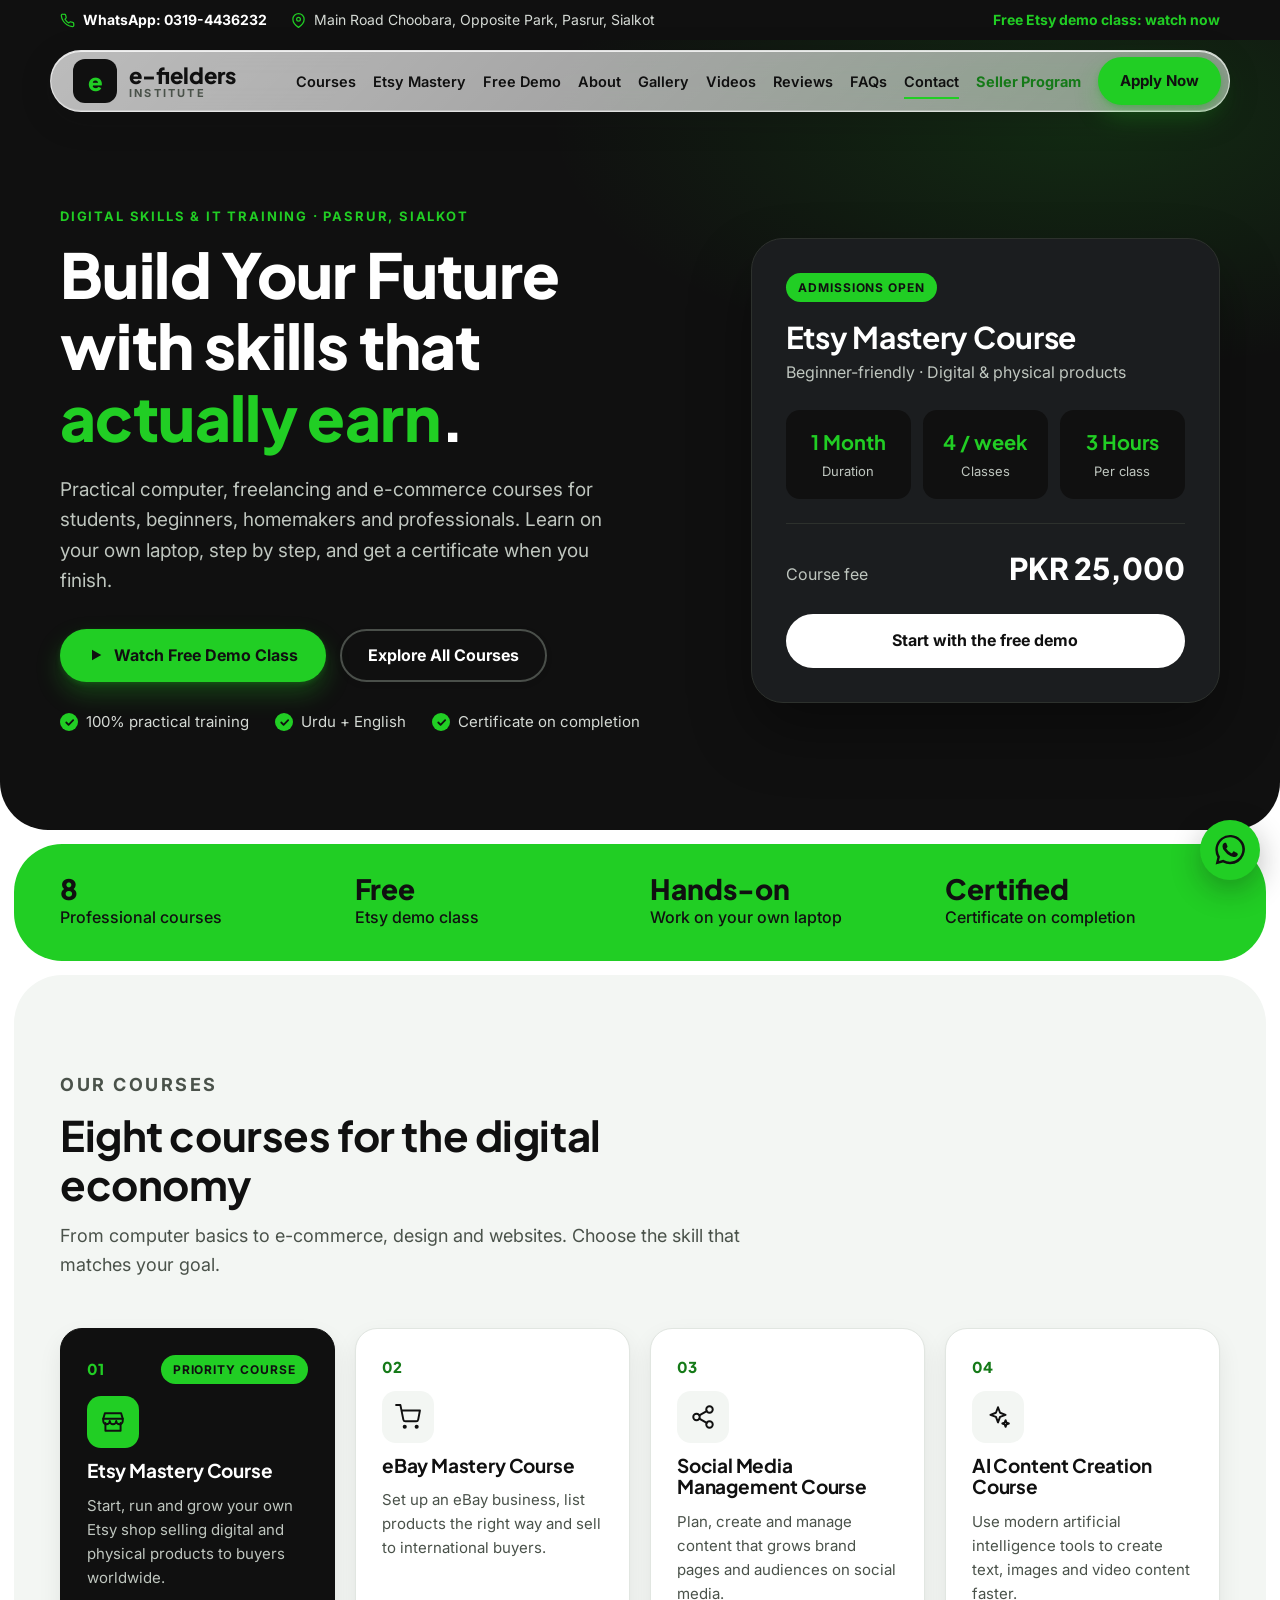
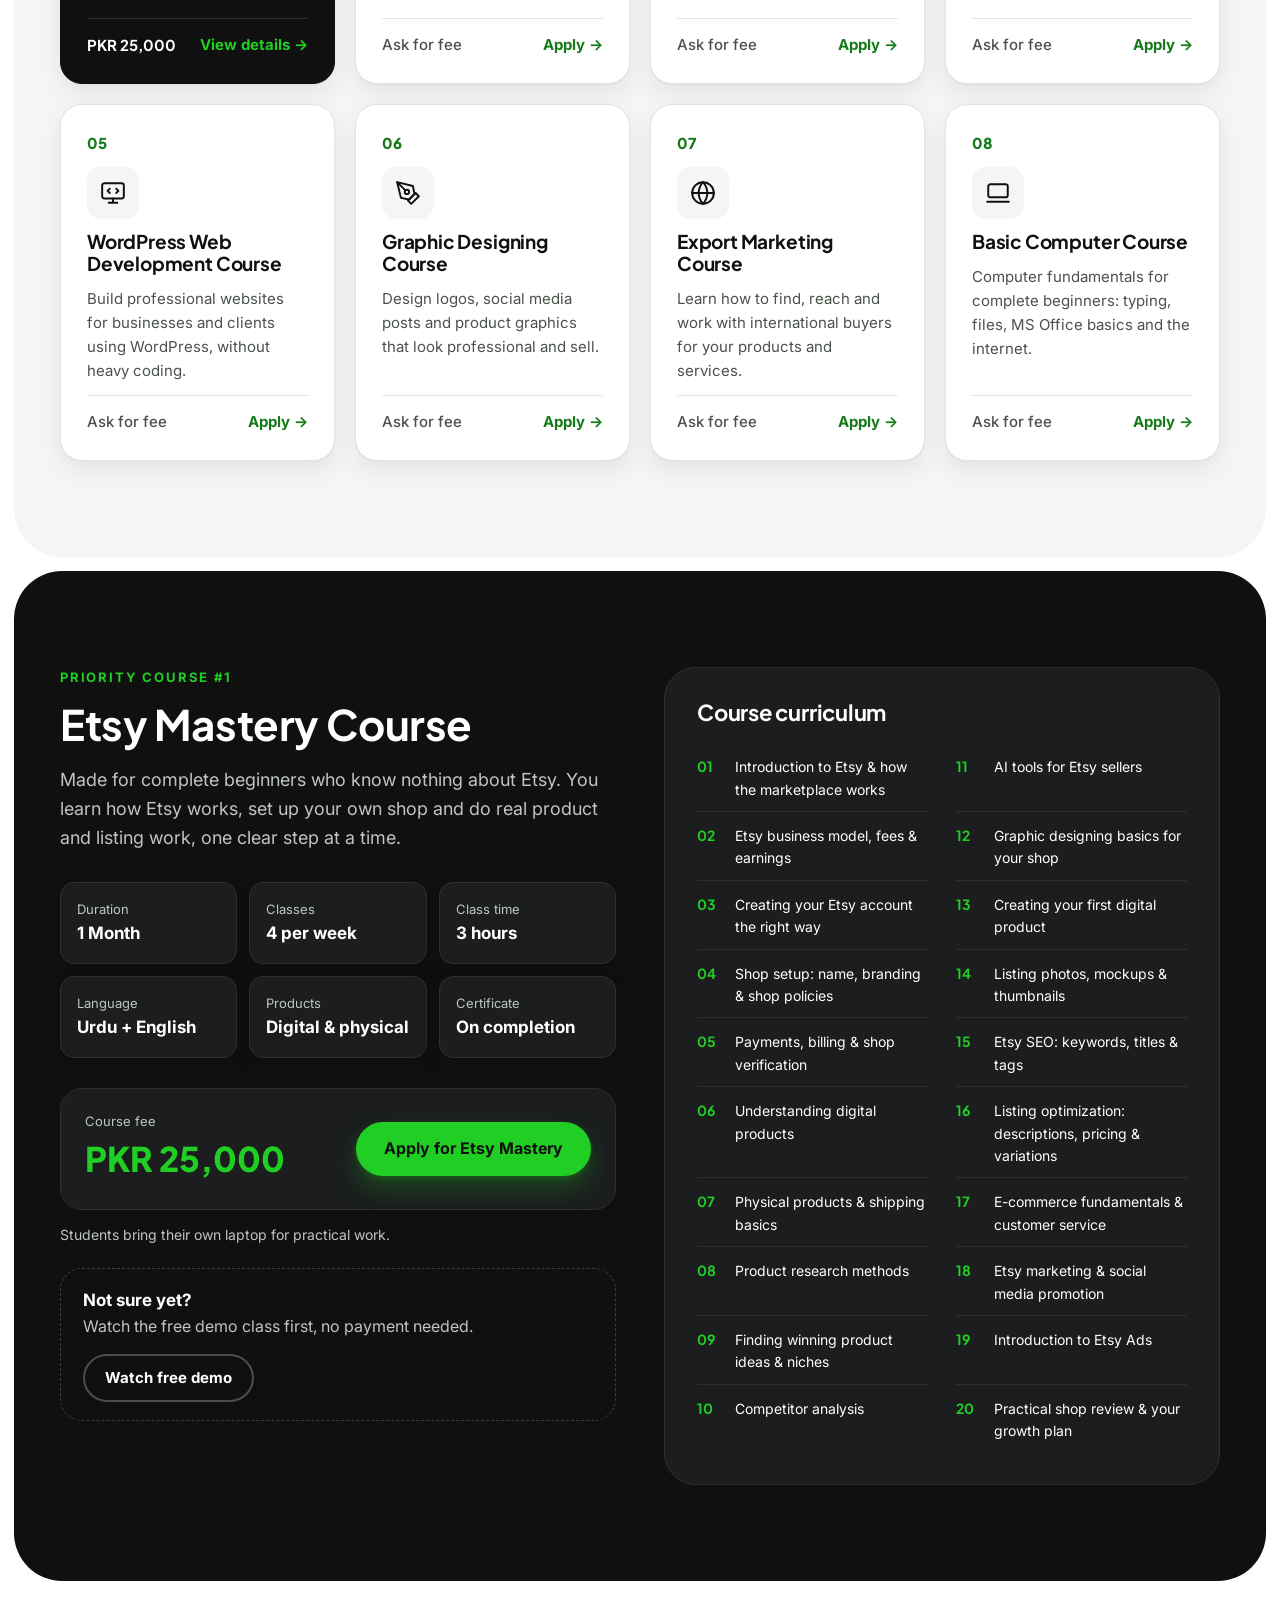
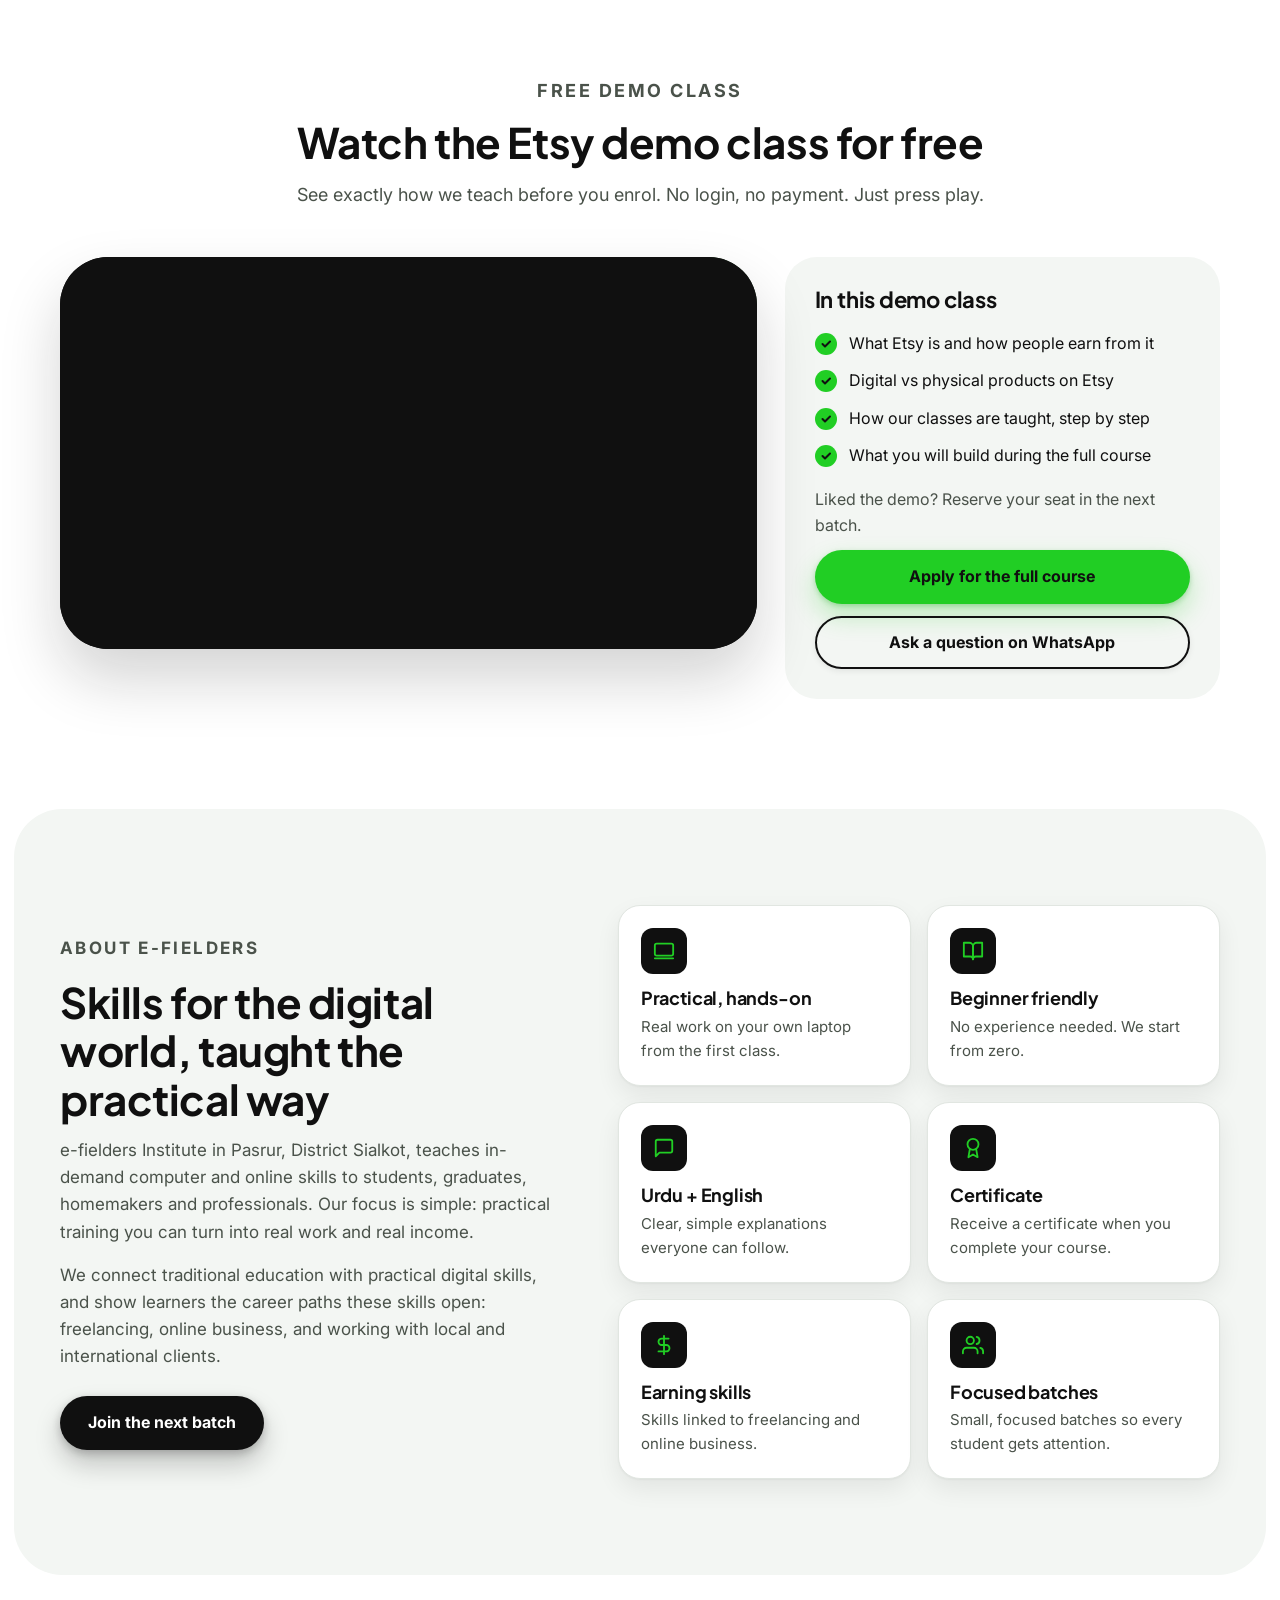
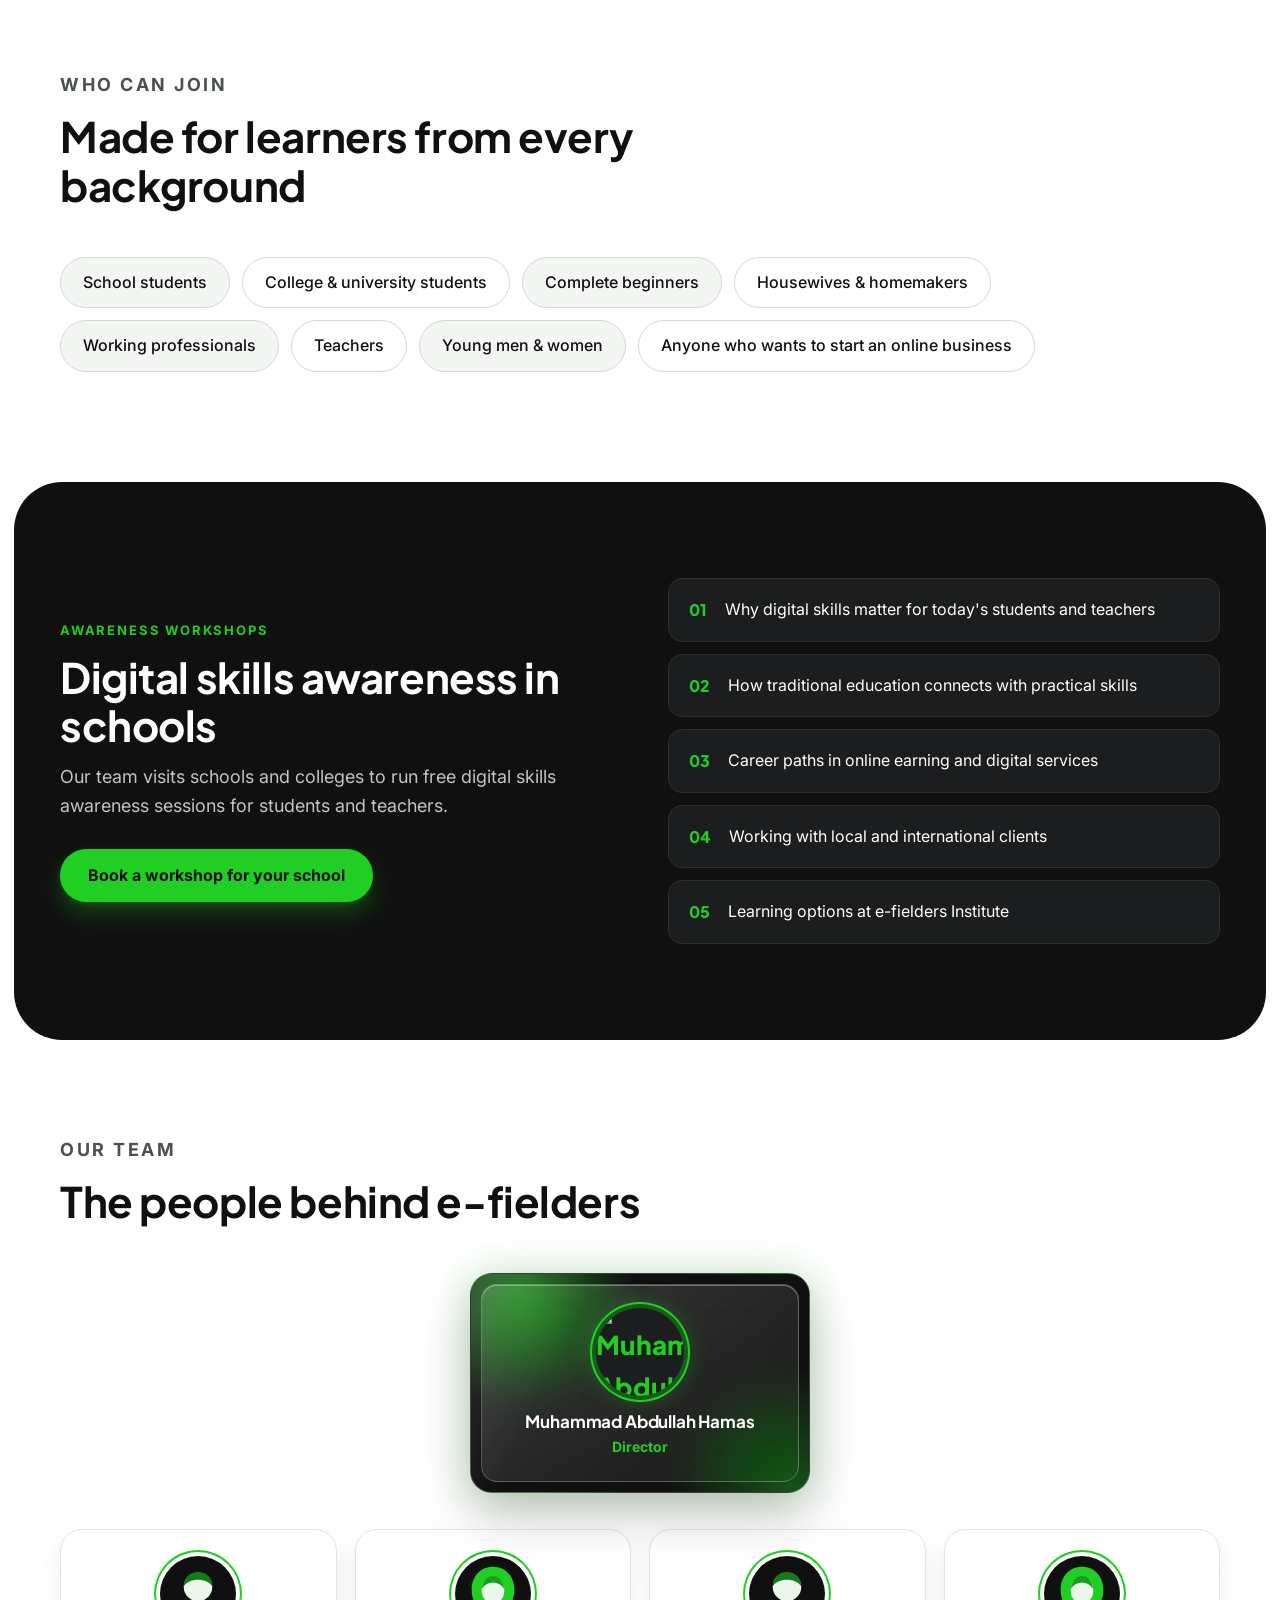
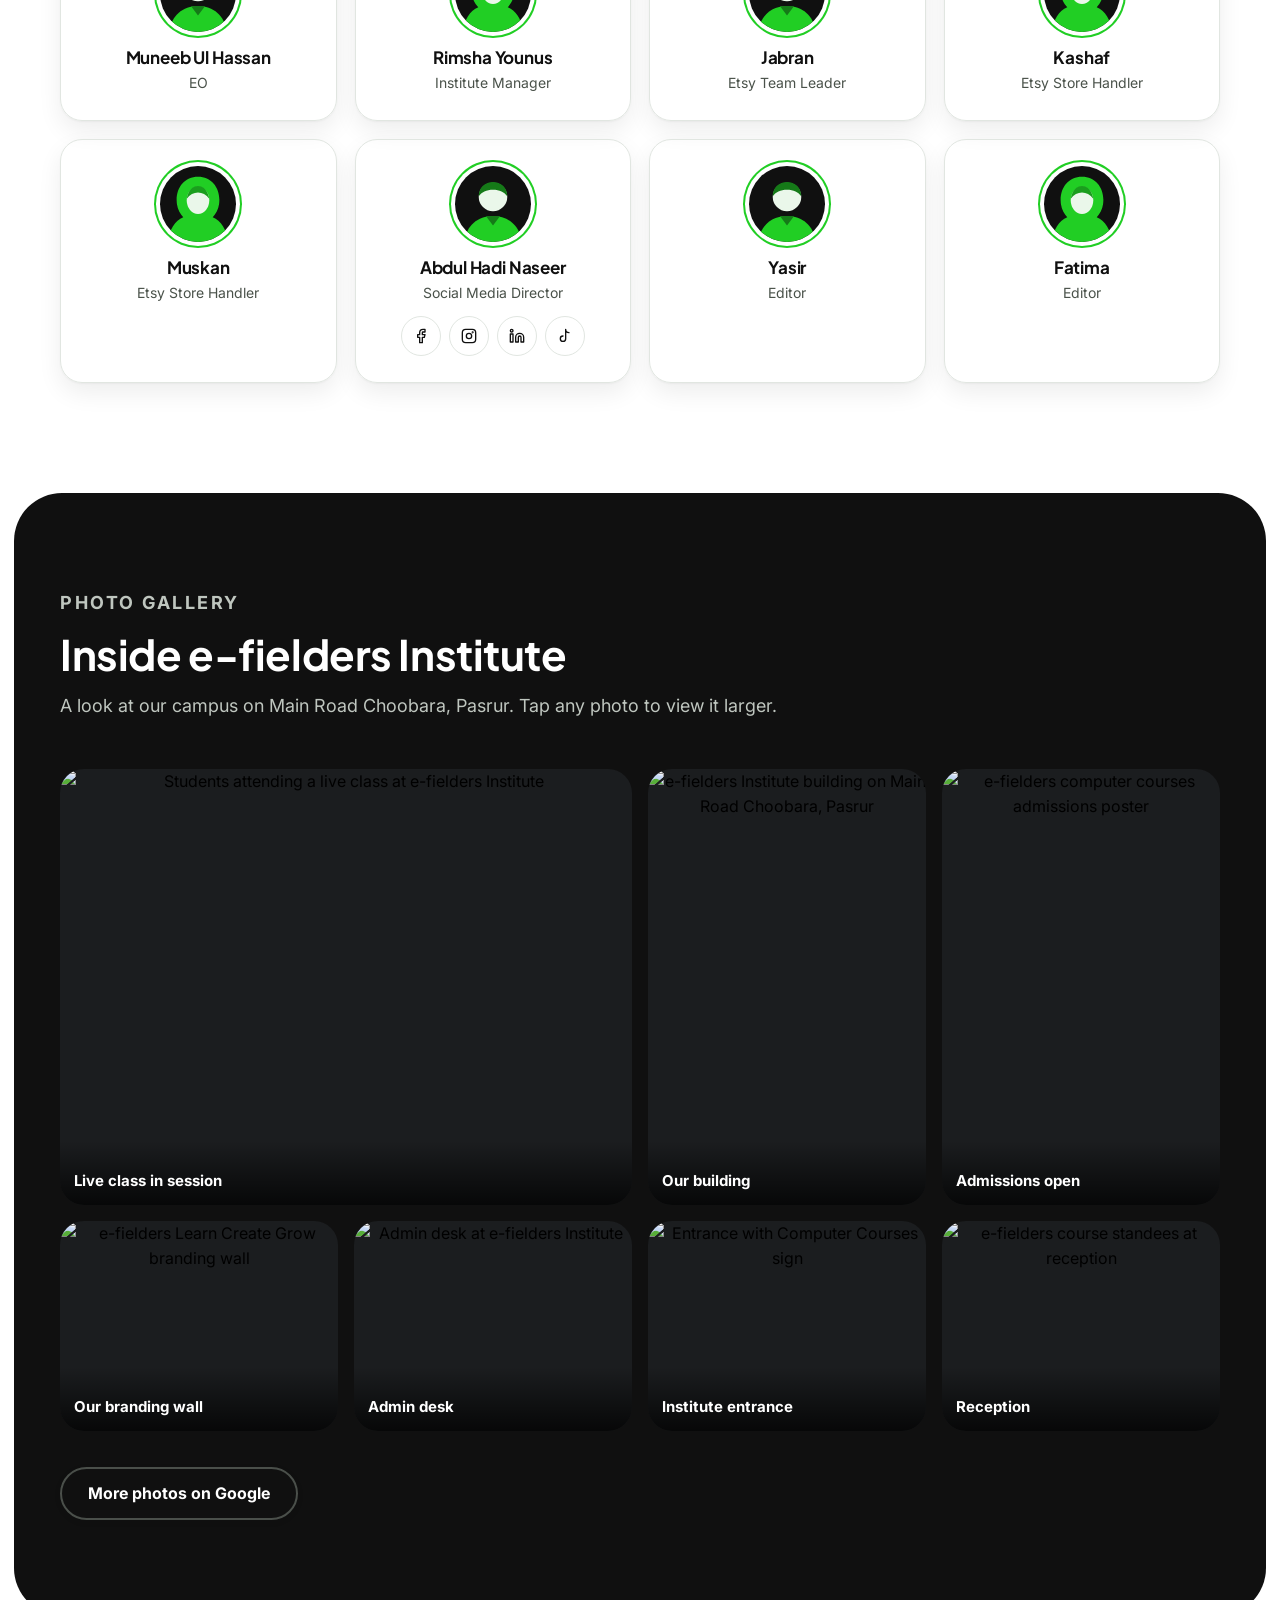
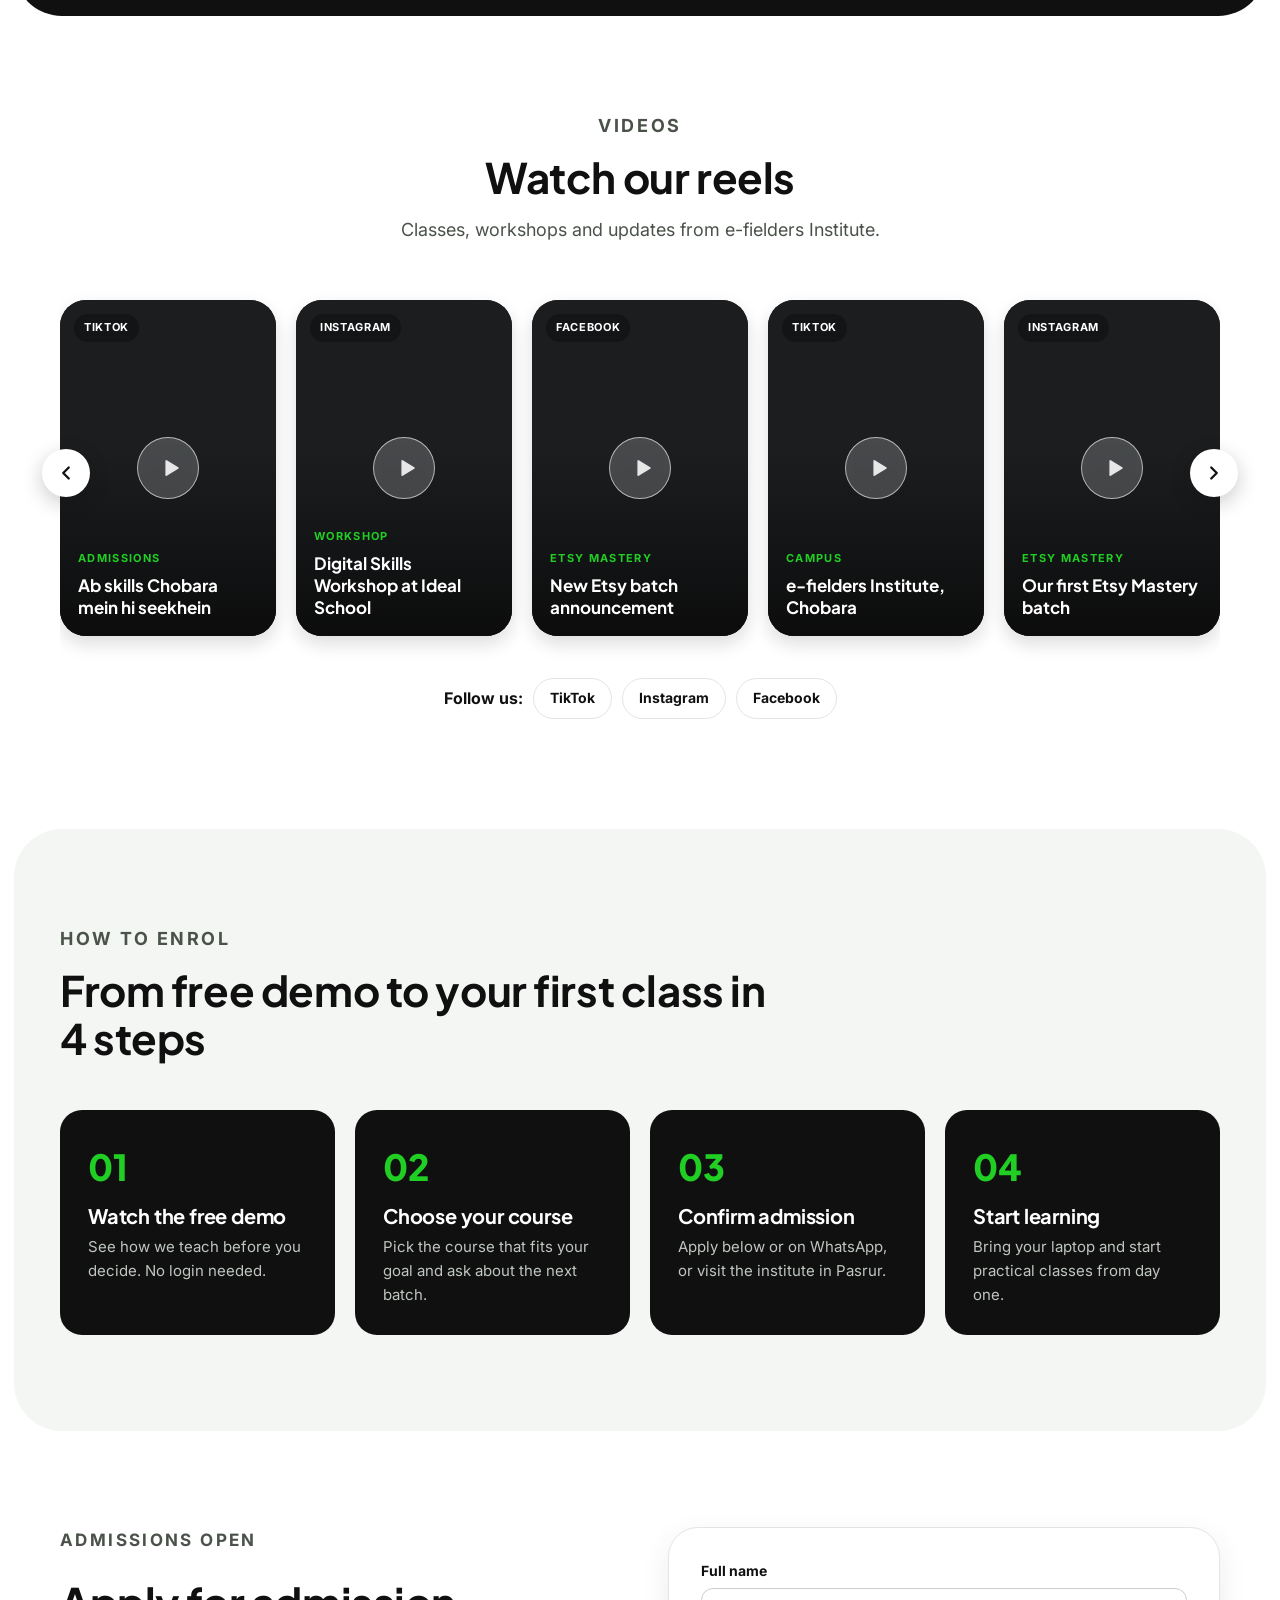
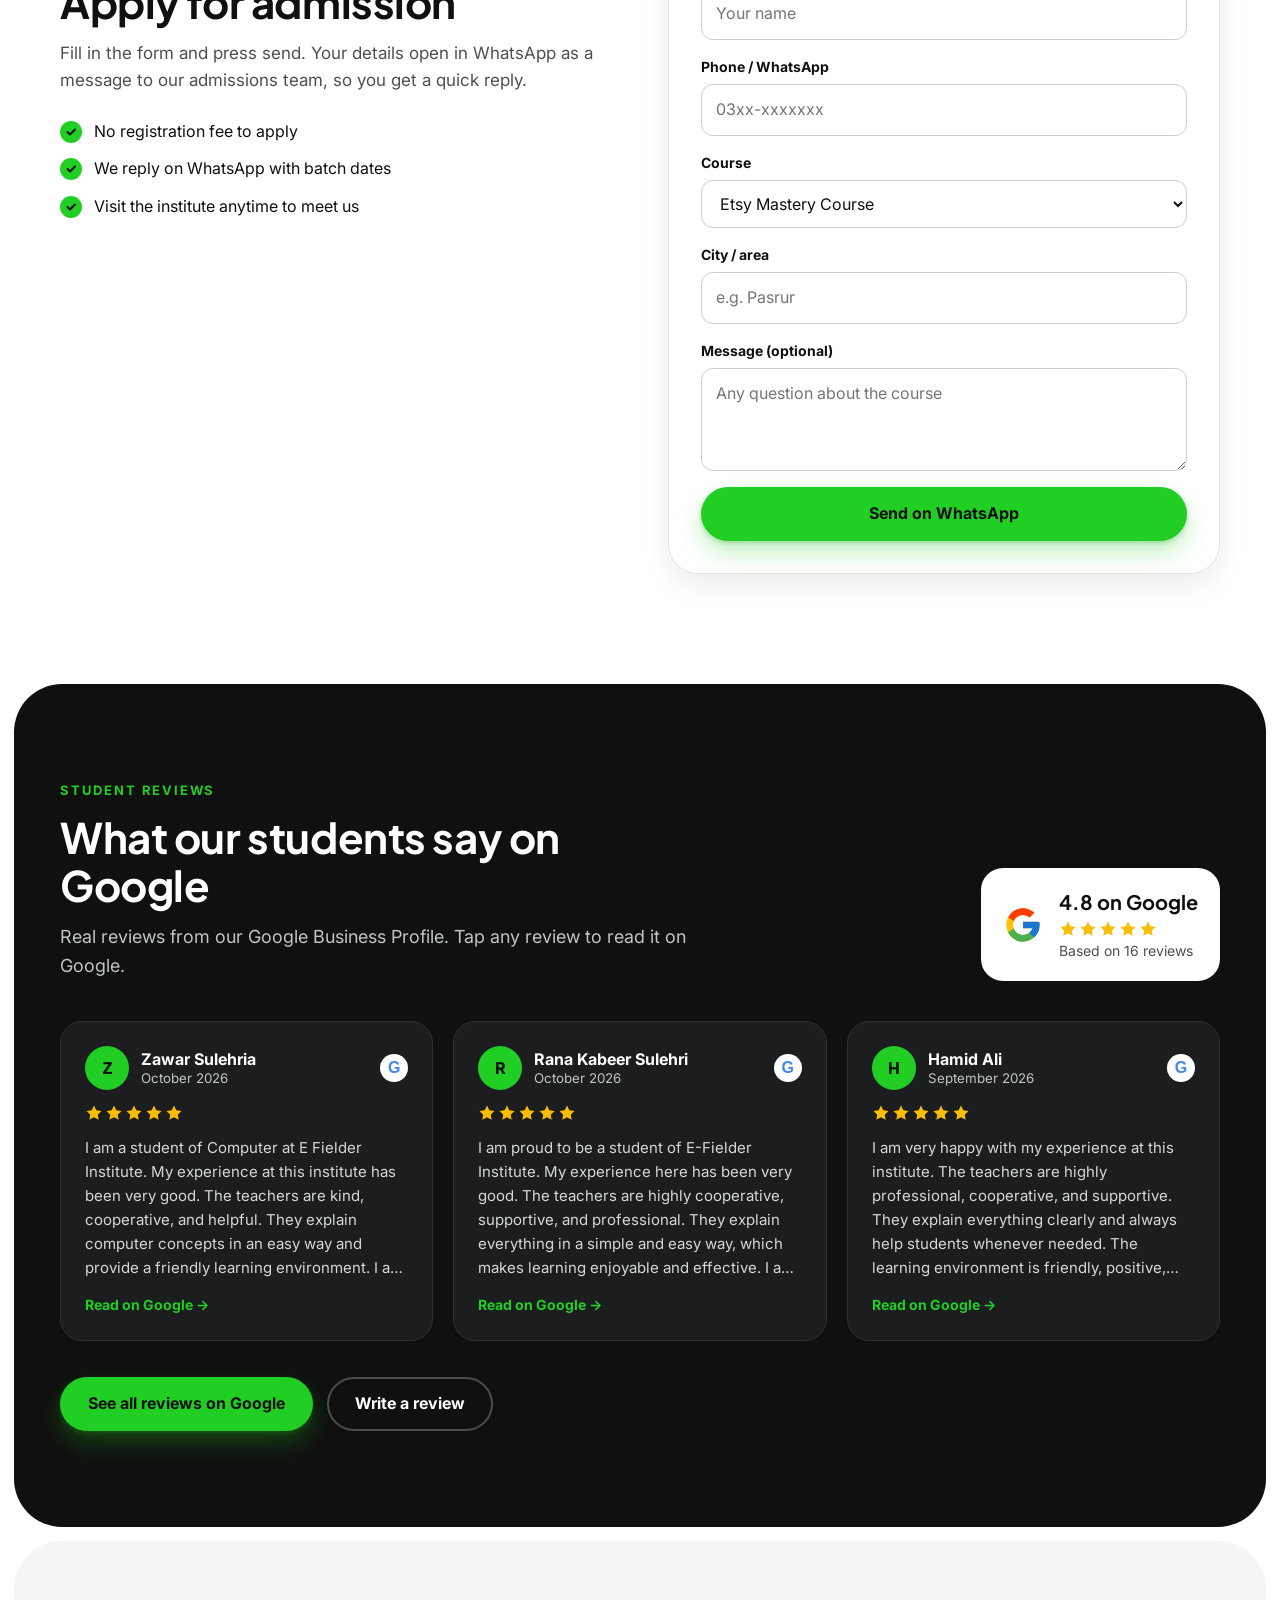
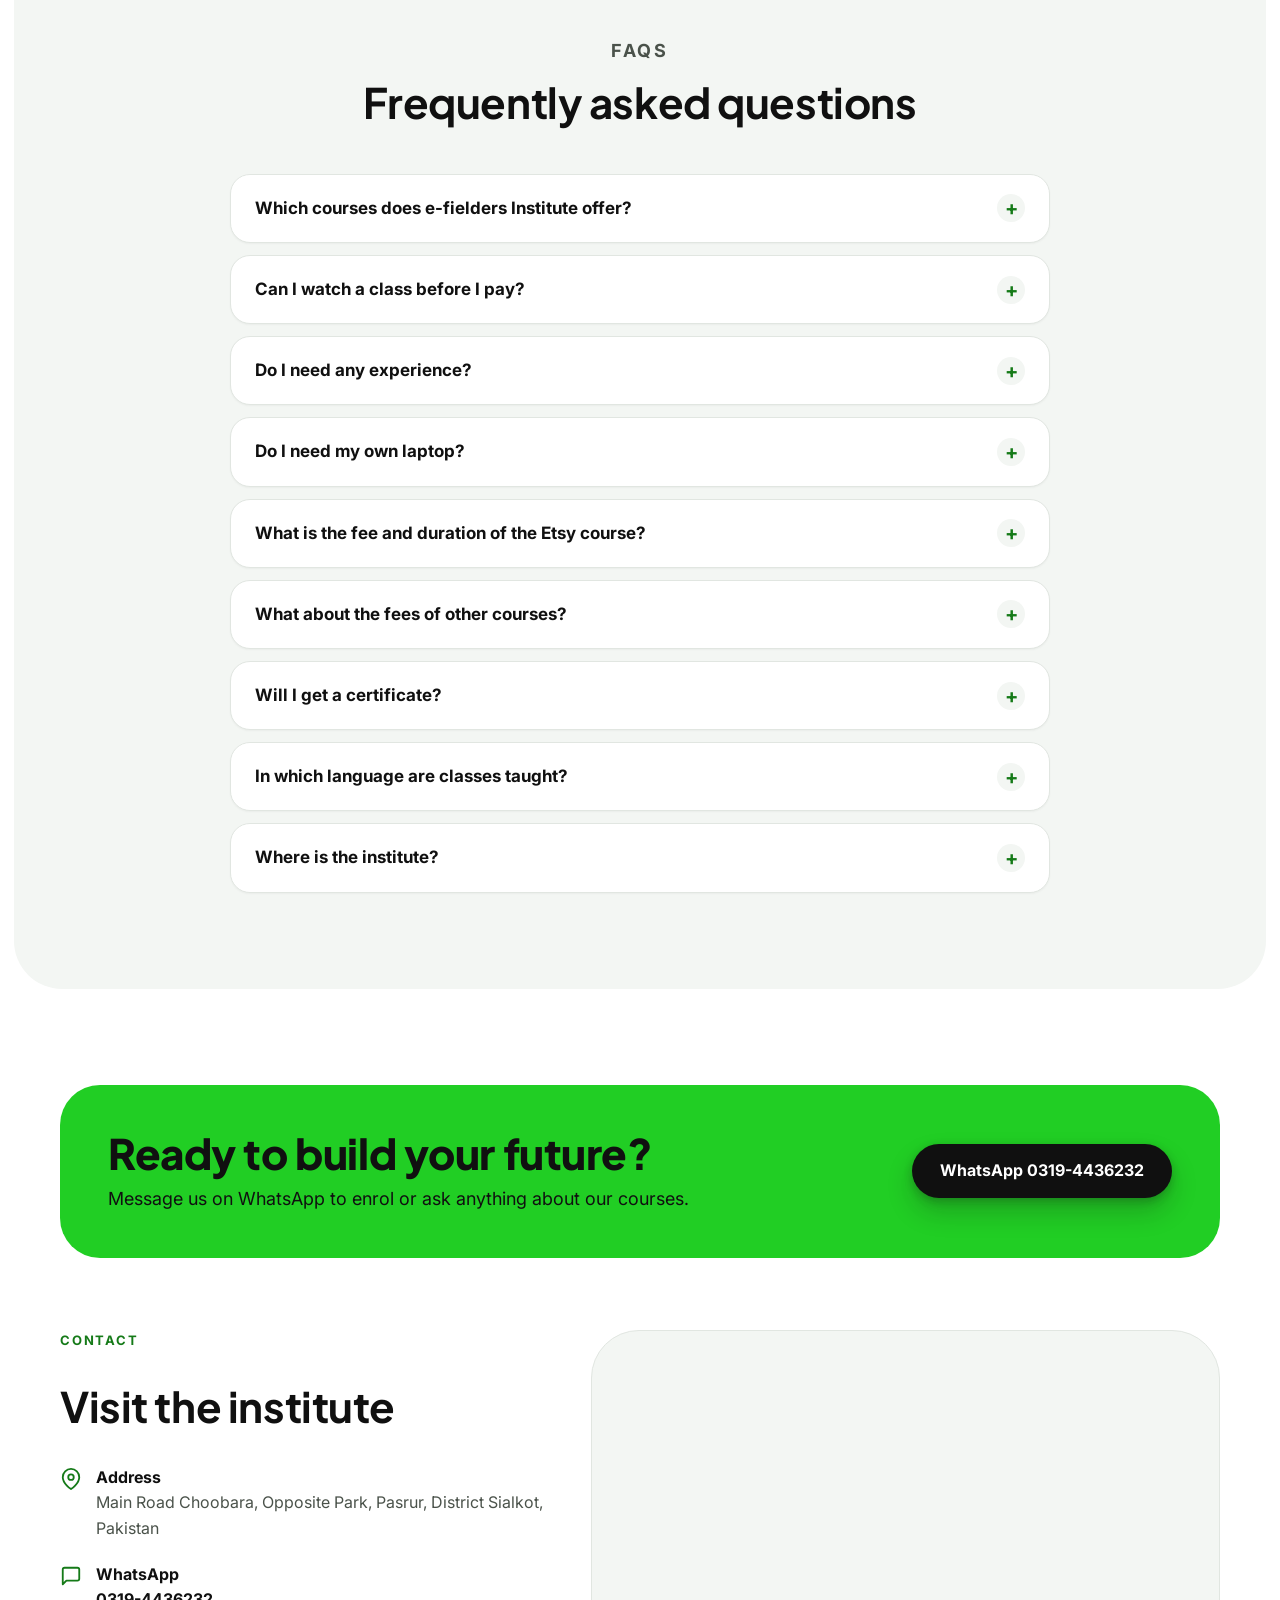
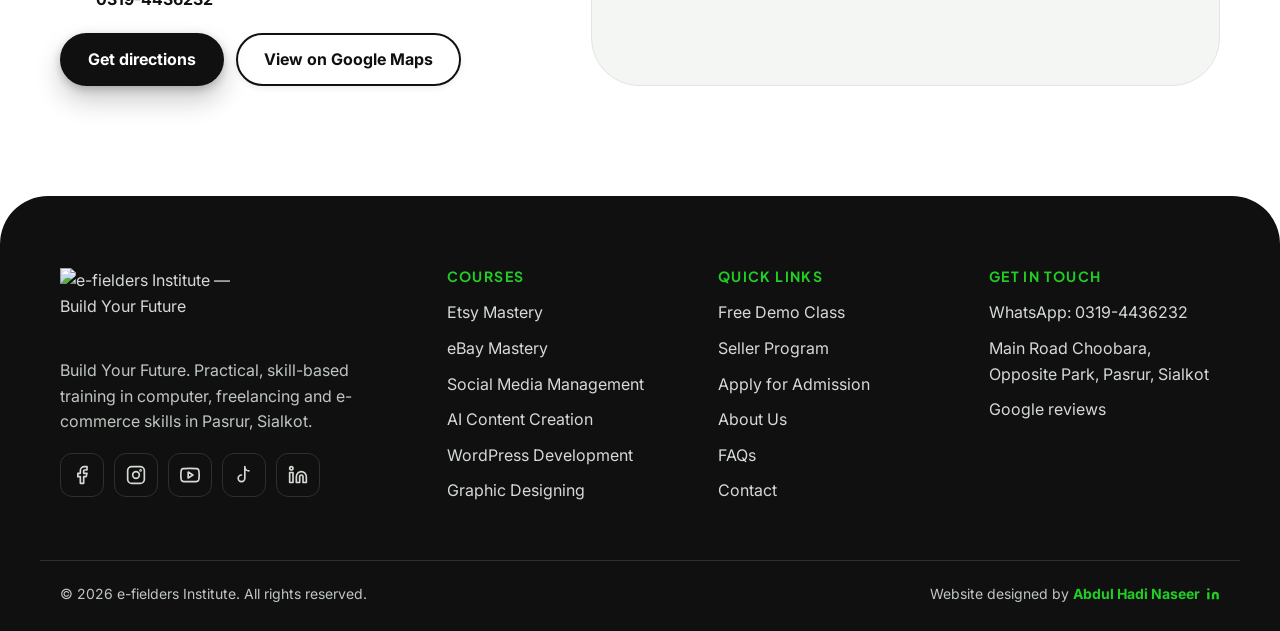
==== index.html @ 04e384a8 "Import live efieldersinstitute.com source (HTML, CSS, JS) Text sources pulled from the Hostinger doc" ====
<!DOCTYPE html>
<html lang="en">
<head>
  <meta charset="UTF-8">
  <meta name="viewport" content="width=device-width, initial-scale=1">
  <title>e-fielders Institute | Computer Courses, Etsy &amp; Digital Skills in Pasrur, Sialkot</title>
  <meta name="description" content="e-fielders Institute, Pasrur (Sialkot): practical computer courses, Etsy, eBay, graphic designing, WordPress, AI content and social media training. Watch the free Etsy demo class. Build Your Future.">
  <meta name="keywords" content="computer courses Pasrur, IT institute Sialkot, Etsy course Pakistan, eBay course, graphic designing course Pasrur, WordPress course, freelancing course Sialkot, e-fielders">
  <link rel="canonical" href="https://www.efieldersinstitute.com/">
  <meta name="theme-color" content="#101010">

  <!-- Open Graph / social sharing -->
  <meta property="og:type" content="website">
  <meta property="og:site_name" content="e-fielders Institute">
  <meta property="og:title" content="e-fielders Institute | Build Your Future">
  <meta property="og:description" content="Practical computer, freelancing and e-commerce courses in Pasrur, Sialkot. Watch the free Etsy demo class.">
  <meta property="og:url" content="https://www.efieldersinstitute.com/">
  <meta property="og:image" content="https://www.efieldersinstitute.com/assets/img/logo-5.png">

  <link rel="icon" href="assets/img/favicon-5.png" type="image/png">
  <link rel="apple-touch-icon" href="assets/img/apple-touch-icon-5.png">
  <link rel="preconnect" href="https://fonts.googleapis.com">
  <link rel="preconnect" href="https://fonts.gstatic.com" crossorigin>
  <link href="https://fonts.googleapis.com/css2?family=Inter:wght@400;500;600;700&family=Plus+Jakarta+Sans:wght@600;700;800&display=swap" rel="stylesheet">
  <link rel="stylesheet" href="assets/css/style.css?v=22">

  <script type="application/ld+json">
  {
    "@context": "https://schema.org",
    "@type": "EducationalOrganization",
    "name": "e-fielders Institute",
    "slogan": "Build Your Future",
    "url": "https://www.efieldersinstitute.com/",
    "telephone": "+92-319-4436232",
    "address": {
      "@type": "PostalAddress",
      "streetAddress": "Main Road Choobara, Opposite Park",
      "addressLocality": "Pasrur",
      "addressRegion": "Punjab",
      "addressCountry": "PK"
    },
    "geo": { "@type": "GeoCoordinates", "latitude": 32.4058626, "longitude": 74.789317 },
    "hasMap": "https://maps.google.com/?cid=14303164859536353317",
    "sameAs": [
      "https://www.facebook.com/profile.php?id=61593023803828",
      "https://www.instagram.com/efieldersinstitute/",
      "https://www.youtube.com/@efieldersInstitute",
      "https://www.tiktok.com/@efieldersinstitute",
      "https://www.linkedin.com/company/efieldersinstitute/"
    ]
  }
  </script>
  <!-- Preloader: shown only while the page loads -->
  <script>(function(){var seen;try{seen=sessionStorage.getItem("pl_seen");if(!seen)sessionStorage.setItem("pl_seen","1");}catch(e){seen=null;}if(!seen){document.documentElement.classList.add("pl-on");setTimeout(function(){document.documentElement.classList.remove("pl-on")},9000);}})();</script>
  <style>
    #preloader{display:none}
    .pl-on #preloader{display:flex}
    .pl-on body{overflow:hidden}
    #preloader{position:fixed;inset:0;z-index:9999;flex-direction:column;align-items:center;justify-content:center;gap:22px;
      background:radial-gradient(520px 420px at 50% 42%,rgba(33,206,36,.12),transparent 70%),#fff;
      transition:opacity .5s ease}
    #preloader.pl-fade{opacity:0}
    #preloader::before{content:"";position:absolute;inset:0;pointer-events:none;opacity:.5;
      background-image:radial-gradient(rgba(16,16,16,.12) 1px,transparent 1px);background-size:22px 22px;
      -webkit-mask-image:radial-gradient(circle at 50% 45%,#000 0,transparent 65%);mask-image:radial-gradient(circle at 50% 45%,#000 0,transparent 65%)}
    .pl-stage{position:relative;display:flex;flex-direction:column;align-items:center;gap:22px}
    .pl-mark{position:relative;width:118px;height:auto;overflow:visible;transform-origin:top left}
    .pl-mark.pl-morph{transition:transform .85s cubic-bezier(.66,0,.2,1)}
    .pl-s{fill:#21CE24;opacity:0;transform-box:fill-box;transform-origin:center;animation:plIn .7s cubic-bezier(.2,.9,.25,1.15) forwards}
    .pl-s1{--x:-160px;--r:-25deg;animation-delay:.05s}
    .pl-s2{--x:180px;--r:20deg;animation-delay:.18s}
    .pl-s3{--x:-200px;--r:-15deg;animation-delay:.31s}
    .pl-s4{--x:190px;--r:22deg;animation-delay:.44s}
    .pl-s5{--x:-150px;--r:-20deg;animation-delay:.57s}
    @keyframes plIn{0%{opacity:0;transform:translateX(var(--x)) rotate(var(--r)) scale(.7);filter:blur(6px)}
      100%{opacity:1;transform:none;filter:blur(0)}}
    .pl-mark .pl-shine{fill:url(#plShine);opacity:0;animation:plShine 1s ease .95s forwards}
    @keyframes plShine{0%{opacity:1;transform:translateX(-120%)}100%{opacity:1;transform:translateX(120%)}}
    .pl-glow{position:absolute;left:50%;top:38%;width:150px;height:150px;margin:-75px 0 0 -75px;border-radius:50%;background:#21CE24;filter:blur(50px);opacity:0;animation:plGlow 1.2s ease .8s forwards}
    @keyframes plGlow{to{opacity:.20}}
    .pl-text{display:flex;flex-direction:column;align-items:center;gap:22px;transition:opacity .35s ease,transform .35s ease}
    .pl-text.pl-hide{opacity:0;transform:translateY(8px)}
    .pl-name{font-family:'Plus Jakarta Sans',system-ui,sans-serif;font-weight:800;font-size:34px;letter-spacing:-.5px;color:#101010;display:flex;margin-top:4px}
    .pl-name span{display:inline-block;opacity:0;transform:translateY(14px);animation:plUp .45s ease forwards}
    .pl-tag{font-family:'Inter',system-ui,sans-serif;font-weight:700;font-size:14px;letter-spacing:.18em;text-transform:uppercase;color:#21CE24;opacity:0;animation:plFade .5s ease 1.55s forwards;margin-top:-10px}
    @keyframes plUp{to{opacity:1;transform:none}}
    @keyframes plFade{to{opacity:1}}
    .pl-bar{width:180px;height:3px;border-radius:3px;background:rgba(16,16,16,.08);overflow:hidden}
    .pl-bar i{display:block;height:100%;width:0;background:linear-gradient(90deg,#1A9E1D,#21CE24);border-radius:3px;transition:width .25s ease}
    .pl-note{font-family:'Inter',system-ui,sans-serif;font-size:12px;color:#6b726b;letter-spacing:.04em;margin-top:-12px;font-variant-numeric:tabular-nums}
    @media (prefers-reduced-motion:reduce){.pl-s,.pl-name span,.pl-tag,.pl-glow,.pl-mark .pl-shine{animation:none;opacity:1;transform:none;filter:none}.pl-mark .pl-shine{opacity:0}.pl-mark.pl-morph{transition:none}}
  </style>
</head>
<body>
<div id="preloader" role="status" aria-live="polite" aria-label="Loading e-fielders Institute">
  <div class="pl-stage">
    <div class="pl-glow" aria-hidden="true"></div>
    <svg class="pl-mark" viewBox="0 0 829 1020" aria-hidden="true">
      <defs>
        <linearGradient id="plShine" x1="0" y1="0" x2="1" y2="0"><stop offset="0" stop-color="#fff" stop-opacity="0"/><stop offset=".5" stop-color="#fff" stop-opacity=".55"/><stop offset="1" stop-color="#fff" stop-opacity="0"/></linearGradient>
        <clipPath id="plClip"><path d="M106.0 240.5C103.0 237.3 103.8 234.4 112.5 216.5C140.2 159.9 204.8 94.8 271.1 56.7C324.9 25.8 385.4 5.5 438.0 0.9C468.1 -1.7 512.6 2.9 525.9 10.0L528.1 11.1L525.2 16.3C523.6 19.2 520.1 25.6 517.5 30.5C506.6 51.0 484.0 90.9 482.8 91.6C482.4 91.9 468.4 96.8 451.7 102.4C381.8 126.3 283.7 164.9 192.0 204.8C180.7 209.7 140.9 227.9 119.6 237.9C106.9 243.9 108.8 243.5 106.0 240.5Z"/><path d="M2.5 545.0C-0.5 540.2 -0.6 486.2 2.4 464.0C10.8 400.6 32.0 341.8 59.2 305.8C64.3 299.1 64.5 299.0 82.4 290.2C102.2 280.5 145.3 260.4 170.5 249.2C222.0 226.3 303.6 193.8 380.5 165.5C390.4 161.8 402.6 157.3 407.7 155.4C412.8 153.5 417.4 152.0 417.9 152.0C419.6 152.0 420.5 154.5 426.5 175.5C429.7 186.5 435.4 206.3 439.3 219.5C443.1 232.7 447.5 248.0 449.1 253.5C450.6 259.0 453.7 269.8 456.0 277.5C468.9 320.7 472.2 333.3 470.9 334.1C469.4 335.0 458.3 339.4 411.0 358.0C282.0 408.6 197.4 445.3 118.6 484.7C77.5 505.2 36.9 527.2 11.6 542.4C5.4 546.1 3.5 546.7 2.5 545.0Z"/><path d="M86.4 809.8C70.9 793.7 50.1 763.0 37.0 737.1C19.5 702.2 5.1 647.2 5.0 615.3C5.0 609.0 7.8 606.3 29.0 591.6C88.6 550.4 178.6 510.3 401.0 425.5C417.8 419.1 437.1 411.7 444.0 409.1C450.9 406.4 472.9 397.9 493.0 390.1C513.1 382.4 539.0 372.4 550.5 367.9C593.4 351.3 611.9 344.1 628.0 337.8C637.1 334.2 655.3 327.1 668.5 322.0C681.7 316.8 708.9 306.2 728.9 298.4C748.9 290.5 765.7 284.3 766.1 284.5C767.4 285.4 780.5 326.2 790.5 361.0C793.6 371.7 796.9 383.2 798.0 386.5C799.0 389.8 802.2 400.8 805.0 410.9C807.8 421.0 812.1 435.8 814.5 443.9C824.4 477.1 829.3 497.2 827.8 498.5C824.9 501.3 741.0 535.5 690.5 554.5C682.8 557.4 663.5 564.8 647.5 571.0C631.5 577.1 613.8 583.9 608.0 586.1C602.2 588.3 595.9 590.7 594.0 591.5C592.1 592.3 580.1 596.8 567.5 601.6C554.9 606.3 536.0 613.5 525.5 617.5C515.0 621.5 488.0 631.9 465.5 640.5C411.2 661.3 360.9 681.2 326.5 695.5C322.1 697.4 312.9 701.2 306.0 704.1C228.9 736.0 144.7 779.3 98.2 810.9C94.8 813.1 92.0 815.0 91.8 815.0C91.6 815.0 89.1 812.6 86.4 809.8Z"/><path d="M303.0 981.8C241.1 957.3 193.1 926.2 145.8 880.1L130.0 864.8L130.0 858.1L130.0 851.5L138.2 845.1C165.5 823.8 219.1 794.8 281.3 767.8C337.5 743.5 431.0 706.8 538.5 667.0C555.0 660.9 575.7 653.3 584.5 650.0C640.4 629.3 644.3 627.9 646.0 629.6C646.5 630.1 649.2 638.0 651.9 647.0C657.2 665.1 673.5 720.5 680.7 745.0C683.1 753.5 686.5 764.8 688.0 770.0C689.5 775.2 692.0 783.8 693.5 789.0C695.0 794.2 697.3 802.0 698.6 806.3C702.0 817.2 702.5 816.4 689.2 820.8C667.5 828.0 586.8 855.6 573.5 860.3C517.2 880.4 503.7 885.9 447.5 910.7C402.8 930.6 363.4 952.0 327.5 976.0C320.1 980.9 313.3 985.0 312.3 984.9C311.3 984.8 307.1 983.5 303.0 981.8Z"/><path d="M462.0 1018.9C431.3 1016.0 408.1 1010.7 385.0 1001.3C374.8 997.1 375.7 997.8 377.1 994.6C378.4 991.9 381.1 990.3 409.5 975.5C434.4 962.5 457.6 951.2 466.5 947.7C477.7 943.4 507.8 930.4 520.7 924.4C557.1 907.4 557.0 907.4 577.0 916.2C583.9 919.3 597.8 925.5 608.0 930.0C618.2 934.5 633.5 940.8 642.0 944.1C677.4 957.8 677.2 957.7 674.3 962.1C670.6 967.6 657.9 979.6 650.0 985.0C625.2 1001.8 593.2 1012.3 551.0 1017.6C536.2 1019.4 476.6 1020.3 462.0 1018.9Z"/></clipPath>
      </defs>
      <path class="pl-s pl-s1" d="M106.0 240.5C103.0 237.3 103.8 234.4 112.5 216.5C140.2 159.9 204.8 94.8 271.1 56.7C324.9 25.8 385.4 5.5 438.0 0.9C468.1 -1.7 512.6 2.9 525.9 10.0L528.1 11.1L525.2 16.3C523.6 19.2 520.1 25.6 517.5 30.5C506.6 51.0 484.0 90.9 482.8 91.6C482.4 91.9 468.4 96.8 451.7 102.4C381.8 126.3 283.7 164.9 192.0 204.8C180.7 209.7 140.9 227.9 119.6 237.9C106.9 243.9 108.8 243.5 106.0 240.5Z"/><path class="pl-s pl-s2" d="M2.5 545.0C-0.5 540.2 -0.6 486.2 2.4 464.0C10.8 400.6 32.0 341.8 59.2 305.8C64.3 299.1 64.5 299.0 82.4 290.2C102.2 280.5 145.3 260.4 170.5 249.2C222.0 226.3 303.6 193.8 380.5 165.5C390.4 161.8 402.6 157.3 407.7 155.4C412.8 153.5 417.4 152.0 417.9 152.0C419.6 152.0 420.5 154.5 426.5 175.5C429.7 186.5 435.4 206.3 439.3 219.5C443.1 232.7 447.5 248.0 449.1 253.5C450.6 259.0 453.7 269.8 456.0 277.5C468.9 320.7 472.2 333.3 470.9 334.1C469.4 335.0 458.3 339.4 411.0 358.0C282.0 408.6 197.4 445.3 118.6 484.7C77.5 505.2 36.9 527.2 11.6 542.4C5.4 546.1 3.5 546.7 2.5 545.0Z"/><path class="pl-s pl-s3" d="M86.4 809.8C70.9 793.7 50.1 763.0 37.0 737.1C19.5 702.2 5.1 647.2 5.0 615.3C5.0 609.0 7.8 606.3 29.0 591.6C88.6 550.4 178.6 510.3 401.0 425.5C417.8 419.1 437.1 411.7 444.0 409.1C450.9 406.4 472.9 397.9 493.0 390.1C513.1 382.4 539.0 372.4 550.5 367.9C593.4 351.3 611.9 344.1 628.0 337.8C637.1 334.2 655.3 327.1 668.5 322.0C681.7 316.8 708.9 306.2 728.9 298.4C748.9 290.5 765.7 284.3 766.1 284.5C767.4 285.4 780.5 326.2 790.5 361.0C793.6 371.7 796.9 383.2 798.0 386.5C799.0 389.8 802.2 400.8 805.0 410.9C807.8 421.0 812.1 435.8 814.5 443.9C824.4 477.1 829.3 497.2 827.8 498.5C824.9 501.3 741.0 535.5 690.5 554.5C682.8 557.4 663.5 564.8 647.5 571.0C631.5 577.1 613.8 583.9 608.0 586.1C602.2 588.3 595.9 590.7 594.0 591.5C592.1 592.3 580.1 596.8 567.5 601.6C554.9 606.3 536.0 613.5 525.5 617.5C515.0 621.5 488.0 631.9 465.5 640.5C411.2 661.3 360.9 681.2 326.5 695.5C322.1 697.4 312.9 701.2 306.0 704.1C228.9 736.0 144.7 779.3 98.2 810.9C94.8 813.1 92.0 815.0 91.8 815.0C91.6 815.0 89.1 812.6 86.4 809.8Z"/><path class="pl-s pl-s4" d="M303.0 981.8C241.1 957.3 193.1 926.2 145.8 880.1L130.0 864.8L130.0 858.1L130.0 851.5L138.2 845.1C165.5 823.8 219.1 794.8 281.3 767.8C337.5 743.5 431.0 706.8 538.5 667.0C555.0 660.9 575.7 653.3 584.5 650.0C640.4 629.3 644.3 627.9 646.0 629.6C646.5 630.1 649.2 638.0 651.9 647.0C657.2 665.1 673.5 720.5 680.7 745.0C683.1 753.5 686.5 764.8 688.0 770.0C689.5 775.2 692.0 783.8 693.5 789.0C695.0 794.2 697.3 802.0 698.6 806.3C702.0 817.2 702.5 816.4 689.2 820.8C667.5 828.0 586.8 855.6 573.5 860.3C517.2 880.4 503.7 885.9 447.5 910.7C402.8 930.6 363.4 952.0 327.5 976.0C320.1 980.9 313.3 985.0 312.3 984.9C311.3 984.8 307.1 983.5 303.0 981.8Z"/><path class="pl-s pl-s5" d="M462.0 1018.9C431.3 1016.0 408.1 1010.7 385.0 1001.3C374.8 997.1 375.7 997.8 377.1 994.6C378.4 991.9 381.1 990.3 409.5 975.5C434.4 962.5 457.6 951.2 466.5 947.7C477.7 943.4 507.8 930.4 520.7 924.4C557.1 907.4 557.0 907.4 577.0 916.2C583.9 919.3 597.8 925.5 608.0 930.0C618.2 934.5 633.5 940.8 642.0 944.1C677.4 957.8 677.2 957.7 674.3 962.1C670.6 967.6 657.9 979.6 650.0 985.0C625.2 1001.8 593.2 1012.3 551.0 1017.6C536.2 1019.4 476.6 1020.3 462.0 1018.9Z"/>
      <g clip-path="url(#plClip)"><rect class="pl-shine" x="0" y="0" width="829" height="1020" transform="skewX(-20)"/></g>
    </svg>
    <div class="pl-text" id="plText">
      <div class="pl-name" aria-hidden="true"><span style="animation-delay:0.95s">e</span><span style="animation-delay:1.00s">-</span><span style="animation-delay:1.05s">f</span><span style="animation-delay:1.10s">i</span><span style="animation-delay:1.15s">e</span><span style="animation-delay:1.20s">l</span><span style="animation-delay:1.25s">d</span><span style="animation-delay:1.30s">e</span><span style="animation-delay:1.35s">r</span><span style="animation-delay:1.40s">s</span></div>
      <div class="pl-tag" aria-hidden="true">Build Your Future.</div>
      <div class="pl-bar" aria-hidden="true"><i id="plBar"></i></div>
      <div class="pl-note" id="plNote">Building your future… 0%</div>
    </div>
  </div>
</div>
<svg width="0" height="0" style="position:absolute" aria-hidden="true" focusable="false">
  <symbol id="ic-man" viewBox="0 0 64 64">
    <path fill="#21CE24" d="M8 66c0-15 10.7-24 24-24s24 9 24 24z"/>
    <path fill="#157A18" d="M26 42h12l-6 8z"/>
    <circle cx="32" cy="26" r="12" fill="#EAF7EA"/>
    <path fill="#157A18" d="M20 25.5C20 18 25.4 13.5 32 13.5S44 18 44 25.5c-2.2-3.6-6.6-5.6-12-5.6s-9.8 2-12 5.6z"/>
  </symbol>
  <symbol id="ic-woman" viewBox="0 0 64 64">
    <path fill="#21CE24" d="M32 9c-11 0-18 8.6-18 19.5 0 6.6 2.4 11.4 5.6 14.6C12.3 46.4 7 53.9 7 66h50c0-12.1-5.3-19.6-12.6-22.9 3.2-3.2 5.6-8 5.6-14.6C50 17.6 43 9 32 9z"/>
    <ellipse cx="32" cy="29" rx="9.5" ry="11.5" fill="#EAF7EA"/>
    <path fill="#1A9E1D" d="M22.5 27.5c1.2-6.8 5-10.6 9.5-10.6s8.3 3.8 9.5 10.6c-2.6-3.4-6-5.2-9.5-5.2s-6.9 1.8-9.5 5.2z"/>
  </symbol>
</svg>


<a class="skip-link" href="#main">Skip to content</a>

<!-- ============ TOP BAR ============ -->
<div class="topbar">
  <div class="container topbar__inner">
    <div class="topbar__info">
      <a href="https://wa.me/923194436232" target="_blank" rel="noopener">
        <svg class="icon" viewBox="0 0 24 24" aria-hidden="true"><path d="M22 16.9v3a2 2 0 0 1-2.2 2 19.8 19.8 0 0 1-8.6-3.1 19.5 19.5 0 0 1-6-6A19.8 19.8 0 0 1 2.1 4.2 2 2 0 0 1 4.1 2h3a2 2 0 0 1 2 1.7c.1 1 .4 1.9.7 2.8a2 2 0 0 1-.5 2.1L8 9.9a16 16 0 0 0 6 6l1.3-1.3a2 2 0 0 1 2.1-.4c.9.3 1.8.6 2.8.7a2 2 0 0 1 1.7 2z"/></svg>
        WhatsApp: 0319-4436232
      </a>
      <span>
        <svg class="icon" viewBox="0 0 24 24" aria-hidden="true"><path d="M21 10c0 7-9 13-9 13S3 17 3 10a9 9 0 0 1 18 0z"/><circle cx="12" cy="10" r="3"/></svg>
        Main Road Choobara, Opposite Park, Pasrur, Sialkot
      </span>
    </div>
    <a class="topbar__cta" href="#demo">Free Etsy demo class: watch now</a>
  </div>
</div>

<!-- ============ HEADER ============ -->
<header class="header" id="header">
  <div class="container header__inner">
    <a class="brand" href="#top" aria-label="e-fielders Institute home">
      <img class="brand__logo" src="assets/img/logo-5.png" alt="e-fielders Institute — Build Your Future" width="180" height="64"
           onerror="this.style.display='none';this.nextElementSibling.style.display='flex';">
      <span class="brand__fallback" style="display:none">
        <span class="brand__mark">e</span>
        <span class="brand__text"><strong>e-fielders</strong><small>Institute</small></span>
      </span>
    </a>

    <button class="nav-toggle" id="navToggle" aria-label="Open menu" aria-expanded="false" aria-controls="nav">
      <span></span><span></span><span></span>
    </button>

    <nav class="nav" id="nav" aria-label="Main">
      <a href="#courses">Courses</a>
      <a href="#etsy">Etsy Mastery</a>
      <a href="#demo">Free Demo</a>
      <a href="#about">About</a>
      <a href="#gallery">Gallery</a>
      <a href="#videos">Videos</a>
      <a href="#reviews">Reviews</a>
      <a href="#faq">FAQs</a>
      <a href="#contact">Contact</a>
      <a class="nav__hot" href="seller-program/">Seller Program</a>
      <a class="btn btn--primary btn--sm nav__cta" href="#admission">Apply Now</a>
    </nav>
  </div>
</header>

<main id="main">

<!-- ============ HERO ============ -->
<section class="hero" id="top">
  <div class="container hero__inner">
    <div class="hero__copy">
      <p class="eyebrow eyebrow--light">Digital Skills &amp; IT Training · Pasrur, Sialkot</p>
      <h1>Build Your Future with skills that <span class="accent">actually earn</span>.</h1>
      <p class="hero__lead">Practical computer, freelancing and e-commerce courses for students, beginners, homemakers and professionals. Learn on your own laptop, step by step, and get a certificate when you finish.</p>
      <div class="hero__actions">
        <a class="btn btn--primary" href="#demo">
          <svg class="icon" viewBox="0 0 24 24" aria-hidden="true"><polygon points="6 4 20 12 6 20 6 4"/></svg>
          Watch Free Demo Class
        </a>
        <a class="btn btn--ghost" href="#courses">Explore All Courses</a>
      </div>
      <ul class="hero__ticks">
        <li>100% practical training</li>
        <li>Urdu + English</li>
        <li>Certificate on completion</li>
      </ul>
    </div>

    <div class="hero__card" aria-label="Featured course">
      <span class="badge">Admissions open</span>
      <h2 class="hero__card-title">Etsy Mastery Course</h2>
      <p class="hero__card-sub">Beginner-friendly · Digital &amp; physical products</p>
      <div class="hero__stats">
        <div><strong>1 Month</strong><span>Duration</span></div>
        <div><strong>4 / week</strong><span>Classes</span></div>
        <div><strong>3 Hours</strong><span>Per class</span></div>
      </div>
      <div class="hero__price">
        <span>Course fee</span>
        <strong>PKR 25,000</strong>
      </div>
      <a class="btn btn--light btn--block" href="#demo">Start with the free demo</a>
    </div>
  </div>
</section>

<!-- ============ HIGHLIGHT STRIP ============ -->
<section class="strip" aria-label="Highlights">
  <div class="container strip__grid">
    <div><strong>8</strong><span>Professional courses</span></div>
    <div><strong>Free</strong><span>Etsy demo class</span></div>
    <div><strong>Hands-on</strong><span>Work on your own laptop</span></div>
    <div><strong>Certified</strong><span>Certificate on completion</span></div>
  </div>
</section>

<!-- ============ COURSES ============ -->
<section class="section section--tint" id="courses">
  <div class="container">
    <div class="section__head">
      <p class="eyebrow">Our courses</p>
      <h2>Eight courses for the digital economy</h2>
      <p>From computer basics to e-commerce, design and websites. Choose the skill that matches your goal.</p>
    </div>

    <div class="course-grid">
      <article class="course course--featured">
        <div class="course__top"><span class="course__num">01</span><span class="badge">Priority course</span></div>
        <div class="course__icon"><svg viewBox="0 0 24 24" aria-hidden="true"><path d="M3 9l1.5-5h15L21 9"/><path d="M3 9h18v2a3 3 0 0 1-6 0 3 3 0 0 1-6 0 3 3 0 0 1-6 0z"/><path d="M5 13v7h14v-7"/></svg></div>
        <h3>Etsy Mastery Course</h3>
        <p>Start, run and grow your own Etsy shop selling digital and physical products to buyers worldwide.</p>
        <div class="course__foot"><span>PKR 25,000</span><a href="#etsy">View details →</a></div>
      </article>

      <article class="course">
        <div class="course__top"><span class="course__num">02</span></div>
        <div class="course__icon"><svg viewBox="0 0 24 24" aria-hidden="true"><circle cx="9" cy="21" r="1"/><circle cx="20" cy="21" r="1"/><path d="M1 1h4l2.7 13.4a2 2 0 0 0 2 1.6h9.7a2 2 0 0 0 2-1.6L23 6H6"/></svg></div>
        <h3>eBay Mastery Course</h3>
        <p>Set up an eBay business, list products the right way and sell to international buyers.</p>
        <div class="course__foot"><span>Ask for fee</span><a href="#admission" data-course="eBay Mastery Course">Apply →</a></div>
      </article>

      <article class="course">
        <div class="course__top"><span class="course__num">03</span></div>
        <div class="course__icon"><svg viewBox="0 0 24 24" aria-hidden="true"><circle cx="18" cy="5" r="3"/><circle cx="6" cy="12" r="3"/><circle cx="18" cy="19" r="3"/><path d="M8.6 13.5l6.8 4M15.4 6.5l-6.8 4"/></svg></div>
        <h3>Social Media Management Course</h3>
        <p>Plan, create and manage content that grows brand pages and audiences on social media.</p>
        <div class="course__foot"><span>Ask for fee</span><a href="#admission" data-course="Social Media Management Course">Apply →</a></div>
      </article>

      <article class="course">
        <div class="course__top"><span class="course__num">04</span></div>
        <div class="course__icon"><svg viewBox="0 0 24 24" aria-hidden="true"><path d="M12 3l1.9 5.1L19 10l-5.1 1.9L12 17l-1.9-5.1L5 10l5.1-1.9z"/><path d="M19 15l.9 2.1L22 18l-2.1.9L19 21l-.9-2.1L16 18l2.1-.9z"/></svg></div>
        <h3>AI Content Creation Course</h3>
        <p>Use modern artificial intelligence tools to create text, images and video content faster.</p>
        <div class="course__foot"><span>Ask for fee</span><a href="#admission" data-course="Artificial Intelligence Content Creation Course">Apply →</a></div>
      </article>

      <article class="course">
        <div class="course__top"><span class="course__num">05</span></div>
        <div class="course__icon"><svg viewBox="0 0 24 24" aria-hidden="true"><rect x="2" y="3" width="20" height="14" rx="2"/><path d="M8 21h8M12 17v4"/><path d="M9 8l-2 2 2 2M15 8l2 2-2 2"/></svg></div>
        <h3>WordPress Web Development Course</h3>
        <p>Build professional websites for businesses and clients using WordPress, without heavy coding.</p>
        <div class="course__foot"><span>Ask for fee</span><a href="#admission" data-course="WordPress Web Development Course">Apply →</a></div>
      </article>

      <article class="course">
        <div class="course__top"><span class="course__num">06</span></div>
        <div class="course__icon"><svg viewBox="0 0 24 24" aria-hidden="true"><path d="M12 19l7-7 3 3-7 7z"/><path d="M18 13l-1.5-7.5L2 2l3.5 14.5L13 18z"/><path d="M2 2l7.6 7.6"/><circle cx="11" cy="11" r="2"/></svg></div>
        <h3>Graphic Designing Course</h3>
        <p>Design logos, social media posts and product graphics that look professional and sell.</p>
        <div class="course__foot"><span>Ask for fee</span><a href="#admission" data-course="Graphic Designing Course">Apply →</a></div>
      </article>

      <article class="course">
        <div class="course__top"><span class="course__num">07</span></div>
        <div class="course__icon"><svg viewBox="0 0 24 24" aria-hidden="true"><circle cx="12" cy="12" r="10"/><path d="M2 12h20"/><path d="M12 2a15.3 15.3 0 0 1 4 10 15.3 15.3 0 0 1-4 10 15.3 15.3 0 0 1-4-10 15.3 15.3 0 0 1 4-10z"/></svg></div>
        <h3>Export Marketing Course</h3>
        <p>Learn how to find, reach and work with international buyers for your products and services.</p>
        <div class="course__foot"><span>Ask for fee</span><a href="#admission" data-course="Export Marketing Course">Apply →</a></div>
      </article>

      <article class="course">
        <div class="course__top"><span class="course__num">08</span></div>
        <div class="course__icon"><svg viewBox="0 0 24 24" aria-hidden="true"><rect x="3" y="4" width="18" height="12" rx="2"/><path d="M2 20h20"/></svg></div>
        <h3>Basic Computer Course</h3>
        <p>Computer fundamentals for complete beginners: typing, files, MS Office basics and the internet.</p>
        <div class="course__foot"><span>Ask for fee</span><a href="#admission" data-course="Basic Computer Course">Apply →</a></div>
      </article>
    </div>
  </div>
</section>

<!-- ============ ETSY MASTERY ============ -->
<section class="section section--dark" id="etsy">
  <div class="container etsy">
    <div class="etsy__intro">
      <p class="eyebrow eyebrow--light">Priority course #1</p>
      <h2>Etsy Mastery Course</h2>
      <p class="lead-light">Made for complete beginners who know nothing about Etsy. You learn how Etsy works, set up your own shop and do real product and listing work, one clear step at a time.</p>

      <div class="facts">
        <div class="fact"><span>Duration</span><strong>1 Month</strong></div>
        <div class="fact"><span>Classes</span><strong>4 per week</strong></div>
        <div class="fact"><span>Class time</span><strong>3 hours</strong></div>
        <div class="fact"><span>Language</span><strong>Urdu + English</strong></div>
        <div class="fact"><span>Products</span><strong>Digital &amp; physical</strong></div>
        <div class="fact"><span>Certificate</span><strong>On completion</strong></div>
      </div>

      <div class="etsy__price">
        <div>
          <span>Course fee</span>
          <strong>PKR 25,000</strong>
        </div>
        <a class="btn btn--primary" href="#admission" data-course="Etsy Mastery Course">Apply for Etsy Mastery</a>
      </div>
      <p class="note-light">Students bring their own laptop for practical work.</p>
      <div class="etsy__demo">
        <p><strong>Not sure yet?</strong>Watch the free demo class first, no payment needed.</p>
        <a class="btn btn--ghost btn--sm" href="#demo">Watch free demo</a>
      </div>
    </div>

    <div class="etsy__curriculum">
      <h3>Course curriculum</h3>
      <ol class="curriculum">
        <li>Introduction to Etsy &amp; how the marketplace works</li>
        <li>Etsy business model, fees &amp; earnings</li>
        <li>Creating your Etsy account the right way</li>
        <li>Shop setup: name, branding &amp; shop policies</li>
        <li>Payments, billing &amp; shop verification</li>
        <li>Understanding digital products</li>
        <li>Physical products &amp; shipping basics</li>
        <li>Product research methods</li>
        <li>Finding winning product ideas &amp; niches</li>
        <li>Competitor analysis</li>
        <li>AI tools for Etsy sellers</li>
        <li>Graphic designing basics for your shop</li>
        <li>Creating your first digital product</li>
        <li>Listing photos, mockups &amp; thumbnails</li>
        <li>Etsy SEO: keywords, titles &amp; tags</li>
        <li>Listing optimization: descriptions, pricing &amp; variations</li>
        <li>E-commerce fundamentals &amp; customer service</li>
        <li>Etsy marketing &amp; social media promotion</li>
        <li>Introduction to Etsy Ads</li>
        <li>Practical shop review &amp; your growth plan</li>
      </ol>
    </div>
  </div>
</section>

<!-- ============ FREE DEMO CLASS ============ -->
<section class="section demo" id="demo">
  <div class="container">
    <div class="section__head section__head--center">
      <p class="eyebrow">Free demo class</p>
      <h2>Watch the Etsy demo class for free</h2>
      <p>See exactly how we teach before you enrol. No login, no payment. Just press play.</p>
    </div>

    <div class="demo__wrap">
      <div class="demo__player demo__player--empty" id="demoPlayer">
        <!-- Video is loaded by assets/js/main.js — see SITE_CONFIG at the top of that file -->
        <div class="demo__placeholder" id="demoPlaceholder">
          <div class="demo__play" aria-hidden="true">
            <svg viewBox="0 0 24 24"><polygon points="7 4 20 12 7 20 7 4"/></svg>
          </div>
          <strong>Free demo class coming soon</strong>
          <span>Message us on WhatsApp and we will send you the demo class directly.</span>
          <a class="btn btn--primary btn--sm" href="https://wa.me/923194436232?text=Assalam%20o%20Alaikum%2C%20please%20send%20me%20the%20free%20Etsy%20demo%20class." target="_blank" rel="noopener">Get demo on WhatsApp</a>
        </div>
      </div>

      <aside class="demo__side">
        <h3>In this demo class</h3>
        <ul class="checklist">
          <li>What Etsy is and how people earn from it</li>
          <li>Digital vs physical products on Etsy</li>
          <li>How our classes are taught, step by step</li>
          <li>What you will build during the full course</li>
        </ul>
        <div class="demo__cta">
          <p>Liked the demo? Reserve your seat in the next batch.</p>
          <a class="btn btn--primary btn--block" href="#admission" data-course="Etsy Mastery Course">Apply for the full course</a>
          <a class="btn btn--outline btn--block" href="https://wa.me/923194436232?text=Assalam%20o%20Alaikum%2C%20I%20watched%20the%20Etsy%20demo%20class%20and%20want%20to%20enrol." target="_blank" rel="noopener">Ask a question on WhatsApp</a>
        </div>
      </aside>
    </div>
  </div>
</section>

<!-- ============ WHY US ============ -->
<section class="section section--tint" id="about">
  <div class="container">
    <div class="about">
      <div class="about__copy">
        <p class="eyebrow">About e-fielders</p>
        <h2>Skills for the digital world, taught the practical way</h2>
        <p>e-fielders Institute in Pasrur, District Sialkot, teaches in-demand computer and online skills to students, graduates, homemakers and professionals. Our focus is simple: practical training you can turn into real work and real income.</p>
        <p>We connect traditional education with practical digital skills, and show learners the career paths these skills open: freelancing, online business, and working with local and international clients.</p>
        <a class="btn btn--dark" href="#admission">Join the next batch</a>
      </div>
      <div class="why-grid">
        <div class="why"><div class="why__icon"><svg viewBox="0 0 24 24" aria-hidden="true"><rect x="2" y="4" width="20" height="13" rx="2"/><path d="M2 20h20"/></svg></div><h3>Practical, hands-on</h3><p>Real work on your own laptop from the first class.</p></div>
        <div class="why"><div class="why__icon"><svg viewBox="0 0 24 24" aria-hidden="true"><path d="M2 3h6a4 4 0 0 1 4 4v14a3 3 0 0 0-3-3H2z"/><path d="M22 3h-6a4 4 0 0 0-4 4v14a3 3 0 0 1 3-3h7z"/></svg></div><h3>Beginner friendly</h3><p>No experience needed. We start from zero.</p></div>
        <div class="why"><div class="why__icon"><svg viewBox="0 0 24 24" aria-hidden="true"><path d="M21 15a2 2 0 0 1-2 2H7l-4 4V5a2 2 0 0 1 2-2h14a2 2 0 0 1 2 2z"/></svg></div><h3>Urdu + English</h3><p>Clear, simple explanations everyone can follow.</p></div>
        <div class="why"><div class="why__icon"><svg viewBox="0 0 24 24" aria-hidden="true"><circle cx="12" cy="8" r="6"/><path d="M15.5 13.5L17 22l-5-3-5 3 1.5-8.5"/></svg></div><h3>Certificate</h3><p>Receive a certificate when you complete your course.</p></div>
        <div class="why"><div class="why__icon"><svg viewBox="0 0 24 24" aria-hidden="true"><path d="M12 2v20M17 5H9.5a3.5 3.5 0 0 0 0 7h5a3.5 3.5 0 0 1 0 7H6"/></svg></div><h3>Earning skills</h3><p>Skills linked to freelancing and online business.</p></div>
        <div class="why"><div class="why__icon"><svg viewBox="0 0 24 24" aria-hidden="true"><path d="M17 21v-2a4 4 0 0 0-4-4H5a4 4 0 0 0-4 4v2"/><circle cx="9" cy="7" r="4"/><path d="M23 21v-2a4 4 0 0 0-3-3.9M16 3.1a4 4 0 0 1 0 7.8"/></svg></div><h3>Focused batches</h3><p>Small, focused batches so every student gets attention.</p></div>
      </div>
    </div>
  </div>
</section>

<!-- ============ WHO CAN JOIN ============ -->
<section class="section">
  <div class="container">
    <div class="section__head">
      <p class="eyebrow">Who can join</p>
      <h2>Made for learners from every background</h2>
    </div>
    <ul class="chips">
      <li>School students</li>
      <li>College &amp; university students</li>
      <li>Complete beginners</li>
      <li>Housewives &amp; homemakers</li>
      <li>Working professionals</li>
      <li>Teachers</li>
      <li>Young men &amp; women</li>
      <li>Anyone who wants to start an online business</li>
    </ul>
  </div>
</section>

<!-- ============ WORKSHOPS ============ -->
<section class="section section--dark">
  <div class="container workshops">
    <div>
      <p class="eyebrow eyebrow--light">Awareness workshops</p>
      <h2>Digital skills awareness in schools</h2>
      <p class="lead-light">Our team visits schools and colleges to run free digital skills awareness sessions for students and teachers.</p>
      <a class="btn btn--primary" href="https://wa.me/923194436232?text=Assalam%20o%20Alaikum%2C%20we%20would%20like%20to%20book%20a%20digital%20skills%20workshop%20at%20our%20school." target="_blank" rel="noopener">Book a workshop for your school</a>
    </div>
    <ul class="workshops__list">
      <li><span>01</span>Why digital skills matter for today's students and teachers</li>
      <li><span>02</span>How traditional education connects with practical skills</li>
      <li><span>03</span>Career paths in online earning and digital services</li>
      <li><span>04</span>Working with local and international clients</li>
      <li><span>05</span>Learning options at e-fielders Institute</li>
    </ul>
  </div>
</section>

<!-- ============ TEAM ============ -->
<section class="section" id="team">
  <div class="container">
    <div class="section__head">
      <p class="eyebrow">Our team</p>
      <h2>The people behind e-fielders</h2>
    </div>
    <div class="team-grid">
      <div class="member member--lead"><div class="member__avatar member__avatar--photo"><img src="assets/img/team-abdullah-hamas-3.jpg" alt="Muhammad Abdullah Hamas" width="320" height="320"></div><h3>Muhammad Abdullah Hamas</h3><p>Director</p></div>
      <div class="team-break" aria-hidden="true"></div>
      <div class="member"><div class="member__avatar member__avatar--icon" aria-hidden="true"><svg viewBox="0 0 64 64"><use href="#ic-man"/></svg></div><h3>Muneeb Ul Hassan</h3><p>EO</p></div>
      <div class="member"><div class="member__avatar member__avatar--icon" aria-hidden="true"><svg viewBox="0 0 64 64"><use href="#ic-woman"/></svg></div><h3>Rimsha Younus</h3><p>Institute Manager</p></div>
      <div class="member"><div class="member__avatar member__avatar--icon" aria-hidden="true"><svg viewBox="0 0 64 64"><use href="#ic-man"/></svg></div><h3>Jabran</h3><p>Etsy Team Leader</p></div>
      <div class="member"><div class="member__avatar member__avatar--icon" aria-hidden="true"><svg viewBox="0 0 64 64"><use href="#ic-woman"/></svg></div><h3>Kashaf</h3><p>Etsy Store Handler</p></div>
      <div class="member"><div class="member__avatar member__avatar--icon" aria-hidden="true"><svg viewBox="0 0 64 64"><use href="#ic-woman"/></svg></div><h3>Muskan</h3><p>Etsy Store Handler</p></div>
      <div class="member"><div class="member__avatar member__avatar--icon" aria-hidden="true"><svg viewBox="0 0 64 64"><use href="#ic-man"/></svg></div><h3>Abdul Hadi Naseer</h3><p>Social Media Director</p>
        <div class="member__links">
          <a class="member__social" href="https://www.facebook.com/ranaabdulhadinaseer" target="_blank" rel="noopener" aria-label="Abdul Hadi Naseer on Facebook" title="Facebook">
            <svg viewBox="0 0 24 24" aria-hidden="true"><path d="M18 2h-3a5 5 0 0 0-5 5v3H7v4h3v8h4v-8h3l1-4h-4V7a1 1 0 0 1 1-1h3z"/></svg>
          </a>
          <a class="member__social" href="https://www.instagram.com/ranaabdulhadinaseer/" target="_blank" rel="noopener" aria-label="Abdul Hadi Naseer on Instagram" title="Instagram">
            <svg viewBox="0 0 24 24" aria-hidden="true"><rect x="2" y="2" width="20" height="20" rx="5"/><circle cx="12" cy="12" r="4"/><circle cx="17.5" cy="6.5" r="0.6"/></svg>
          </a>
          <a class="member__social" href="https://www.linkedin.com/in/abdul-hadi-naseer-426093398/" target="_blank" rel="noopener" aria-label="Abdul Hadi Naseer on LinkedIn" title="LinkedIn">
            <svg viewBox="0 0 24 24" aria-hidden="true"><path d="M16 8a6 6 0 0 1 6 6v7h-4v-7a2 2 0 0 0-4 0v7h-4v-7a6 6 0 0 1 6-6z"/><rect x="2" y="9" width="4" height="12"/><circle cx="4" cy="4" r="2"/></svg>
          </a>
          <a class="member__social" href="https://www.tiktok.com/@abdulhadinaseerahmad" target="_blank" rel="noopener" aria-label="Abdul Hadi Naseer on TikTok" title="TikTok">
            <svg viewBox="0 0 24 24" aria-hidden="true"><path d="M9 12a4 4 0 1 0 4 4V2a5 5 0 0 0 5 5"/></svg>
          </a>
        </div>
      </div>
      <div class="member"><div class="member__avatar member__avatar--icon" aria-hidden="true"><svg viewBox="0 0 64 64"><use href="#ic-man"/></svg></div><h3>Yasir</h3><p>Editor</p></div>
      <div class="member"><div class="member__avatar member__avatar--icon" aria-hidden="true"><svg viewBox="0 0 64 64"><use href="#ic-woman"/></svg></div><h3>Fatima</h3><p>Editor</p></div>
    </div>
  </div>
</section>

<!-- ============ GALLERY ============ -->
<section class="section section--dark" id="gallery">
  <div class="container">
    <div class="section__head">
      <p class="eyebrow eyebrow--light">Photo gallery</p>
      <h2>Inside e-fielders Institute</h2>
      <p class="lead-light">A look at our campus on Main Road Choobara, Pasrur. Tap any photo to view it larger.</p>
    </div>
    <div class="gallery" id="gallery-grid">
      <button class="gallery__item gallery__item--wide" type="button" data-full="assets/img/gallery/class.jpg" data-caption="Live class in session"><img src="assets/img/gallery/class.jpg" alt="Students attending a live class at e-fielders Institute" loading="lazy" width="1280" height="1066"><span>Live class in session</span></button>
      <button class="gallery__item gallery__item--tall" type="button" data-full="assets/img/gallery/building.jpg" data-caption="Our building, Main Road Choobara"><img src="assets/img/gallery/building.jpg" alt="e-fielders Institute building on Main Road Choobara, Pasrur" loading="lazy" width="960" height="1280"><span>Our building</span></button>
      <button class="gallery__item gallery__item--tall" type="button" data-full="assets/img/gallery/courses-poster.jpg" data-caption="Computer courses: admissions open"><img src="assets/img/gallery/courses-poster.jpg" alt="e-fielders computer courses admissions poster" loading="lazy" width="853" height="1280"><span>Admissions open</span></button>
      <button class="gallery__item" type="button" data-full="assets/img/gallery/brand-wall.jpg" data-caption="Our branding wall"><img src="assets/img/gallery/brand-wall.jpg" alt="e-fielders Learn Create Grow branding wall" loading="lazy" width="1280" height="1280"><span>Our branding wall</span></button>
      <button class="gallery__item" type="button" data-full="assets/img/gallery/desk.jpg" data-caption="Admin desk"><img src="assets/img/gallery/desk.jpg" alt="Admin desk at e-fielders Institute" loading="lazy" width="960" height="1280"><span>Admin desk</span></button>
      <button class="gallery__item" type="button" data-full="assets/img/gallery/entrance.jpg" data-caption="Institute entrance"><img src="assets/img/gallery/entrance.jpg" alt="Entrance with Computer Courses sign" loading="lazy" width="1280" height="1241"><span>Institute entrance</span></button>
      <button class="gallery__item" type="button" data-full="assets/img/gallery/standees.jpg" data-caption="Course standees at reception"><img src="assets/img/gallery/standees.jpg" alt="e-fielders course standees at reception" loading="lazy" width="960" height="1280"><span>Reception</span></button>
    </div>
    <div class="reviews__actions">
      <a class="btn btn--ghost" href="https://maps.google.com/?cid=14303164859536353317" target="_blank" rel="noopener">More photos on Google</a>
    </div>
  </div>
</section>

<div class="lightbox" id="lightbox" hidden role="dialog" aria-modal="true" aria-label="Photo viewer">
  <button class="lightbox__btn lightbox__close" type="button" aria-label="Close">&times;</button>
  <button class="lightbox__btn lightbox__prev" type="button" aria-label="Previous photo">&#8249;</button>
  <figure><img id="lightboxImg" alt=""><figcaption id="lightboxCap"></figcaption></figure>
  <button class="lightbox__btn lightbox__next" type="button" aria-label="Next photo">&#8250;</button>
</div>

<!-- ============ VIDEOS ============ -->
<section class="section reels" id="videos">
  <div class="container">
    <div class="section__head section__head--center">
      <p class="eyebrow">Videos</p>
      <h2>Watch our reels</h2>
      <p>Classes, workshops and updates from e-fielders Institute.</p>
    </div>
    <div class="reels__wrap">
      <button class="reels__arrow reels__arrow--prev" type="button" id="vPrev" aria-label="Previous video"><svg viewBox="0 0 24 24" aria-hidden="true"><path d="M15 6l-6 6 6 6"/></svg></button>
      <div class="reels__viewport" id="vViewport">
        <!-- Reel cards are filled from VIDEOS in assets/js/main.js -->
        <div class="reels__track" id="vTrack"></div>
      </div>
      <button class="reels__arrow reels__arrow--next" type="button" id="vNext" aria-label="Next video"><svg viewBox="0 0 24 24" aria-hidden="true"><path d="M9 6l6 6-6 6"/></svg></button>
    </div>
    <div class="reels__follow">
      <span>Follow us:</span>
      <a class="vfollow" href="https://www.tiktok.com/@efieldersinstitute" target="_blank" rel="noopener">TikTok</a>
      <a class="vfollow" href="https://www.instagram.com/efieldersinstitute/" target="_blank" rel="noopener">Instagram</a>
      <a class="vfollow" href="https://www.facebook.com/p/Efielders-Institute-61593023803828/" target="_blank" rel="noopener">Facebook</a>
    </div>
  </div>
</section>

<div class="vmodal" id="vModal" hidden role="dialog" aria-modal="true" aria-label="Video player">
  <div class="vmodal__box">
    <button class="vmodal__close" type="button" id="vClose" aria-label="Close video">&times;</button>
    <div class="vmodal__frame" id="vFrame"></div>
    <a class="vmodal__link" id="vLink" href="#" target="_blank" rel="noopener">Open on TikTok</a>
  </div>
</div>

<!-- ============ HOW TO ENROL ============ -->
<section class="section section--tint" id="steps">
  <div class="container">
    <div class="section__head">
      <p class="eyebrow">How to enrol</p>
      <h2>From free demo to your first class in 4 steps</h2>
    </div>
    <ol class="steps">
      <li><span>01</span><h3>Watch the free demo</h3><p>See how we teach before you decide. No login needed.</p></li>
      <li><span>02</span><h3>Choose your course</h3><p>Pick the course that fits your goal and ask about the next batch.</p></li>
      <li><span>03</span><h3>Confirm admission</h3><p>Apply below or on WhatsApp, or visit the institute in Pasrur.</p></li>
      <li><span>04</span><h3>Start learning</h3><p>Bring your laptop and start practical classes from day one.</p></li>
    </ol>
  </div>
</section>

<!-- ============ ADMISSION FORM ============ -->
<section class="section" id="admission">
  <div class="container admission">
    <div class="admission__copy">
      <p class="eyebrow">Admissions open</p>
      <h2>Apply for admission</h2>
      <p>Fill in the form and press send. Your details open in WhatsApp as a message to our admissions team, so you get a quick reply.</p>
      <ul class="checklist">
        <li>No registration fee to apply</li>
        <li>We reply on WhatsApp with batch dates</li>
        <li>Visit the institute anytime to meet us</li>
      </ul>
    </div>

    <form class="form" id="admissionForm" novalidate>
      <div class="form__row">
        <label for="fName">Full name</label>
        <input id="fName" name="name" type="text" autocomplete="name" required placeholder="Your name">
      </div>
      <div class="form__row">
        <label for="fPhone">Phone / WhatsApp</label>
        <input id="fPhone" name="phone" type="tel" autocomplete="tel" required placeholder="03xx-xxxxxxx">
      </div>
      <div class="form__row">
        <label for="fCourse">Course</label>
        <select id="fCourse" name="course" required>
          <option value="Etsy Mastery Course">Etsy Mastery Course</option>
          <option value="eBay Mastery Course">eBay Mastery Course</option>
          <option value="Social Media Management Course">Social Media Management Course</option>
          <option value="Artificial Intelligence Content Creation Course">AI Content Creation Course</option>
          <option value="WordPress Web Development Course">WordPress Web Development Course</option>
          <option value="Graphic Designing Course">Graphic Designing Course</option>
          <option value="Export Marketing Course">Export Marketing Course</option>
          <option value="Basic Computer Course">Basic Computer Course</option>
        </select>
      </div>
      <div class="form__row">
        <label for="fCity">City / area</label>
        <input id="fCity" name="city" type="text" placeholder="e.g. Pasrur">
      </div>
      <div class="form__row">
        <label for="fMsg">Message (optional)</label>
        <textarea id="fMsg" name="message" rows="3" placeholder="Any question about the course"></textarea>
      </div>
      <p class="form__error" id="formError" role="alert" hidden>Please enter your name and phone number.</p>
      <button class="btn btn--primary btn--block" type="submit">Send on WhatsApp</button>
    </form>
  </div>
</section>

<!-- ============ GOOGLE REVIEWS ============ -->
<section class="section section--dark" id="reviews">
  <div class="container">
    <div class="reviews__head">
      <div>
        <p class="eyebrow eyebrow--light">Student reviews</p>
        <h2>What our students say on Google</h2>
        <p class="lead-light">Real reviews from our Google Business Profile. Tap any review to read it on Google.</p>
      </div>
      <a class="g-summary" id="gSummary" href="https://maps.google.com/?cid=14303164859536353317" target="_blank" rel="noopener">
        <svg class="g-logo" viewBox="0 0 48 48" aria-hidden="true"><path fill="#FFC107" d="M43.6 20.5H42V20H24v8h11.3C33.7 32.7 29.2 36 24 36c-6.6 0-12-5.4-12-12s5.4-12 12-12c3.1 0 5.8 1.2 7.9 3.1l5.7-5.7C34 6.1 29.3 4 24 4 13 4 4 13 4 24s9 20 20 20 20-9 20-20c0-1.3-.1-2.4-.4-3.5z"/><path fill="#FF3D00" d="M6.3 14.7l6.6 4.8C14.7 15.1 19 12 24 12c3.1 0 5.8 1.2 7.9 3.1l5.7-5.7C34 6.1 29.3 4 24 4 16.3 4 9.7 8.3 6.3 14.7z"/><path fill="#4CAF50" d="M24 44c5.2 0 9.9-2 13.4-5.2l-6.2-5.2C29.2 35.1 26.7 36 24 36c-5.2 0-9.6-3.3-11.3-8l-6.5 5C9.5 39.6 16.2 44 24 44z"/><path fill="#1976D2" d="M43.6 20.5H42V20H24v8h11.3c-.8 2.2-2.2 4.2-4.1 5.6l6.2 5.2C37 39.2 44 34 44 24c0-1.3-.1-2.4-.4-3.5z"/></svg>
        <span class="g-summary__text">
          <strong id="gRating">Google Reviews</strong>
          <span class="stars" id="gStars" aria-hidden="true"></span>
          <small id="gCount">See all reviews on Google</small>
        </span>
      </a>
    </div>

    <!-- Review cards are filled from REVIEWS in assets/js/main.js -->
    <div class="reviews-grid" id="reviewsGrid"></div>

    <div class="reviews__actions">
      <a class="btn btn--primary" id="gAllReviews" href="https://www.google.com/maps/place/EFielders+Institute/data=!4m7!3m6!1s0x2304e2712c5c1b37:0xc67f0ca88883a825!8m2!3d32.4058626!4d74.789317!9m1!1b1" target="_blank" rel="noopener">See all reviews on Google</a>
      <a class="btn btn--ghost" id="gWriteReview" href="https://maps.google.com/?cid=14303164859536353317" target="_blank" rel="noopener">Write a review</a>
    </div>
  </div>
</section>

<!-- ============ FAQ ============ -->
<section class="section section--tint" id="faq">
  <div class="container container--narrow">
    <div class="section__head section__head--center">
      <p class="eyebrow">FAQs</p>
      <h2>Frequently asked questions</h2>
    </div>
    <div class="faq">
      <details>
        <summary>Which courses does e-fielders Institute offer?</summary>
        <p>We offer eight courses: Etsy Mastery, eBay Mastery, Social Media Management, AI Content Creation, WordPress Web Development, Graphic Designing, Export Marketing and Basic Computer.</p>
      </details>
      <details>
        <summary>Can I watch a class before I pay?</summary>
        <p>Yes. The Etsy demo class is free on this website. Scroll to the "Free demo class" section and press play.</p>
      </details>
      <details>
        <summary>Do I need any experience?</summary>
        <p>No. Our Etsy Mastery Course is designed for complete beginners who have never used Etsy.</p>
      </details>
      <details>
        <summary>Do I need my own laptop?</summary>
        <p>Yes. Students do their practical work on their own personal laptop.</p>
      </details>
      <details>
        <summary>What is the fee and duration of the Etsy course?</summary>
        <p>The Etsy Mastery Course fee is PKR 25,000. It runs for one month, with four classes a week and three hours per class.</p>
      </details>
      <details>
        <summary>What about the fees of other courses?</summary>
        <p>Please message us on WhatsApp at 0319-4436232 for the current fee and next batch date of any other course.</p>
      </details>
      <details>
        <summary>Will I get a certificate?</summary>
        <p>Yes. You receive a certificate when you complete your course.</p>
      </details>
      <details>
        <summary>In which language are classes taught?</summary>
        <p>Classes are taught in an easy mix of Urdu and English.</p>
      </details>
      <details>
        <summary>Where is the institute?</summary>
        <p>Main Road Choobara, Opposite Park, Pasrur, District Sialkot, Pakistan.</p>
      </details>
    </div>
  </div>
</section>

<!-- ============ CONTACT ============ -->
<section class="section" id="contact">
  <div class="container">
    <div class="cta-band">
      <div>
        <h2>Ready to build your future?</h2>
        <p>Message us on WhatsApp to enrol or ask anything about our courses.</p>
      </div>
      <a class="btn btn--dark" href="https://wa.me/923194436232?text=Assalam%20o%20Alaikum%2C%20I%20want%20to%20know%20more%20about%20your%20courses." target="_blank" rel="noopener">WhatsApp 0319-4436232</a>
    </div>

    <div class="contact">
      <div class="contact__info">
        <p class="eyebrow">Contact</p>
        <h2>Visit the institute</h2>
        <div class="contact__item">
          <svg class="icon" viewBox="0 0 24 24" aria-hidden="true"><path d="M21 10c0 7-9 13-9 13S3 17 3 10a9 9 0 0 1 18 0z"/><circle cx="12" cy="10" r="3"/></svg>
          <div><strong>Address</strong><span>Main Road Choobara, Opposite Park, Pasrur, District Sialkot, Pakistan</span></div>
        </div>
        <div class="contact__item">
          <svg class="icon" viewBox="0 0 24 24" aria-hidden="true"><path d="M21 15a2 2 0 0 1-2 2H7l-4 4V5a2 2 0 0 1 2-2h14a2 2 0 0 1 2 2z"/></svg>
          <div><strong>WhatsApp</strong><a href="https://wa.me/923194436232" target="_blank" rel="noopener">0319-4436232</a></div>
        </div>
        <div class="contact__btns">
          <a class="btn btn--dark" href="https://www.google.com/maps/dir/?api=1&amp;destination=32.4058626,74.789317" target="_blank" rel="noopener">Get directions</a>
          <a class="btn btn--outline" href="https://maps.google.com/?cid=14303164859536353317" target="_blank" rel="noopener">View on Google Maps</a>
        </div>
      </div>
      <div class="contact__map">
        <iframe title="e-fielders Institute location on Google Maps" loading="lazy" referrerpolicy="no-referrer-when-downgrade" allowfullscreen
          src="https://maps.google.com/maps?q=32.4058626,74.789317&amp;z=16&amp;hl=en&amp;output=embed"></iframe>
      </div>
    </div>
  </div>
</section>

</main>

<!-- ============ FOOTER ============ -->
<footer class="footer">
  <div class="container footer__grid">
    <div class="footer__brand">
      <a class="footer__logo" href="#top" aria-label="e-fielders Institute home">
        <img src="assets/img/logo-white-5.png" alt="e-fielders Institute — Build Your Future" width="202" height="72" loading="lazy">
      </a>
      <p>Build Your Future. Practical, skill-based training in computer, freelancing and e-commerce skills in Pasrur, Sialkot.</p>
      <div class="social">
        <a href="https://www.facebook.com/profile.php?id=61593023803828" target="_blank" rel="noopener" aria-label="Facebook"><svg viewBox="0 0 24 24" aria-hidden="true"><path d="M18 2h-3a5 5 0 0 0-5 5v3H7v4h3v8h4v-8h3l1-4h-4V7a1 1 0 0 1 1-1h3z"/></svg></a>
        <a href="https://www.instagram.com/efieldersinstitute/" target="_blank" rel="noopener" aria-label="Instagram"><svg viewBox="0 0 24 24" aria-hidden="true"><rect x="2" y="2" width="20" height="20" rx="5"/><circle cx="12" cy="12" r="4"/><circle cx="17.5" cy="6.5" r="0.6"/></svg></a>
        <a href="https://www.youtube.com/@efieldersInstitute" target="_blank" rel="noopener" aria-label="YouTube"><svg viewBox="0 0 24 24" aria-hidden="true"><path d="M22.5 6.4a2.8 2.8 0 0 0-2-2C18.9 4 12 4 12 4s-6.9 0-8.5.4a2.8 2.8 0 0 0-2 2A29 29 0 0 0 1 12a29 29 0 0 0 .5 5.6 2.8 2.8 0 0 0 2 2c1.6.4 8.5.4 8.5.4s6.9 0 8.5-.4a2.8 2.8 0 0 0 2-2A29 29 0 0 0 23 12a29 29 0 0 0-.5-5.6z"/><polygon points="9.8 15.5 15.5 12 9.8 8.5 9.8 15.5"/></svg></a>
        <a href="https://www.tiktok.com/@efieldersinstitute" target="_blank" rel="noopener" aria-label="TikTok"><svg viewBox="0 0 24 24" aria-hidden="true"><path d="M9 12a4 4 0 1 0 4 4V2a5 5 0 0 0 5 5"/></svg></a>
        <a href="https://www.linkedin.com/company/efieldersinstitute/" target="_blank" rel="noopener" aria-label="LinkedIn"><svg viewBox="0 0 24 24" aria-hidden="true"><path d="M16 8a6 6 0 0 1 6 6v7h-4v-7a2 2 0 0 0-4 0v7h-4v-7a6 6 0 0 1 6-6z"/><rect x="2" y="9" width="4" height="12"/><circle cx="4" cy="4" r="2"/></svg></a>
      </div>
    </div>

    <div>
      <h3>Courses</h3>
      <ul>
        <li><a href="#etsy">Etsy Mastery</a></li>
        <li><a href="#courses">eBay Mastery</a></li>
        <li><a href="#courses">Social Media Management</a></li>
        <li><a href="#courses">AI Content Creation</a></li>
        <li><a href="#courses">WordPress Development</a></li>
        <li><a href="#courses">Graphic Designing</a></li>
      </ul>
    </div>

    <div>
      <h3>Quick links</h3>
      <ul>
        <li><a href="#demo">Free Demo Class</a></li>
        <li><a href="seller-program/">Seller Program</a></li>
        <li><a href="#admission">Apply for Admission</a></li>
        <li><a href="#about">About Us</a></li>
        <li><a href="#faq">FAQs</a></li>
        <li><a href="#contact">Contact</a></li>
      </ul>
    </div>

    <div>
      <h3>Get in touch</h3>
      <ul>
        <li><a href="https://wa.me/923194436232" target="_blank" rel="noopener">WhatsApp: 0319-4436232</a></li>
        <li><a href="https://maps.google.com/?cid=14303164859536353317" target="_blank" rel="noopener">Main Road Choobara, Opposite Park, Pasrur, Sialkot</a></li>
        <li><a href="#reviews">Google reviews</a></li>
      </ul>
    </div>
  </div>
  <div class="container footer__bottom">
    <span>© <span id="year">2026</span> e-fielders Institute. All rights reserved.</span>
    <span class="footer__credit">Website designed by <a href="https://www.linkedin.com/in/abdul-hadi-naseer-426093398/" target="_blank" rel="noopener">Abdul Hadi Naseer<svg viewBox="0 0 24 24" aria-hidden="true"><path d="M16 8a6 6 0 0 1 6 6v7h-4v-7a2 2 0 0 0-4 0v7h-4v-7a6 6 0 0 1 6-6z"/><rect x="2" y="9" width="4" height="12"/><circle cx="4" cy="4" r="2"/></svg></a></span>
  </div>
</footer>

<!-- Floating WhatsApp button -->
<a class="wa-float" href="https://wa.me/923194436232?text=Assalam%20o%20Alaikum%2C%20I%20want%20to%20know%20about%20your%20courses." target="_blank" rel="noopener" aria-label="Chat on WhatsApp">
  <svg viewBox="0 0 24 24" aria-hidden="true"><path d="M20.5 3.5A11.8 11.8 0 0 0 1.9 17.7L.5 23.5l5.9-1.5a11.8 11.8 0 0 0 5.6 1.4 11.8 11.8 0 0 0 8.5-20zM12 21.4a9.8 9.8 0 0 1-5-1.4l-.4-.2-3.5.9.9-3.4-.2-.4A9.8 9.8 0 1 1 12 21.4zm5.4-7.3c-.3-.1-1.8-.9-2-1s-.5-.1-.7.1-.8 1-1 1.2-.4.2-.6.1a8 8 0 0 1-4-3.5c-.3-.5.3-.5.9-1.6.1-.2 0-.4 0-.5l-.9-2.2c-.2-.6-.5-.5-.7-.5h-.6a1.1 1.1 0 0 0-.8.4 3.4 3.4 0 0 0-1 2.5 5.9 5.9 0 0 0 1.2 3.1 13.5 13.5 0 0 0 5.2 4.6c1.9.8 2.7.9 3.6.8a3.1 3.1 0 0 0 2-1.4 2.5 2.5 0 0 0 .2-1.4c-.1-.1-.3-.2-.6-.3z"/></svg>
</a>

<script src="assets/js/main.js?v=14"></script>
</body>
</html>
---- assets/css/style.css ----
/* =========================================================
   e-fielders Institute — main stylesheet
   Brand: Green #21CE24 · Matte Black #101010 · White #FFFFFF
   ========================================================= */

:root {
  --green: #21CE24;
  --green-dark: #1A9E1D;      /* hover */
  --green-text: #157A18;      /* green text on white (passes contrast) */
  --black: #101010;
  --charcoal: #1B1D1F;
  --charcoal-line: #2D312D;
  --white: #FFFFFF;
  --tint: #F3F6F3;
  --line: #E1E6E1;
  --text: #101010;
  --muted: #4A524A;
  --muted-light: #BFC6BF;

  --font-body: 'Inter', system-ui, -apple-system, 'Segoe UI', sans-serif;
  --font-head: 'Plus Jakarta Sans', system-ui, -apple-system, 'Segoe UI', sans-serif;

  --radius: 18px;
  --radius-lg: 26px;
  --shadow: 0 10px 30px rgba(16, 16, 16, .08);
  --container: 1200px;
}

/* ---------- Reset ---------- */
*, *::before, *::after { box-sizing: border-box; }
html { scroll-behavior: smooth; scroll-padding-top: 96px; }
body {
  margin: 0;
  font-family: var(--font-body);
  font-size: 16px;
  line-height: 1.6;
  color: var(--text);
  background: var(--white);
  -webkit-font-smoothing: antialiased;
}
img, svg, video, iframe { display: block; max-width: 100%; }
a { color: inherit; text-decoration: none; }
h1, h2, h3 { font-family: var(--font-head); line-height: 1.15; margin: 0; letter-spacing: -0.01em; }
p { margin: 0; }
ul, ol { margin: 0; padding: 0; list-style: none; }
button, input, select, textarea { font: inherit; }

.container { width: 100%; max-width: var(--container); margin: 0 auto; padding: 0 20px; }
.container--narrow { max-width: 860px; }

.skip-link {
  position: absolute; left: -999px; top: 8px; z-index: 200;
  background: var(--green); color: var(--black); padding: 10px 16px; border-radius: 8px; font-weight: 700;
}
.skip-link:focus { left: 8px; }

:focus-visible { outline: 3px solid var(--green); outline-offset: 3px; }

.icon {
  width: 18px; height: 18px; flex: none;
  fill: none; stroke: currentColor; stroke-width: 2; stroke-linecap: round; stroke-linejoin: round;
}

/* ---------- Buttons ---------- */
.btn {
  display: inline-flex; align-items: center; justify-content: center; gap: 10px;
  min-height: 48px; padding: 12px 26px; border-radius: 999px;
  font-weight: 700; font-size: 16px; border: 2px solid transparent; cursor: pointer;
  transition: background .2s, color .2s, border-color .2s, transform .2s;
  text-align: center;
}
.btn:hover { transform: translateY(-1px); }
.btn .icon { width: 16px; height: 16px; fill: currentColor; stroke: none; }
.btn--primary { background: var(--green); color: var(--black); }
.btn--primary:hover { background: var(--green-dark); color: var(--white); }
.btn--dark { background: var(--black); color: var(--white); }
.btn--dark:hover { background: #2a2c2a; }
.btn--light { background: var(--white); color: var(--black); }
.btn--light:hover { background: var(--green); }
.btn--ghost { border-color: #4A4F4A; color: var(--white); }
.btn--ghost:hover { border-color: var(--green); color: var(--green); }
.btn--outline { border-color: var(--black); color: var(--black); background: transparent; }
.btn--outline:hover { background: var(--black); color: var(--white); }
.btn--sm { min-height: 44px; padding: 10px 20px; font-size: 15px; }
.btn--block { width: 100%; }

.badge {
  display: inline-block; background: var(--green); color: var(--black);
  font-size: 12px; font-weight: 700; letter-spacing: .08em; text-transform: uppercase;
  padding: 5px 12px; border-radius: 999px;
}

.eyebrow {
  font-size: 13px; font-weight: 700; letter-spacing: .14em; text-transform: uppercase;
  color: var(--green-text); margin-bottom: 12px;
}
.eyebrow--light { color: var(--green); }
.accent { color: var(--green); }

/* ---------- Top bar ---------- */
.topbar { background: var(--black); color: #D5DAD5; font-size: 14px; }
.topbar__inner { display: flex; flex-wrap: wrap; gap: 6px 24px; justify-content: space-between; align-items: center; padding-top: 9px; padding-bottom: 9px; }
.topbar__info { display: flex; flex-wrap: wrap; gap: 6px 24px; }
.topbar__info a, .topbar__info span { display: inline-flex; align-items: center; gap: 8px; }
.topbar__info a { color: var(--white); font-weight: 700; }
.topbar .icon { width: 15px; height: 15px; color: var(--green); }
.topbar__cta { color: var(--green); font-weight: 700; }
.topbar__cta:hover { text-decoration: underline; }

/* ---------- Header ---------- */
.header {
  position: sticky; top: 0; z-index: 100;
  background: rgba(255, 255, 255, .96);
  backdrop-filter: saturate(160%) blur(8px);
  border-bottom: 1px solid var(--line);
  transition: box-shadow .2s;
}
.header.is-scrolled { box-shadow: 0 4px 20px rgba(16, 16, 16, .08); }
.header__inner { display: flex; align-items: center; justify-content: space-between; gap: 20px; min-height: 86px; }

.brand { display: flex; align-items: center; }
.brand__logo { height: 64px; width: auto; }
.brand__fallback { display: flex; align-items: center; gap: 12px; }
.brand__mark {
  width: 44px; height: 44px; border-radius: 12px; background: var(--black); color: var(--green);
  display: flex; align-items: center; justify-content: center;
  font-family: var(--font-head); font-weight: 800; font-size: 24px;
}
.brand__text { display: flex; flex-direction: column; line-height: 1.1; }
.brand__text strong { font-family: var(--font-head); font-weight: 800; font-size: 22px; }
.brand__text small { font-size: 11px; letter-spacing: .2em; text-transform: uppercase; color: var(--muted); font-weight: 700; }

.nav { display: flex; align-items: center; gap: 28px; font-weight: 500; }
.nav a:not(.btn) { position: relative; padding: 6px 0; white-space: nowrap; }
.nav a:not(.btn)::after {
  content: ""; position: absolute; left: 0; bottom: 0; height: 2px; width: 0; background: var(--green); transition: width .2s;
}
.nav a:not(.btn):hover::after, .nav a.is-active::after { width: 100%; }

.nav-toggle {
  display: none; width: 46px; height: 46px; border: 1px solid var(--line); border-radius: 12px;
  background: var(--white); cursor: pointer; flex-direction: column; justify-content: center; align-items: center; gap: 5px;
}
.nav-toggle span { display: block; width: 22px; height: 2px; background: var(--black); border-radius: 2px; transition: transform .2s, opacity .2s; }
.nav-toggle[aria-expanded="true"] span:nth-child(1) { transform: translateY(7px) rotate(45deg); }
.nav-toggle[aria-expanded="true"] span:nth-child(2) { opacity: 0; }
.nav-toggle[aria-expanded="true"] span:nth-child(3) { transform: translateY(-7px) rotate(-45deg); }

/* ---------- Hero ---------- */
.hero {
  background:
    radial-gradient(900px 420px at 85% 10%, rgba(33, 206, 36, .14), transparent 60%),
    var(--black);
  color: var(--white);
  padding: 84px 0 96px;
}
.hero__inner { display: grid; grid-template-columns: 1.15fr .85fr; gap: 56px; align-items: center; }
.hero h1 { font-size: clamp(38px, 5.4vw, 62px); font-weight: 800; margin-bottom: 22px; }
.hero__lead { font-size: 19px; color: var(--muted-light); max-width: 580px; }
.hero__actions { display: flex; flex-wrap: wrap; gap: 14px; margin-top: 32px; }
.hero__ticks { display: flex; flex-wrap: wrap; gap: 10px 26px; margin-top: 28px; color: #D5DAD5; font-size: 15px; }
.hero__ticks li { display: flex; align-items: center; gap: 8px; }
.hero__ticks li::before {
  content: ""; width: 18px; height: 18px; border-radius: 50%; flex: none;
  background: var(--green) url("data:image/svg+xml,%3Csvg xmlns='http://www.w3.org/2000/svg' viewBox='0 0 24 24' fill='none' stroke='%23101010' stroke-width='4' stroke-linecap='round' stroke-linejoin='round'%3E%3Cpath d='M5 12l5 5L20 7'/%3E%3C/svg%3E") center / 11px no-repeat;
}

.hero__card {
  background: var(--charcoal); border: 1px solid var(--charcoal-line); border-radius: var(--radius-lg);
  padding: 34px; box-shadow: 0 30px 60px rgba(0, 0, 0, .35);
}
.hero__card-title { font-size: 30px; margin: 18px 0 6px; }
.hero__card-sub { color: var(--muted-light); }
.hero__stats { display: grid; grid-template-columns: repeat(3, minmax(0, 1fr)); gap: 12px; margin: 24px 0; }
.hero__stats div { background: var(--black); border-radius: 14px; padding: 16px 10px; text-align: center; }
.hero__stats strong { display: block; font-family: var(--font-head); color: var(--green); font-size: 20px; }
.hero__stats span { font-size: 13px; color: var(--muted-light); }
.hero__price { display: flex; justify-content: space-between; align-items: baseline; border-top: 1px solid var(--charcoal-line); padding-top: 20px; margin-bottom: 22px; }
.hero__price span { color: var(--muted-light); }
.hero__price strong { font-family: var(--font-head); font-size: 30px; font-weight: 800; }

/* ---------- Strip ---------- */
.strip { background: var(--green); color: var(--black); padding: 30px 0; }
.strip__grid { display: grid; grid-template-columns: repeat(4, minmax(0, 1fr)); gap: 20px; }
.strip strong { display: block; font-family: var(--font-head); font-size: 28px; font-weight: 800; line-height: 1.1; }
.strip span { font-weight: 500; }

/* ---------- Sections ---------- */
.section { padding: 96px 0; }
.section--tint { background: var(--tint); }
.section--dark { background: var(--black); color: var(--white); }
.section__head { max-width: 720px; margin-bottom: 48px; }
.section__head--center { margin-left: auto; margin-right: auto; text-align: center; }
.section__head h2, .section h2 { font-size: clamp(30px, 3.6vw, 42px); font-weight: 700; margin-bottom: 14px; }
.section__head p { font-size: 18px; color: var(--muted); }
.lead-light { font-size: 18px; color: var(--muted-light); }
.note-light { font-size: 14px; color: var(--muted-light); margin-top: 14px; }

/* ---------- Courses ---------- */
.course-grid { display: grid; grid-template-columns: repeat(4, minmax(0, 1fr)); gap: 20px; }
.course {
  background: var(--white); border: 1px solid var(--line); border-radius: var(--radius);
  padding: 26px; display: flex; flex-direction: column; gap: 12px;
  transition: transform .2s, box-shadow .2s, border-color .2s;
}
.course:hover { transform: translateY(-4px); box-shadow: var(--shadow); border-color: var(--green); }
.course__top { display: flex; justify-content: space-between; align-items: center; }
.course__num { font-family: var(--font-head); font-weight: 800; color: var(--green-text); font-size: 15px; }
.course__icon {
  width: 52px; height: 52px; border-radius: 14px; background: var(--tint);
  display: flex; align-items: center; justify-content: center; color: var(--black);
}
.course__icon svg { width: 26px; height: 26px; fill: none; stroke: currentColor; stroke-width: 1.8; stroke-linecap: round; stroke-linejoin: round; }
.course h3 { font-size: 19px; }
.course p { color: var(--muted); font-size: 15px; }
.course__foot {
  margin-top: auto; padding-top: 14px; border-top: 1px solid var(--line);
  display: flex; justify-content: space-between; align-items: center; gap: 10px; font-size: 15px;
}
.course__foot span { color: var(--muted); font-weight: 500; }
.course__foot a { font-weight: 700; color: var(--green-text); }
.course__foot a:hover { text-decoration: underline; }

.course--featured { background: var(--black); color: var(--white); border-color: var(--black); }
.course--featured .course__num { color: var(--green); }
.course--featured .course__icon { background: var(--green); }
.course--featured p { color: var(--muted-light); }
.course--featured .course__foot { border-top-color: var(--charcoal-line); }
.course--featured .course__foot span { color: var(--white); font-family: var(--font-head); font-weight: 700; }
.course--featured .course__foot a { color: var(--green); }

/* ---------- Etsy ---------- */
.etsy { display: grid; grid-template-columns: 1fr 1fr; gap: 48px; align-items: start; }
.etsy__intro h2 { margin-bottom: 18px; }
.etsy__demo { margin-top: 22px; display: flex; flex-wrap: wrap; align-items: center; justify-content: space-between; gap: 14px; border: 1px dashed #3A403A; border-radius: var(--radius); padding: 18px 22px; }
.etsy__demo p { color: var(--muted-light); }
.etsy__demo strong { display: block; color: var(--white); font-size: 17px; }
.facts { display: grid; grid-template-columns: repeat(3, minmax(0, 1fr)); gap: 12px; margin: 30px 0; }
.fact { background: var(--charcoal); border: 1px solid var(--charcoal-line); border-radius: 14px; padding: 16px; }
.fact span { display: block; font-size: 13px; color: var(--muted-light); }
.fact strong { font-size: 17px; }
.etsy__price { display: flex; flex-wrap: wrap; align-items: center; justify-content: space-between; gap: 18px; background: var(--charcoal); border: 1px solid var(--charcoal-line); border-radius: var(--radius); padding: 22px 24px; }
.etsy__price span { display: block; font-size: 13px; color: var(--muted-light); }
.etsy__price strong { font-family: var(--font-head); font-size: 34px; font-weight: 800; color: var(--green); }

.etsy__curriculum { background: var(--charcoal); border: 1px solid var(--charcoal-line); border-radius: var(--radius-lg); padding: 32px; }
.etsy__curriculum h3 { font-size: 22px; margin-bottom: 20px; }
.curriculum { counter-reset: lesson; display: grid; gap: 2px; }
.curriculum li {
  counter-increment: lesson; display: flex; gap: 14px; align-items: baseline;
  padding: 10px 0; border-bottom: 1px solid var(--charcoal-line); font-size: 15px;
}
.curriculum li:last-child { border-bottom: 0; }
@media (min-width: 600px) {
  .curriculum { grid-template-columns: repeat(2, minmax(0, 1fr)); grid-template-rows: repeat(10, auto); grid-auto-flow: column; column-gap: 28px; }
  .curriculum li { font-size: 14px; }
  .curriculum li:nth-child(10) { border-bottom: 0; }
}
@media (max-width: 1099px) {
  .etsy { grid-template-columns: 1fr; gap: 40px; }
}
.curriculum li::before {
  content: counter(lesson, decimal-leading-zero);
  font-family: var(--font-head); font-weight: 700; color: var(--green); font-size: 14px; min-width: 24px;
}

/* ---------- Demo ---------- */
.demo { background: var(--white); }
.demo__wrap { display: grid; grid-template-columns: 1.6fr 1fr; gap: 28px; align-items: stretch; }
.demo__player {
  position: relative; aspect-ratio: 16 / 9; border-radius: var(--radius-lg); overflow: hidden;
  background:
    radial-gradient(600px 300px at 80% 0%, rgba(33, 206, 36, .25), transparent 60%),
    var(--black);
  box-shadow: 0 30px 60px rgba(16, 16, 16, .18);
}
.demo__player { width: 100%; min-width: 0; align-self: start; height: auto; }
.demo__player--empty { aspect-ratio: auto; min-height: 360px; align-self: stretch; }
.demo__player video, .demo__player iframe { width: 100%; height: 100%; border: 0; object-fit: contain; background: var(--black); }
.demo__placeholder {
  position: absolute; inset: 0; display: flex; flex-direction: column; align-items: center; justify-content: center;
  gap: 12px; padding: 24px; text-align: center; color: var(--white);
}
.demo__placeholder strong { font-family: var(--font-head); font-size: 24px; }
.demo__placeholder span { color: var(--muted-light); max-width: 420px; }
.demo__play {
  width: 84px; height: 84px; border-radius: 50%; background: var(--green);
  display: flex; align-items: center; justify-content: center; margin-bottom: 6px;
  box-shadow: 0 0 0 12px rgba(33, 206, 36, .18);
}
.demo__play svg { width: 34px; height: 34px; fill: var(--black); margin-left: 4px; }
.demo__side {
  background: var(--tint); border-radius: var(--radius-lg); padding: 30px;
  display: flex; flex-direction: column; gap: 18px;
}
.demo__side h3 { font-size: 22px; }
.demo__cta { margin-top: auto; display: flex; flex-direction: column; gap: 12px; }
.demo__cta p { color: var(--muted); }

.checklist { display: flex; flex-direction: column; gap: 12px; }
.checklist li { display: flex; gap: 12px; align-items: flex-start; }
.checklist li::before {
  content: ""; width: 22px; height: 22px; border-radius: 50%; flex: none; margin-top: 2px;
  background: var(--green) url("data:image/svg+xml,%3Csvg xmlns='http://www.w3.org/2000/svg' viewBox='0 0 24 24' fill='none' stroke='%23101010' stroke-width='4' stroke-linecap='round' stroke-linejoin='round'%3E%3Cpath d='M5 12l5 5L20 7'/%3E%3C/svg%3E") center / 12px no-repeat;
}

/* ---------- About / why ---------- */
.about { display: grid; grid-template-columns: 1fr 1.2fr; gap: 56px; align-items: center; }
.about__copy p { color: var(--muted); font-size: 17px; margin-bottom: 16px; }
.about__copy .btn { margin-top: 10px; }
.why-grid { display: grid; grid-template-columns: repeat(2, minmax(0, 1fr)); gap: 16px; }
.why { background: var(--white); border: 1px solid var(--line); border-radius: var(--radius); padding: 22px; }
.why__icon {
  width: 46px; height: 46px; border-radius: 12px; background: var(--black); color: var(--green);
  display: flex; align-items: center; justify-content: center; margin-bottom: 14px;
}
.why__icon svg { width: 22px; height: 22px; fill: none; stroke: currentColor; stroke-width: 2; stroke-linecap: round; stroke-linejoin: round; }
.why h3 { font-size: 18px; margin-bottom: 6px; }
.why p { color: var(--muted); font-size: 15px; }

/* ---------- Chips ---------- */
.chips { display: flex; flex-wrap: wrap; gap: 12px; }
.chips li {
  border: 1px solid #D3DAD3; background: var(--white); border-radius: 999px; padding: 12px 22px; font-weight: 500;
}
.chips li:nth-child(odd) { background: var(--tint); }

/* ---------- Workshops ---------- */
.workshops { display: grid; grid-template-columns: 1fr 1fr; gap: 56px; align-items: center; }
.workshops .lead-light { margin-bottom: 28px; }
.workshops__list { display: flex; flex-direction: column; gap: 12px; }
.workshops__list li {
  display: flex; gap: 18px; align-items: center; background: var(--charcoal);
  border: 1px solid var(--charcoal-line); border-radius: 14px; padding: 18px 20px;
}
.workshops__list span { font-family: var(--font-head); font-weight: 800; color: var(--green); }

/* ---------- Team ---------- */
.team-grid { display: flex; flex-wrap: wrap; justify-content: center; gap: 18px; }
.member { flex: 0 1 calc((100% - 54px) / 4); min-width: 0; border: 1px solid var(--line); border-radius: var(--radius); padding: 26px 18px; text-align: center; }
.member.member--lead { flex-basis: calc((100% - 18px) / 2); max-width: 340px; background: var(--black); color: var(--white); border-color: var(--black); }
.member.member--lead p { color: var(--green); font-weight: 700; }
.member.member--lead .member__avatar { width: 88px; height: 88px; font-size: 26px; box-shadow: 0 0 0 4px var(--black), 0 0 0 6px var(--green); }
.team-break { flex-basis: 100%; height: 0; }
.member__avatar {
  width: 76px; height: 76px; border-radius: 50%; margin: 0 auto 16px;
  background: var(--black); color: var(--green);
  display: flex; align-items: center; justify-content: center;
  font-family: var(--font-head); font-weight: 800; font-size: 22px;
  box-shadow: 0 0 0 4px var(--white), 0 0 0 6px var(--green);
}
.member h3 { font-size: 17px; margin-bottom: 4px; }
.member p { color: var(--muted); font-size: 14px; }
.member__links { display: flex; flex-wrap: wrap; justify-content: center; gap: 8px; margin-top: 12px; }
.member__social {
  display: inline-flex; align-items: center; justify-content: center; width: 40px; height: 40px;
  border-radius: 50%; border: 1px solid var(--line);
  font-size: 13px; font-weight: 700; color: var(--black); transition: background .2s, border-color .2s;
}
.member__social:hover { background: var(--green); border-color: var(--green); }
.member__social svg { width: 16px; height: 16px; fill: none; stroke: currentColor; stroke-width: 2; stroke-linecap: round; stroke-linejoin: round; }

/* ---------- Steps ---------- */
.steps { display: grid; grid-template-columns: repeat(4, minmax(0, 1fr)); gap: 20px; }
.steps li { background: var(--black); color: var(--white); border-radius: var(--radius); padding: 28px; }
.steps span { font-family: var(--font-head); font-weight: 800; font-size: 36px; color: var(--green); }
.steps h3 { font-size: 20px; margin: 8px 0; }
.steps p { color: var(--muted-light); font-size: 15px; }

/* ---------- Admission ---------- */
.admission { display: grid; grid-template-columns: 1fr 1fr; gap: 56px; align-items: start; }
.admission__copy p { color: var(--muted); font-size: 17px; margin-bottom: 24px; }
.form {
  background: var(--white); border: 1px solid var(--line); border-radius: var(--radius-lg);
  padding: 32px; box-shadow: var(--shadow); display: flex; flex-direction: column; gap: 16px;
}
.form__row { display: flex; flex-direction: column; gap: 6px; }
.form label { font-weight: 700; font-size: 14px; }
.form input, .form select, .form textarea {
  width: 100%; min-height: 48px; padding: 12px 14px; border: 1px solid #C9D0C9; border-radius: 12px;
  background: var(--white); color: var(--text);
}
.form input:focus, .form select:focus, .form textarea:focus { border-color: var(--green); outline: 3px solid rgba(33, 206, 36, .25); outline-offset: 0; }
.form__error { color: #B42318; font-weight: 700; font-size: 14px; }

/* ---------- Google reviews ---------- */
.reviews__head { display: flex; flex-wrap: wrap; justify-content: space-between; align-items: flex-end; gap: 28px; margin-bottom: 40px; }
.reviews__head > div { max-width: 640px; }
.g-summary {
  display: flex; align-items: center; gap: 16px; background: var(--white); color: var(--black);
  border-radius: var(--radius); padding: 18px 22px; transition: transform .2s, box-shadow .2s;
}
.g-summary:hover { transform: translateY(-2px); box-shadow: 0 0 0 3px var(--green); }
.g-logo { width: 40px; height: 40px; flex: none; }
.g-summary__text { display: flex; flex-direction: column; gap: 2px; }
.g-summary__text strong { font-family: var(--font-head); font-size: 20px; }
.g-summary__text small { color: var(--muted); font-size: 14px; }
.stars { display: flex; gap: 2px; }
.stars:empty { display: none; }
.stars svg { width: 18px; height: 18px; }
.stars .on { fill: #FBBC04; }
.stars .off { fill: #5A605A; }
.g-summary .stars .off { fill: #D3D8D3; }

.reviews-grid { display: grid; grid-template-columns: repeat(3, minmax(0, 1fr)); gap: 20px; }
.review {
  background: var(--charcoal); border: 1px solid var(--charcoal-line); border-radius: var(--radius);
  padding: 24px; display: flex; flex-direction: column; gap: 14px; color: var(--white);
  transition: border-color .2s, transform .2s;
}
.review:hover { border-color: var(--green); transform: translateY(-3px); }
.review__top { display: flex; align-items: center; gap: 12px; }
.review__avatar {
  width: 44px; height: 44px; border-radius: 50%; background: var(--green); color: var(--black);
  display: flex; align-items: center; justify-content: center; font-family: var(--font-head); font-weight: 800; flex: none;
}
.review__who { display: flex; flex-direction: column; line-height: 1.3; min-width: 0; }
.review__who small { color: var(--muted-light); }
.review__g {
  margin-left: auto; width: 28px; height: 28px; border-radius: 50%; background: var(--white); color: #4285F4;
  display: flex; align-items: center; justify-content: center; font-weight: 700; font-family: Arial, sans-serif; flex: none;
}
.review__text {
  color: #D5DAD5; font-size: 15px;
  display: -webkit-box; -webkit-line-clamp: 6; -webkit-box-orient: vertical; overflow: hidden;
}
.review__more { margin-top: auto; color: var(--green); font-weight: 700; font-size: 14px; }
.reviews__actions { display: flex; flex-wrap: wrap; gap: 14px; margin-top: 36px; }
.reviews-grid[hidden] + .reviews__actions { margin-top: 0; }

.contact__btns { display: flex; flex-wrap: wrap; gap: 12px; }

/* ---------- FAQ ---------- */
.faq { display: flex; flex-direction: column; gap: 12px; }
.faq details { background: var(--white); border: 1px solid var(--line); border-radius: 16px; padding: 0 24px; }
.faq summary {
  list-style: none; cursor: pointer; font-weight: 700; font-size: 17px; padding: 20px 36px 20px 0; position: relative;
}
.faq summary::-webkit-details-marker { display: none; }
.faq summary::after {
  content: "+"; position: absolute; right: 0; top: 50%; transform: translateY(-50%);
  width: 28px; height: 28px; border-radius: 50%; background: var(--tint);
  display: flex; align-items: center; justify-content: center; font-size: 20px; color: var(--green-text);
}
.faq details[open] summary::after { content: "–"; background: var(--green); color: var(--black); }
.faq details p { color: var(--muted); padding-bottom: 20px; }

/* ---------- Contact ---------- */
.cta-band {
  background: var(--green); border-radius: var(--radius-lg); padding: 44px 48px; margin-bottom: 72px;
  display: flex; flex-wrap: wrap; justify-content: space-between; align-items: center; gap: 24px;
}
.cta-band h2 { margin-bottom: 8px; font-weight: 800; }
.cta-band p { font-size: 18px; }
.contact { display: grid; grid-template-columns: 1fr 1.3fr; gap: 48px; align-items: stretch; }
.contact__info { display: flex; flex-direction: column; gap: 20px; align-items: flex-start; }
.contact__item { display: flex; gap: 14px; align-items: flex-start; }
.contact__item .icon { width: 22px; height: 22px; color: var(--green-text); margin-top: 3px; }
.contact__item strong { display: block; }
.contact__item span, .contact__item a { color: var(--muted); }
.contact__item a { font-weight: 700; color: var(--text); }
.contact__map { border-radius: var(--radius-lg); overflow: hidden; min-height: 340px; border: 1px solid var(--line); background: var(--tint); }
.contact__map iframe { width: 100%; height: 100%; min-height: 340px; border: 0; }

/* ---------- Footer ---------- */
.footer { background: var(--black); color: #D5DAD5; padding: 72px 0 0; }
.footer__grid { display: grid; grid-template-columns: 1.5fr 1fr 1fr 1fr; gap: 40px; }
.footer h3 { font-size: 14px; letter-spacing: .1em; text-transform: uppercase; color: var(--green); margin-bottom: 16px; }
.footer ul { display: flex; flex-direction: column; gap: 10px; }
.footer a:hover { color: var(--green); }
.footer__logo { display: inline-flex; }
.footer__logo img { height: 72px; width: auto; }
.footer__brand p { margin: 18px 0; color: var(--muted-light); max-width: 340px; }
.brand__fallback--footer .brand__mark { background: var(--green); color: var(--black); }
.brand__fallback--footer .brand__text strong { color: var(--white); }
.brand__fallback--footer .brand__text small { color: var(--muted-light); }
.social { display: flex; gap: 10px; }
.social a {
  width: 44px; height: 44px; border-radius: 12px; border: 1px solid var(--charcoal-line);
  display: flex; align-items: center; justify-content: center; transition: background .2s, border-color .2s;
}
.social a:hover { background: var(--green); border-color: var(--green); color: var(--black); }
.social svg { width: 20px; height: 20px; fill: none; stroke: currentColor; stroke-width: 2; stroke-linecap: round; stroke-linejoin: round; }
.footer__bottom {
  display: flex; flex-wrap: wrap; justify-content: space-between; gap: 8px 24px;
  border-top: 1px solid var(--charcoal-line); margin-top: 56px; padding-top: 22px; padding-bottom: 26px;
  font-size: 14px; color: var(--muted-light);
}

/* ---------- Floating WhatsApp ---------- */
.wa-float {
  position: fixed; right: 20px; bottom: 20px; z-index: 150;
  width: 60px; height: 60px; border-radius: 50%; background: var(--green);
  display: flex; align-items: center; justify-content: center;
  box-shadow: 0 10px 30px rgba(16, 16, 16, .3); transition: transform .2s;
}
.wa-float:hover { transform: scale(1.06); }
.wa-float svg { width: 30px; height: 30px; fill: var(--black); }

/* ---------- Reveal animation ---------- */
.reveal { opacity: 0; transform: translateY(18px); transition: opacity .6s ease, transform .6s ease; }
.reveal.is-visible { opacity: 1; transform: none; }
@media (prefers-reduced-motion: reduce) {
  html { scroll-behavior: auto; }
  .reveal { opacity: 1; transform: none; transition: none; }
  .btn:hover, .course:hover { transform: none; }
}

/* =========================================================
   Responsive
   ========================================================= */
@media (max-width: 1100px) {
  .course-grid { grid-template-columns: repeat(3, minmax(0, 1fr)); }
  .member { flex-basis: calc((100% - 36px) / 3); }
}

@media (max-width: 1100px) {
  .nav-toggle { display: flex; }
  .nav {
    position: absolute; top: 100%; left: 0; right: 0;
    flex-direction: column; align-items: stretch; gap: 0;
    background: var(--white); border-bottom: 1px solid var(--line);
    padding: 8px 20px 20px; box-shadow: 0 20px 30px rgba(16, 16, 16, .08);
    display: none;
  }
  .nav.is-open { display: flex; }
  .nav a:not(.btn) { padding: 14px 0; border-bottom: 1px solid var(--line); }
  .nav a:not(.btn)::after { display: none; }
  .nav__cta { margin-top: 16px; }
}

@media (max-width: 960px) {

  .hero__inner, .etsy, .about, .workshops, .admission, .contact, .demo__wrap { grid-template-columns: 1fr; }
  .hero { padding: 64px 0 72px; }
  .strip__grid { grid-template-columns: repeat(2, minmax(0, 1fr)); }
  .course-grid { grid-template-columns: repeat(2, minmax(0, 1fr)); }
  .reviews-grid { grid-template-columns: repeat(2, minmax(0, 1fr)); }
  .steps { grid-template-columns: repeat(2, minmax(0, 1fr)); }
  .footer__grid { grid-template-columns: 1fr 1fr; }
  .section { padding: 72px 0; }
}

@media (max-width: 600px) {
  body { font-size: 15px; }
  .topbar__info span { display: none; }
  .topbar__inner { justify-content: center; }
  .header__inner { min-height: 68px; }
  .brand__logo { height: 52px; }
  .hero__actions .btn { width: 100%; }
  .hero__card { padding: 24px; }
  .hero__stats strong { font-size: 17px; }
  .strip strong { font-size: 22px; }
  .course-grid, .steps, .why-grid, .reviews-grid { grid-template-columns: 1fr; }
  .reviews__actions .btn, .contact__btns .btn { width: 100%; }
  .member, .member.member--lead { flex-basis: calc((100% - 18px) / 2); }
  .member { padding: 22px 12px; }
  .member h3 { font-size: 15px; }
  .facts { grid-template-columns: repeat(2, minmax(0, 1fr)); }
  .etsy__curriculum, .form, .demo__side { padding: 22px; }
  .etsy__price .btn { width: 100%; }
  .cta-band { padding: 30px 24px; margin-bottom: 56px; }
  .cta-band .btn { width: 100%; }
  .footer__grid { grid-template-columns: 1fr; }
  .section { padding: 60px 0; }
  .demo__placeholder strong { font-size: 19px; }
  .demo__play { width: 64px; height: 64px; }
  .demo__play svg { width: 26px; height: 26px; }
}

/* ---------- Gallery ---------- */
.section--dark .section__head p { color: var(--muted-light); }
.gallery { display: grid; grid-template-columns: repeat(2, 1fr); grid-auto-rows: 170px; grid-auto-flow: dense; gap: 12px; }
.gallery__item { position: relative; padding: 0; border: 0; border-radius: 14px; overflow: hidden; cursor: zoom-in; background: var(--charcoal); }
.gallery__item img { width: 100%; height: 100%; object-fit: cover; display: block; transition: transform .4s ease; }
.gallery__item span { position: absolute; left: 0; right: 0; bottom: 0; padding: 28px 14px 12px; text-align: left; font-weight: 700; font-size: 15px; color: var(--white); background: linear-gradient(transparent, rgba(0,0,0,.75)); }
.gallery__item:hover img, .gallery__item:focus-visible img { transform: scale(1.05); }
.gallery__item:focus-visible { outline: 3px solid var(--green); outline-offset: 3px; }
.gallery__item--tall { grid-row: span 2; }
.gallery__item--wide { grid-column: span 2; grid-row: span 2; }
@media (min-width: 760px) {
  .gallery { grid-template-columns: repeat(4, 1fr); grid-auto-rows: 210px; gap: 16px; }
}
.lightbox { position: fixed; inset: 0; z-index: 1000; background: rgba(8,8,8,.94); display: flex; align-items: center; justify-content: center; padding: 56px 16px; }
.lightbox[hidden] { display: none; }
.lightbox figure { margin: 0; max-width: 100%; max-height: 100%; text-align: center; }
.lightbox img { max-width: min(1100px, 100%); max-height: calc(100vh - 150px); border-radius: 10px; margin: 0 auto; }
.lightbox figcaption { color: var(--white); margin-top: 12px; font-weight: 500; }
.lightbox__btn { position: absolute; width: 48px; height: 48px; border-radius: 50%; border: 0; background: rgba(255,255,255,.12); color: var(--white); font-size: 32px; line-height: 1; cursor: pointer; }
.lightbox__btn:hover { background: var(--green); color: var(--black); }
.lightbox__close { top: 14px; right: 14px; }
.lightbox__prev { left: 14px; top: 50%; transform: translateY(-50%); }
.lightbox__next { right: 14px; top: 50%; transform: translateY(-50%); }

/* ---------- Reels slider ---------- */
.reels { background: var(--white); }
.reels__wrap { position: relative; }
.reels__viewport { overflow: hidden; padding: 8px 0 30px; margin-bottom: -14px; }
.reels__track { display: flex; gap: 20px; will-change: transform; transition: transform .6s cubic-bezier(.22,.61,.36,1); }
.reel { position: relative; flex: 0 0 calc((100% - 80px) / 5); aspect-ratio: 9 / 14; border: 0; padding: 0; border-radius: 22px; overflow: hidden; cursor: pointer; background: var(--charcoal); box-shadow: 0 8px 18px rgba(16,16,16,.14); text-align: left; color: var(--white); }
.reel__video { position: absolute; inset: 0; width: 100%; height: 100%; object-fit: cover; transition: transform .6s ease; background: var(--charcoal); }
.reel::after { content: ""; position: absolute; inset: 0; background: linear-gradient(180deg, rgba(0,0,0,0) 45%, rgba(10,10,10,.88) 100%); }
.reel:hover .reel__video, .reel:focus-visible .reel__video { transform: scale(1.06); }
.reel:focus-visible { outline: 3px solid var(--green); outline-offset: 3px; }
.reel__play { opacity: .9; position: absolute; z-index: 2; top: 50%; left: 50%; width: 62px; height: 62px; margin: -31px 0 0 -31px; border-radius: 50%; background: rgba(255,255,255,.22); border: 1.5px solid rgba(255,255,255,.7); backdrop-filter: blur(6px); -webkit-backdrop-filter: blur(6px); display: flex; align-items: center; justify-content: center; transition: transform .3s, background .3s; }
.reel__play svg { width: 22px; height: 22px; fill: var(--white); margin-left: 4px; }
.reel:hover .reel__play { transform: scale(1.1); background: var(--green); border-color: var(--green); }
.reel:hover .reel__play svg { fill: var(--black); }
.reel__src { position: absolute; z-index: 2; top: 14px; left: 14px; font-size: 11px; font-weight: 700; letter-spacing: .06em; text-transform: uppercase; background: rgba(16,16,16,.55); backdrop-filter: blur(4px); -webkit-backdrop-filter: blur(4px); padding: 5px 10px; border-radius: 999px; }
.reel__meta { position: absolute; z-index: 2; left: 18px; right: 18px; bottom: 18px; }
.reel__cat { display: block; font-size: 11px; font-weight: 700; letter-spacing: .12em; text-transform: uppercase; color: var(--green); margin-bottom: 6px; }
.reel__title { display: block; font-family: var(--font-head, inherit); font-size: 17px; font-weight: 700; line-height: 1.3; }
.reels__arrow { position: absolute; z-index: 5; top: calc(50% - 6px); transform: translateY(-50%); width: 48px; height: 48px; border-radius: 50%; border: 0; background: var(--white); box-shadow: 0 6px 20px rgba(16,16,16,.22); display: flex; align-items: center; justify-content: center; cursor: pointer; transition: background .2s, transform .2s; }
.reels__arrow svg { width: 22px; height: 22px; fill: none; stroke: var(--black); stroke-width: 2.5; stroke-linecap: round; stroke-linejoin: round; }
.reels__arrow:hover { background: var(--green); }
.reels__arrow--prev { left: -18px; }
.reels__arrow--next { right: -18px; }
.reels__follow { display: flex; flex-wrap: wrap; justify-content: center; align-items: center; gap: 10px; margin-top: 26px; font-weight: 700; }
.vfollow { padding: 8px 16px; border-radius: 999px; border: 1px solid var(--line); color: var(--text); text-decoration: none; font-weight: 700; font-size: 14px; }
.vfollow:hover { background: var(--black); border-color: var(--black); color: var(--white); }
@media (max-width: 1100px) { .reel { flex-basis: calc((100% - 60px) / 4); } }
@media (max-width: 860px) { .reel { flex-basis: calc((100% - 40px) / 3); } }
@media (max-width: 600px) {
  .reels__track { gap: 14px; }
  .reel { flex-basis: calc((100% - 14px) / 1.6); }
  .reels__arrow { width: 42px; height: 42px; }
  .reels__arrow--prev { left: 6px; }
  .reels__arrow--next { right: 6px; }
}
.vmodal { position: fixed; inset: 0; z-index: 1001; background: rgba(8,8,8,.92); display: flex; align-items: center; justify-content: center; padding: 20px; }
.vmodal[hidden] { display: none; }
.vmodal__box { position: relative; width: min(380px, 100%); display: flex; flex-direction: column; align-items: center; gap: 14px; }
.vmodal__frame { position: relative; width: 100%; height: min(680px, calc(100vh - 120px)); border-radius: 18px; overflow: hidden; background: var(--charcoal); }
.vmodal__frame video { position: absolute; inset: 0; width: 100%; height: 100%; object-fit: contain; background: #000; }
.vmodal__close { position: absolute; top: -8px; right: -8px; transform: translate(50%, -50%); z-index: 2; width: 44px; height: 44px; border-radius: 50%; border: 0; background: var(--white); color: var(--black); font-size: 28px; line-height: 1; cursor: pointer; }
.vmodal__close:hover { background: var(--green); }
.vmodal__link { color: var(--white); font-weight: 700; font-size: 14px; background: rgba(255,255,255,.12); padding: 8px 16px; border-radius: 999px; text-decoration: none; }
.vmodal__link:hover { background: var(--green); color: var(--black); }
@media (max-width: 600px) { .vmodal__close { top: 6px; right: 6px; transform: none; } }
@media (prefers-reduced-motion: reduce) { .reels__track { transition: none; } }

/* ---------- Footer credit ---------- */
.footer__credit a { display: inline-flex; align-items: center; gap: 6px; color: var(--green); font-weight: 700; text-decoration: none; }
.footer__credit a:hover { text-decoration: underline; }
.footer__credit svg { width: 14px; height: 14px; fill: currentColor; }

/* ---------- Floating rounded header ---------- */
.header { top: 0; padding: 10px 0; background: transparent; backdrop-filter: none; -webkit-backdrop-filter: none; border-bottom: 0; box-shadow: none; pointer-events: none; }
.header.is-scrolled { box-shadow: none; }
.header__inner {
  pointer-events: auto; position: relative;
  min-height: 62px; max-width: 1180px; width: calc(100% - 32px); padding: 0 8px 0 22px;
  background: rgba(255, 255, 255, .94); backdrop-filter: saturate(160%) blur(10px); -webkit-backdrop-filter: saturate(160%) blur(10px);
  border: 1px solid var(--line); border-radius: 999px;
  box-shadow: 0 8px 26px rgba(16, 16, 16, .08);
  transition: box-shadow .2s, min-height .2s;
}
.header.is-scrolled .header__inner { box-shadow: 0 10px 30px rgba(16, 16, 16, .14); }
.brand__logo { height: 44px; }
.nav { gap: 22px; font-size: 15px; }
.nav__cta { padding: 10px 20px; border-radius: 999px; }
.nav-toggle { border-radius: 50%; width: 44px; height: 44px; }
@media (max-width: 1100px) {
  .header__inner { padding: 0 8px 0 18px; }
  .nav {
    top: calc(100% + 8px); left: 0; right: 0;
    border: 1px solid var(--line); border-radius: 22px;
    box-shadow: 0 20px 40px rgba(16, 16, 16, .14);
    padding: 6px 20px 18px;
  }
  .nav a:not(.btn):last-of-type { border-bottom: 0; }
}
@media (max-width: 600px) {
  .header { padding: 8px 0; }
  .header__inner { min-height: 56px; width: calc(100% - 24px); padding: 0 6px 0 14px; }
  .brand__logo { height: 38px; }
  .nav-toggle { width: 42px; height: 42px; }
}
/* header floats over the hero instead of sitting on a white strip */
.header { margin-bottom: -82px; }
.hero { padding-top: 166px; }
@media (max-width: 960px) { .hero { padding-top: 146px; } }
@media (max-width: 1100px) {
  .nav { max-height: calc(100vh - 110px); overflow-y: auto; }
  .nav a:not(.btn) { padding: 12px 0; }
}
@media (max-width: 600px) {
  .header { margin-bottom: -72px; }
  .hero { padding-top: 128px; }
}

/* ---------- Glass header ---------- */
.header__inner {
  background: linear-gradient(135deg, rgba(255,255,255,.72) 0%, rgba(255,255,255,.52) 100%);
  backdrop-filter: blur(18px) saturate(180%); -webkit-backdrop-filter: blur(18px) saturate(180%);
  border: 1px solid rgba(255,255,255,.65);
  box-shadow: 0 8px 32px rgba(16,16,16,.18), inset 0 1px 0 rgba(255,255,255,.8), inset 0 -1px 0 rgba(255,255,255,.25);
}
.header.is-scrolled .header__inner { box-shadow: 0 12px 36px rgba(16,16,16,.2), inset 0 1px 0 rgba(255,255,255,.8); }
.nav a:not(.btn) { color: var(--black); font-weight: 600; }
.nav-toggle { background: rgba(255,255,255,.6); border-color: rgba(255,255,255,.7); }
@media (max-width: 1100px) {
  .nav {
    background: rgba(255,255,255,.82);
    backdrop-filter: blur(18px) saturate(180%); -webkit-backdrop-filter: blur(18px) saturate(180%);
    border-color: rgba(255,255,255,.7);
  }
  .nav a:not(.btn) { border-bottom-color: rgba(16,16,16,.08); }
}
@supports not ((backdrop-filter: blur(1px)) or (-webkit-backdrop-filter: blur(1px))) {
  .header__inner, .nav { background: rgba(255,255,255,.96); }
}

/* ---------- Glass director card ---------- */
.member.member--lead {
  position: relative; overflow: hidden; isolation: isolate;
  background:
    radial-gradient(160px 160px at 15% 10%, rgba(33,206,36,.55), transparent 70%),
    radial-gradient(180px 180px at 95% 100%, rgba(33,206,36,.35), transparent 70%),
    var(--black);
  border: 1px solid rgba(255,255,255,.18);
  box-shadow: 0 20px 50px rgba(16,16,16,.25), 0 0 40px rgba(33,206,36,.18);
}
.member.member--lead::before {
  content: ""; position: absolute; inset: 10px; z-index: -1; border-radius: calc(var(--radius) - 6px);
  background: linear-gradient(145deg, rgba(255,255,255,.16), rgba(255,255,255,.04));
  backdrop-filter: blur(16px) saturate(160%); -webkit-backdrop-filter: blur(16px) saturate(160%);
  border: 1px solid rgba(255,255,255,.22);
  box-shadow: inset 0 1px 0 rgba(255,255,255,.35);
}
.member.member--lead::after {
  content: ""; position: absolute; top: -60%; left: -40%; width: 60%; height: 220%; z-index: -1;
  background: linear-gradient(90deg, transparent, rgba(255,255,255,.12), transparent);
  transform: rotate(25deg); pointer-events: none;
}
.member.member--lead { padding: 34px 26px; }
.member.member--lead .member__avatar { box-shadow: 0 0 0 4px rgba(16,16,16,.6), 0 0 0 6px var(--green), 0 0 24px rgba(33,206,36,.5); }
@media (max-width: 600px) { .member.member--lead { flex-basis: 100%; max-width: 320px; } }

/* ---------- Team avatar icons ---------- */
.member__avatar--icon { overflow: hidden; align-items: flex-end; }
.member__avatar--icon svg { width: 100%; height: 100%; display: block; }
.member__avatar--photo { overflow: hidden; background: var(--charcoal); }
.member__avatar--photo img { width: 100%; height: 100%; object-fit: cover; object-position: center; display: block; }
.brand__logo { height: 52px; }
@media (max-width: 600px) { .brand__logo { height: 44px; } }
@media (max-width: 600px) { .topbar { display: none; } }

/* Seller Program nav highlight */
.nav a.nav__hot { color: var(--green-text); font-weight: 700; }
.nav a.nav__hot:hover { color: var(--green-dark); }
.btn { white-space: nowrap; }
.header .nav { gap: 17px; }
@media (min-width:1101px){ .header .nav a:not(.btn){ font-size:14.5px; } }

/* =========================================================
   Light 3D depth (site-wide)
   ========================================================= */
.btn { transition: transform .18s ease, box-shadow .2s ease, background .2s ease, color .2s ease, border-color .2s ease; }
.btn--primary { box-shadow: 0 2px 5px rgba(26,158,29,.28), 0 12px 24px rgba(33,206,36,.26); }
.btn--dark { box-shadow: 0 3px 8px rgba(16,16,16,.22), 0 14px 26px rgba(16,16,16,.22); }
.btn--outline, .btn--ghost { box-shadow: 0 2px 6px rgba(16,16,16,.08); }
.btn:hover { transform: translateY(-2px); }
.btn:active { transform: translateY(0); }
.btn--primary:hover { box-shadow: 0 4px 10px rgba(26,158,29,.3), 0 18px 34px rgba(33,206,36,.34); }

/* light cards: soft layered shadow + hover lift */
.course, .member, .fact, .why, .steps li, .workshops__list li, .demo__side, .faq details, .form, .hero__card {
  transition: transform .24s cubic-bezier(.2,.7,.3,1), box-shadow .24s ease;
}
.course, .member, .fact, .why {
  box-shadow: 0 1px 2px rgba(16,16,16,.04), 0 10px 24px rgba(16,16,16,.07);
}
.course:hover, .member:hover, .fact:hover, .why:hover, .workshops__list li:hover {
  transform: translateY(-6px);
  box-shadow: 0 10px 20px rgba(16,16,16,.1), 0 26px 50px rgba(16,16,16,.12);
}
.course--featured:hover { box-shadow: 0 16px 34px rgba(16,16,16,.3), 0 0 44px rgba(33,206,36,.18); }
.faq details { box-shadow: 0 1px 2px rgba(16,16,16,.04); }
.faq details[open] { box-shadow: 0 8px 22px rgba(16,16,16,.08); }

/* reel cards subtle depth */
.reel { transition: transform .24s cubic-bezier(.2,.7,.3,1), box-shadow .24s ease; }
.reel:hover { transform: translateY(-5px); }

/* ---- seller program (dark) depth ---- */
.sp-step, .sp-stat, .sp-prod, .sp-card, .sp-visual { transition: transform .24s cubic-bezier(.2,.7,.3,1), box-shadow .24s ease; }
.sp-step, .sp-stat { box-shadow: 0 2px 4px rgba(0,0,0,.25), 0 16px 34px rgba(0,0,0,.3); }
.sp-step:hover, .sp-stat:hover { transform: translateY(-6px); box-shadow: 0 14px 28px rgba(0,0,0,.4), 0 30px 60px rgba(0,0,0,.4); }
.sp-prod { box-shadow: 0 10px 26px rgba(0,0,0,.3); }
.sp-prod:hover { transform: translateY(-5px); box-shadow: 0 18px 40px rgba(0,0,0,.45); }
.sp-card { box-shadow: 0 2px 6px rgba(0,0,0,.25), 0 18px 40px rgba(0,0,0,.3); }
.sp-card--good:hover { transform: translateY(-4px); box-shadow: 0 20px 44px rgba(0,0,0,.4), 0 0 44px rgba(33,206,36,.14); }

/* =========================================================
   Curves (site-wide): rounder corners + curved section panels
   ========================================================= */
:root { --radius: 22px; --radius-lg: 32px; --curve: 48px; --gutter: 14px; }
html, body { background: var(--white); }

/* hero gets a curved bottom edge */
.hero, .sp-hero { border-radius: 0 0 var(--curve) var(--curve); }

/* coloured bands become curved floating panels */
.strip, .section--tint, .section--dark, .sp-section--tint {
  margin: var(--gutter) var(--gutter) 0;
  border-radius: var(--curve);
  overflow: hidden;
}
.footer { margin-top: var(--gutter); border-radius: var(--curve) var(--curve) 0 0; }
.sp-strip { border-top: 0; }

/* rounder cards, media and forms */
.form { border-radius: 30px; }
.gallery__item { border-radius: 24px; }
.reel { border-radius: 26px; }
.contact__map { border-radius: var(--curve); }
.demo__player { border-radius: var(--curve); }
.cta-band { border-radius: 40px; }
.sp-step, .sp-stat, .sp-prod { border-radius: 24px; }
.sp-card { border-radius: 28px; }
.sp-price, .sp-final, .sp-visual { border-radius: 36px; }
.sp-formcard .form { border-radius: 30px; }
.faq details { border-radius: 20px; }

@media (max-width: 600px) {
  :root { --curve: 30px; --gutter: 8px; }
}
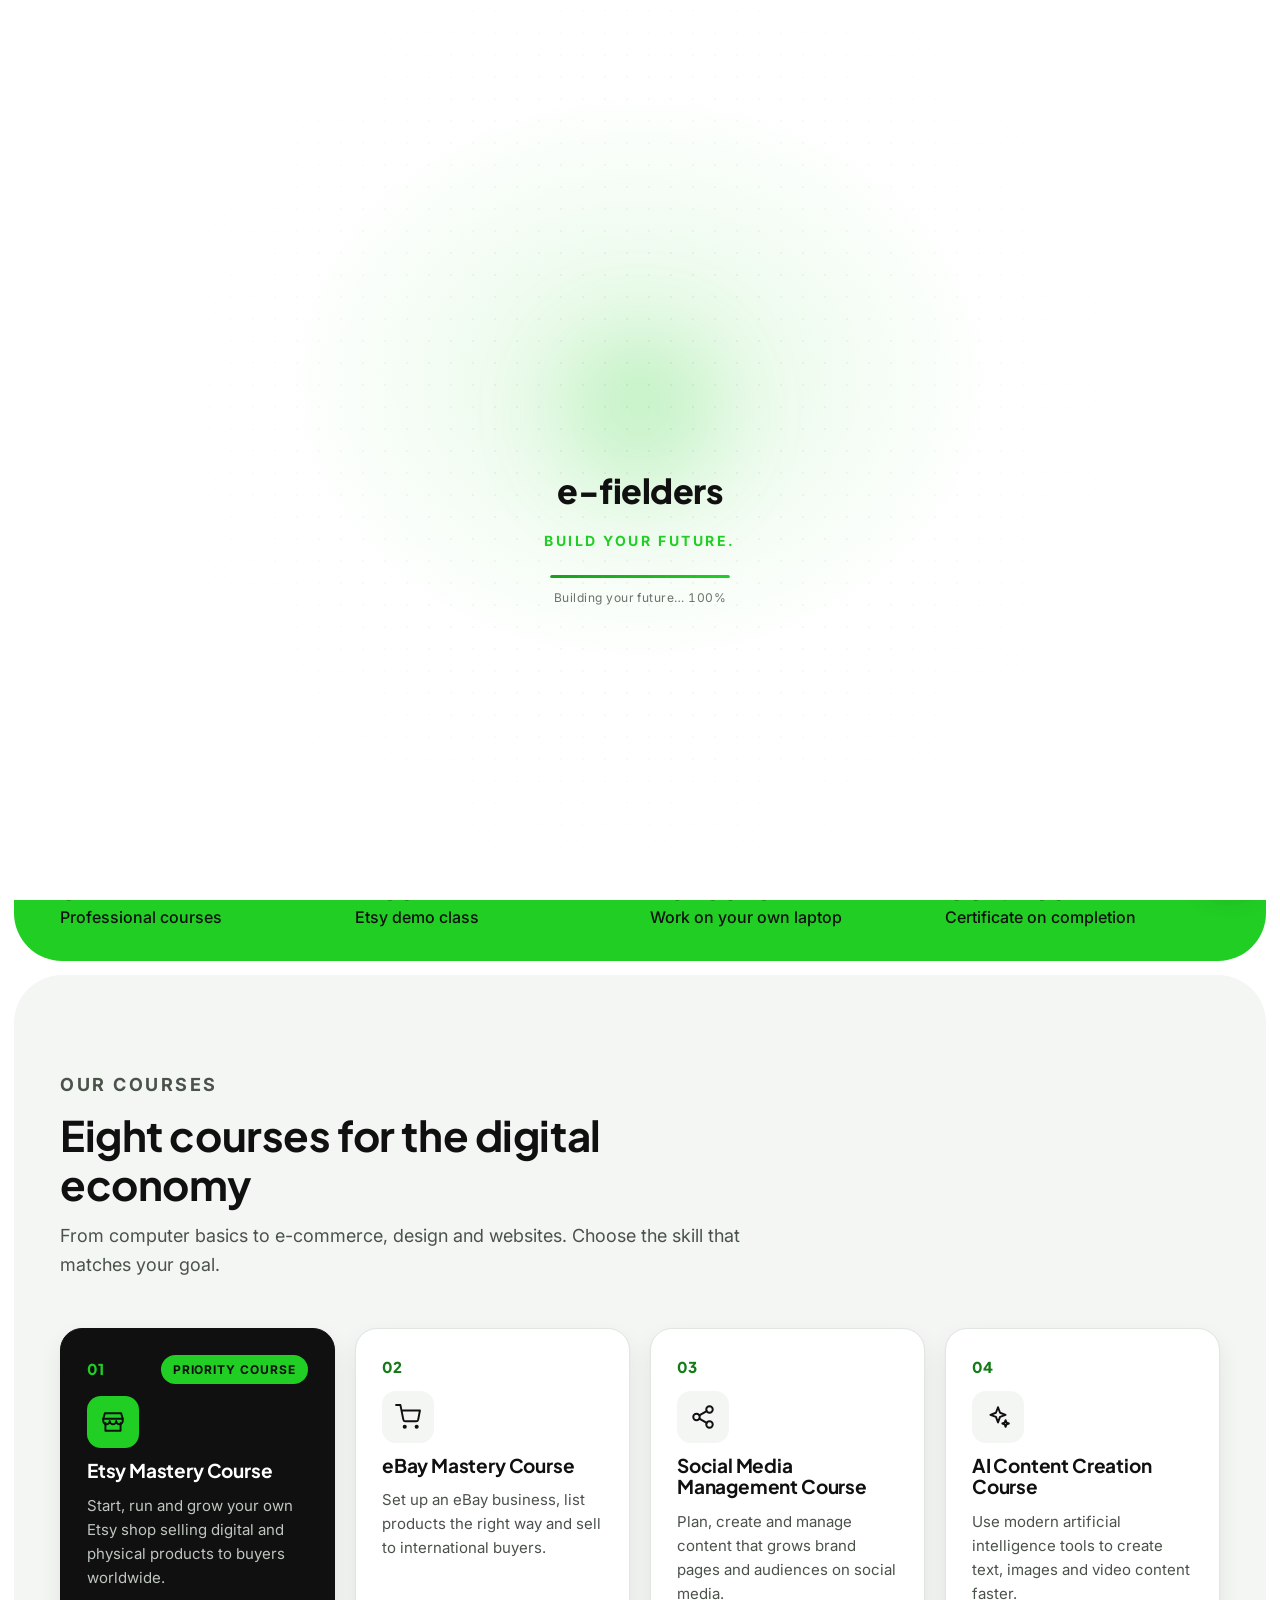
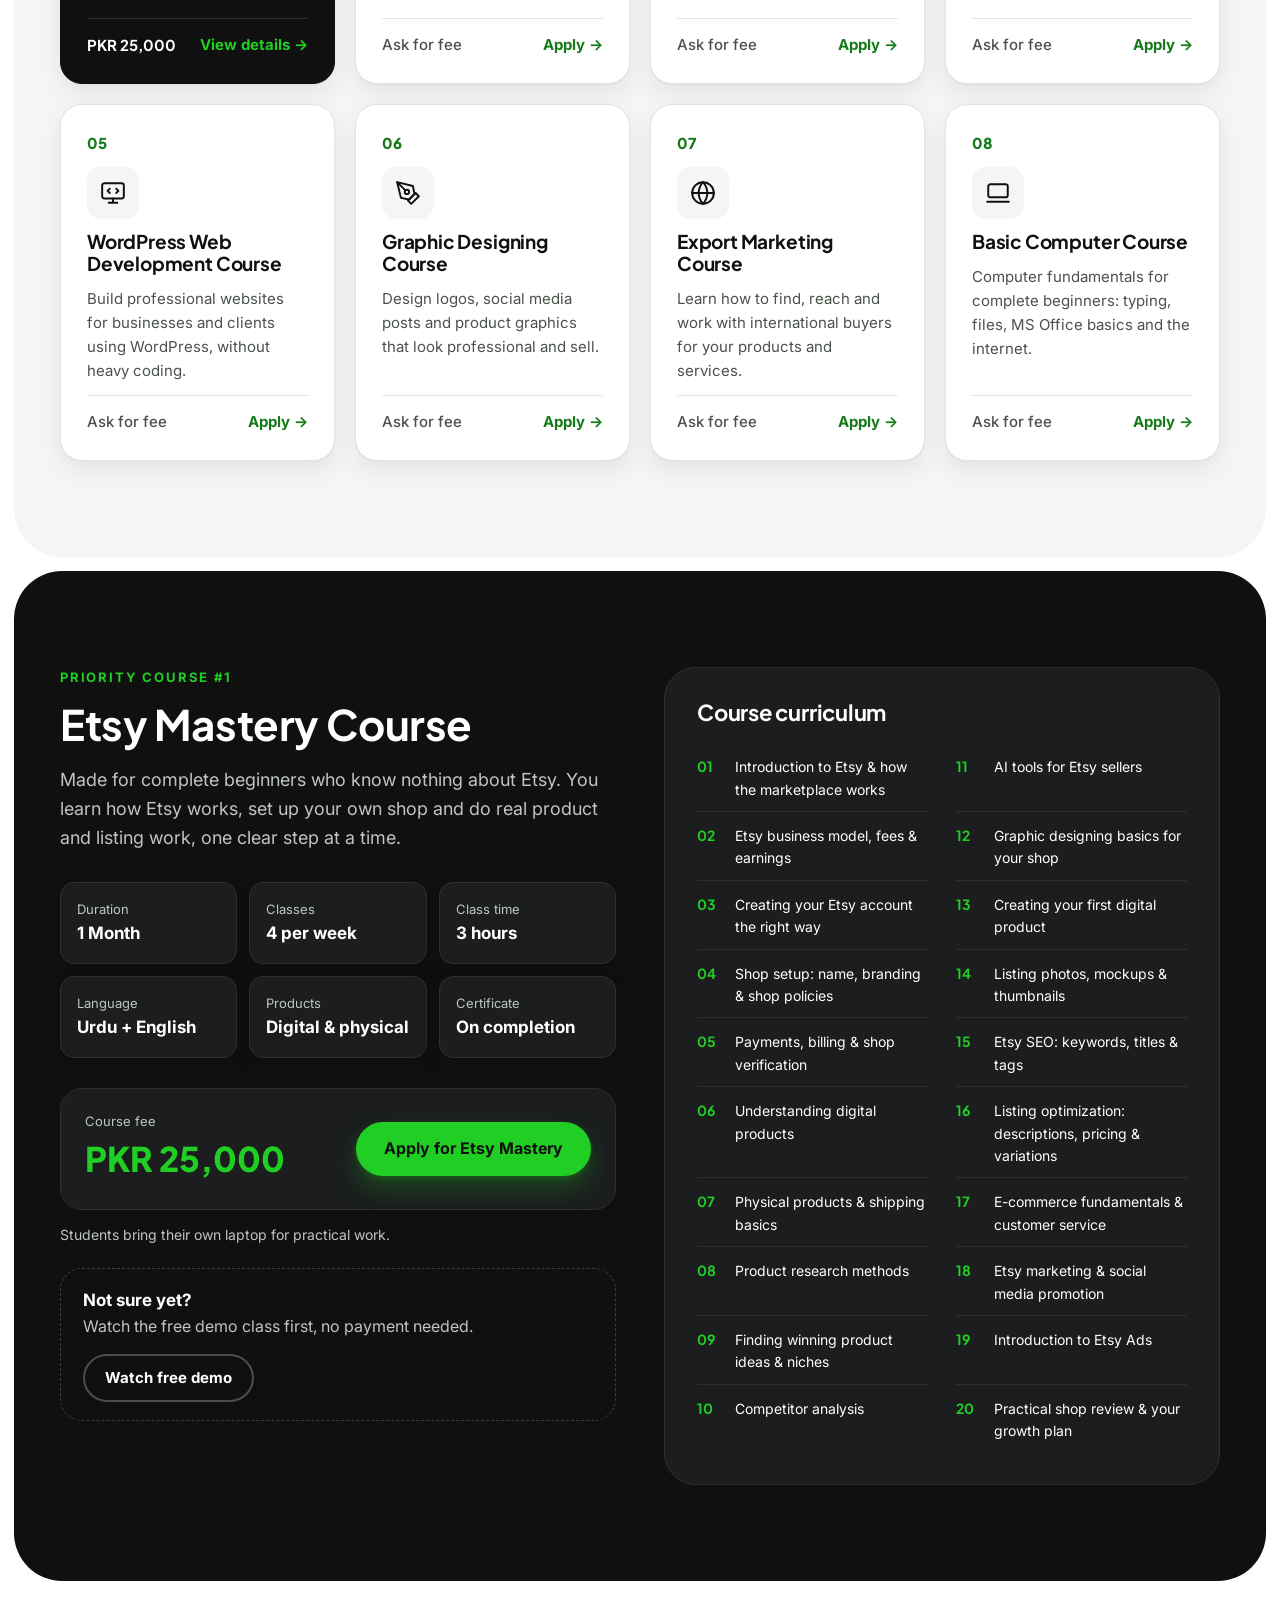
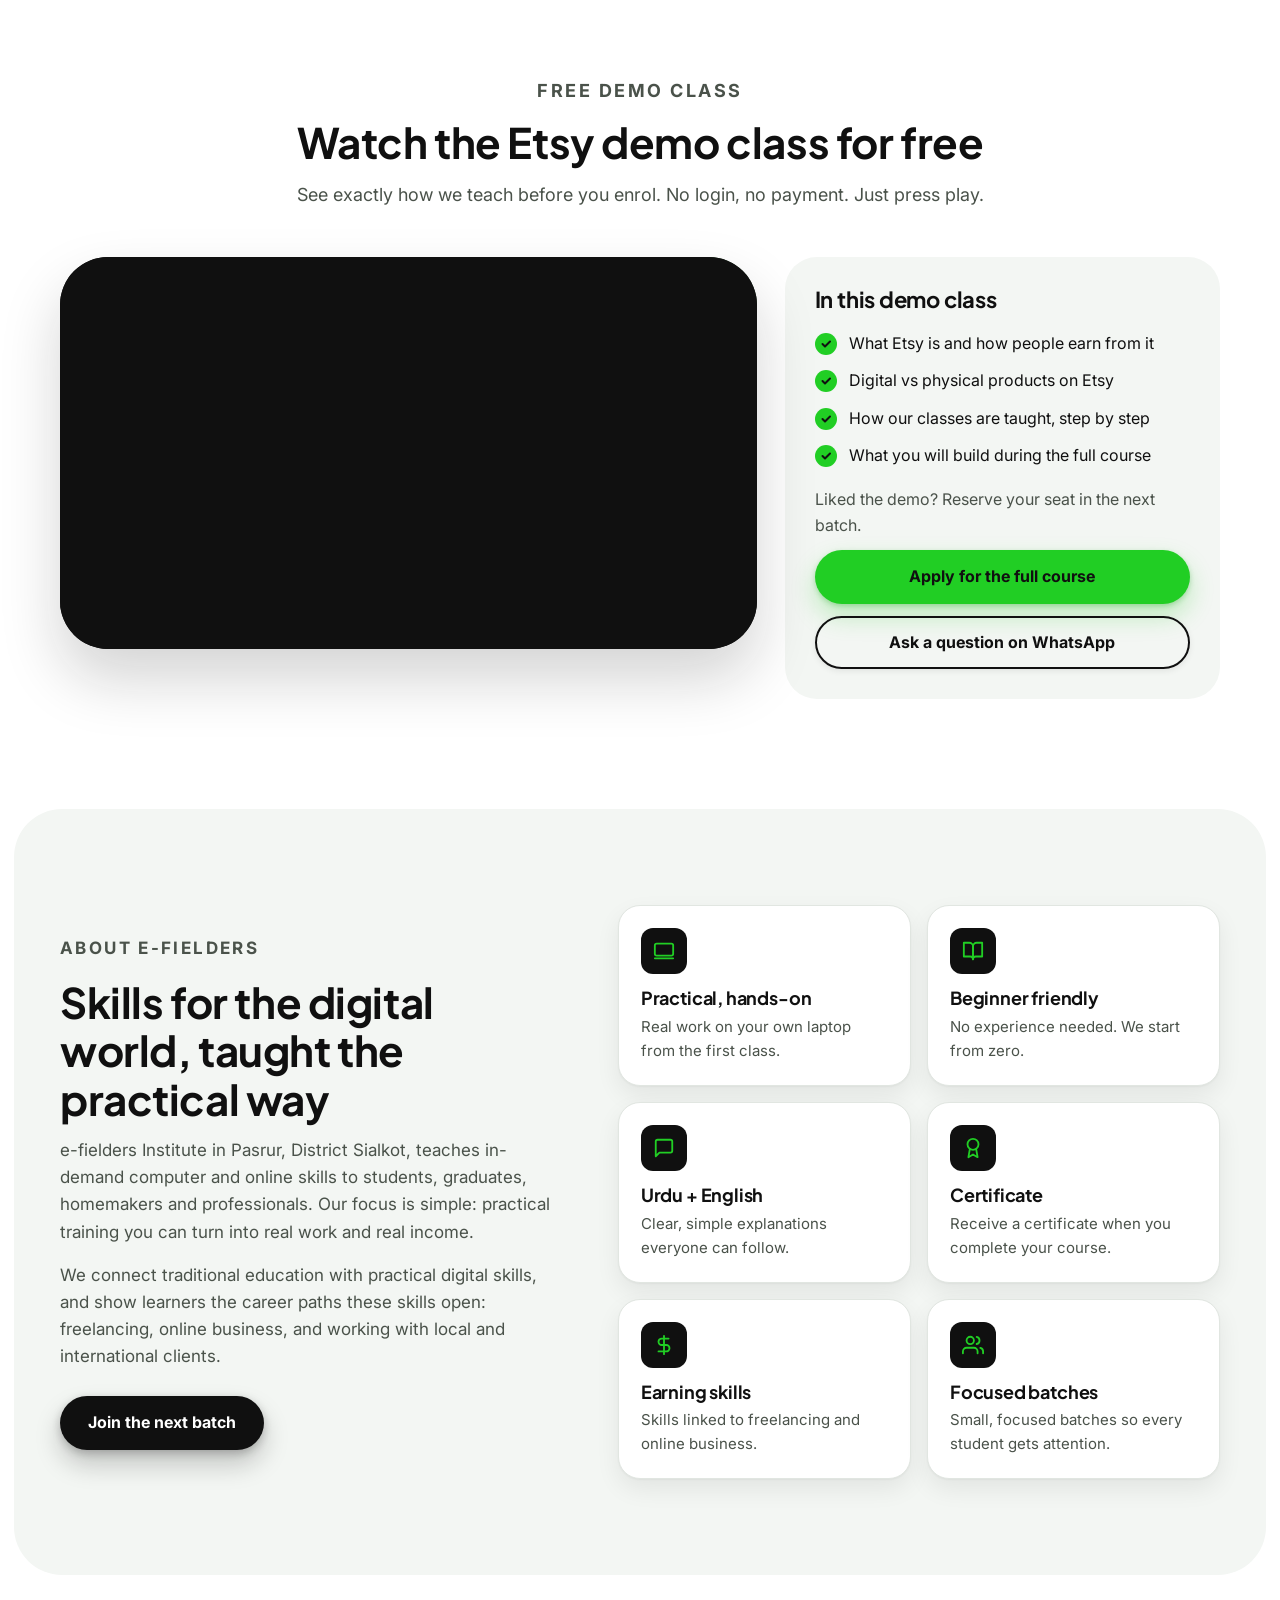
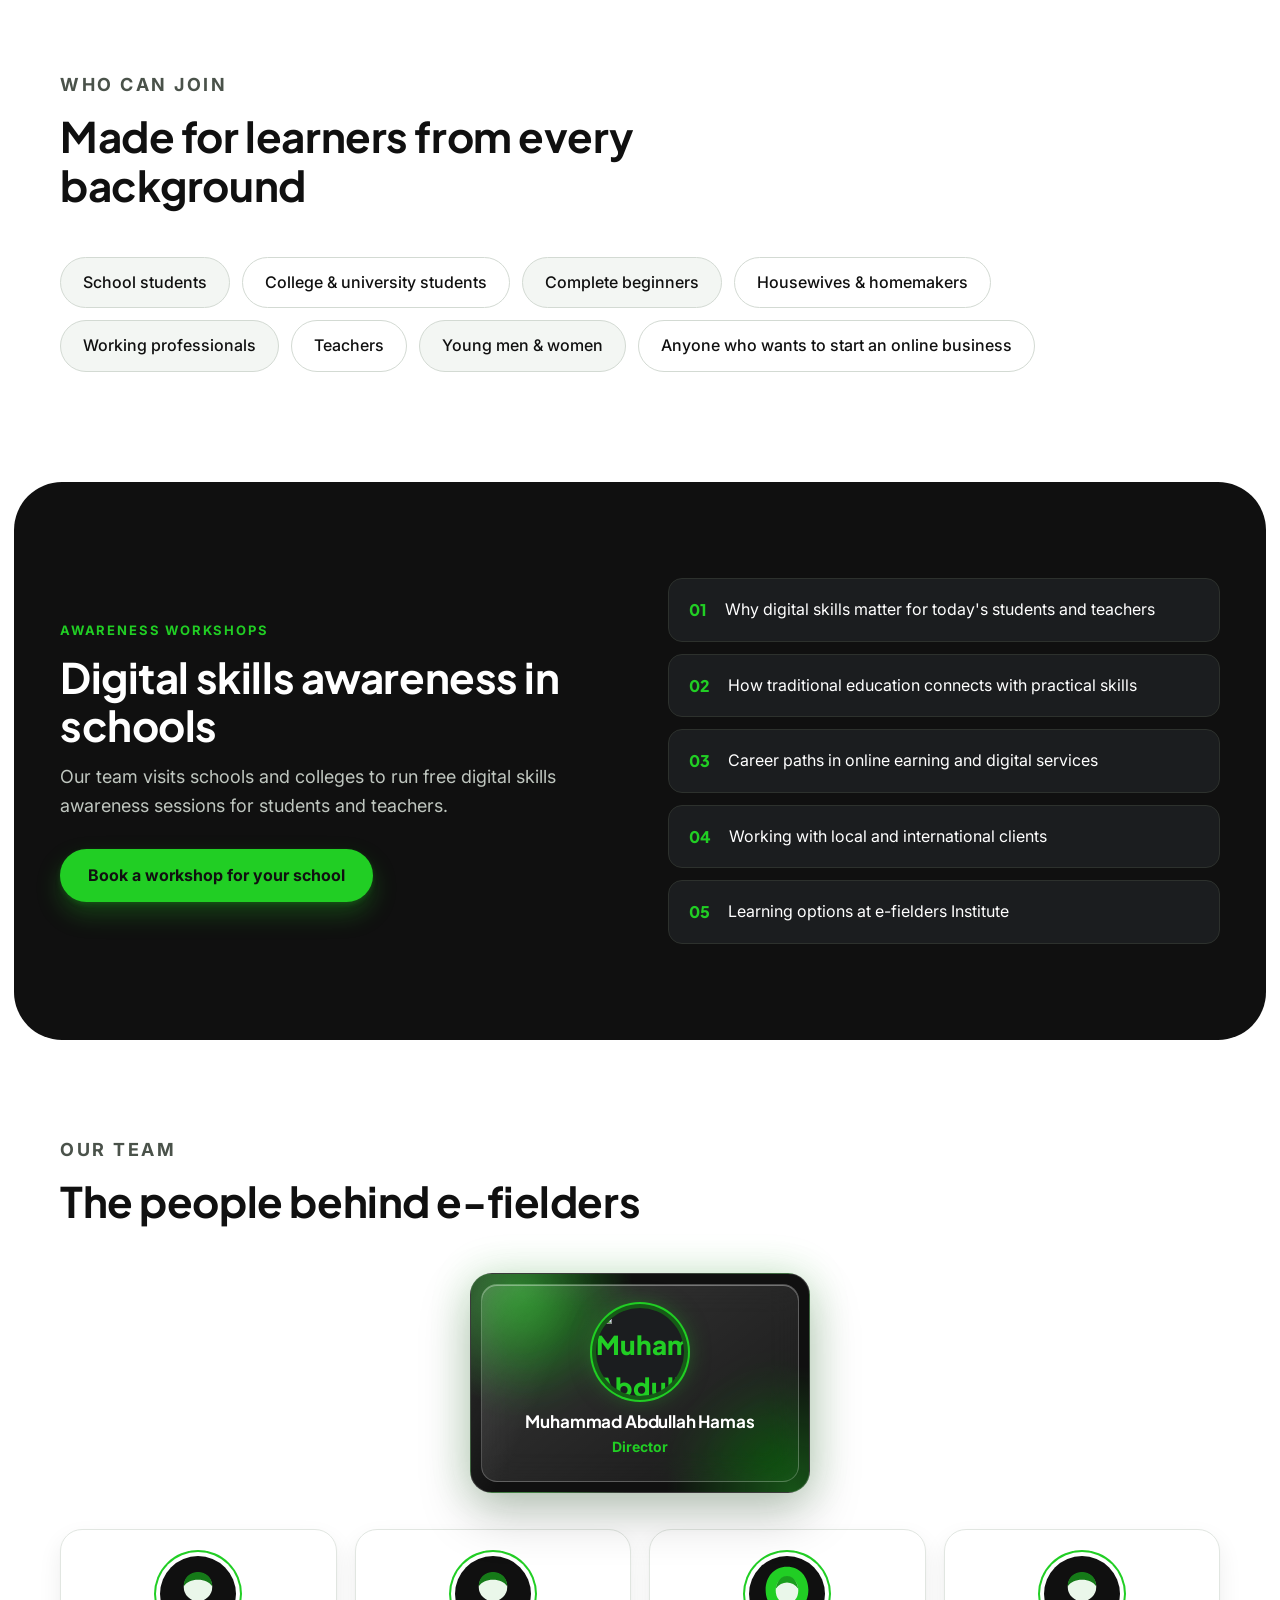
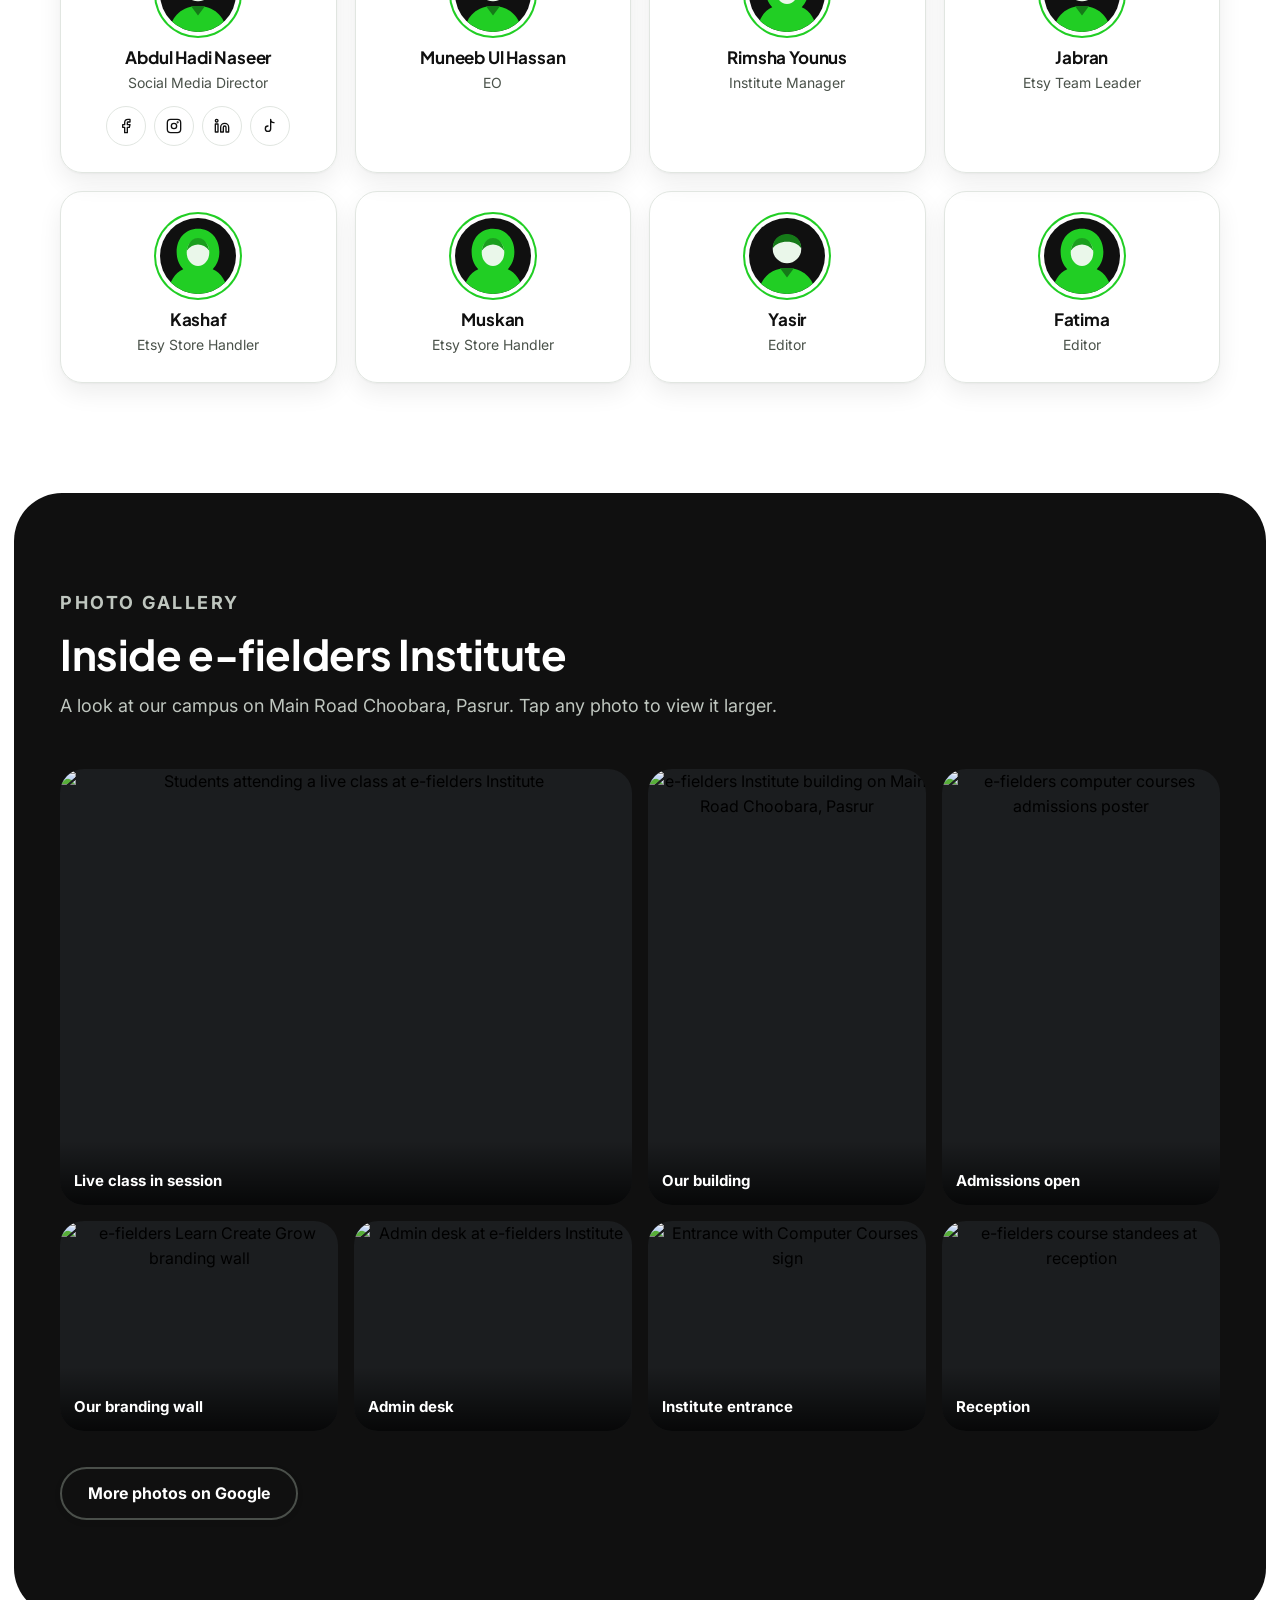
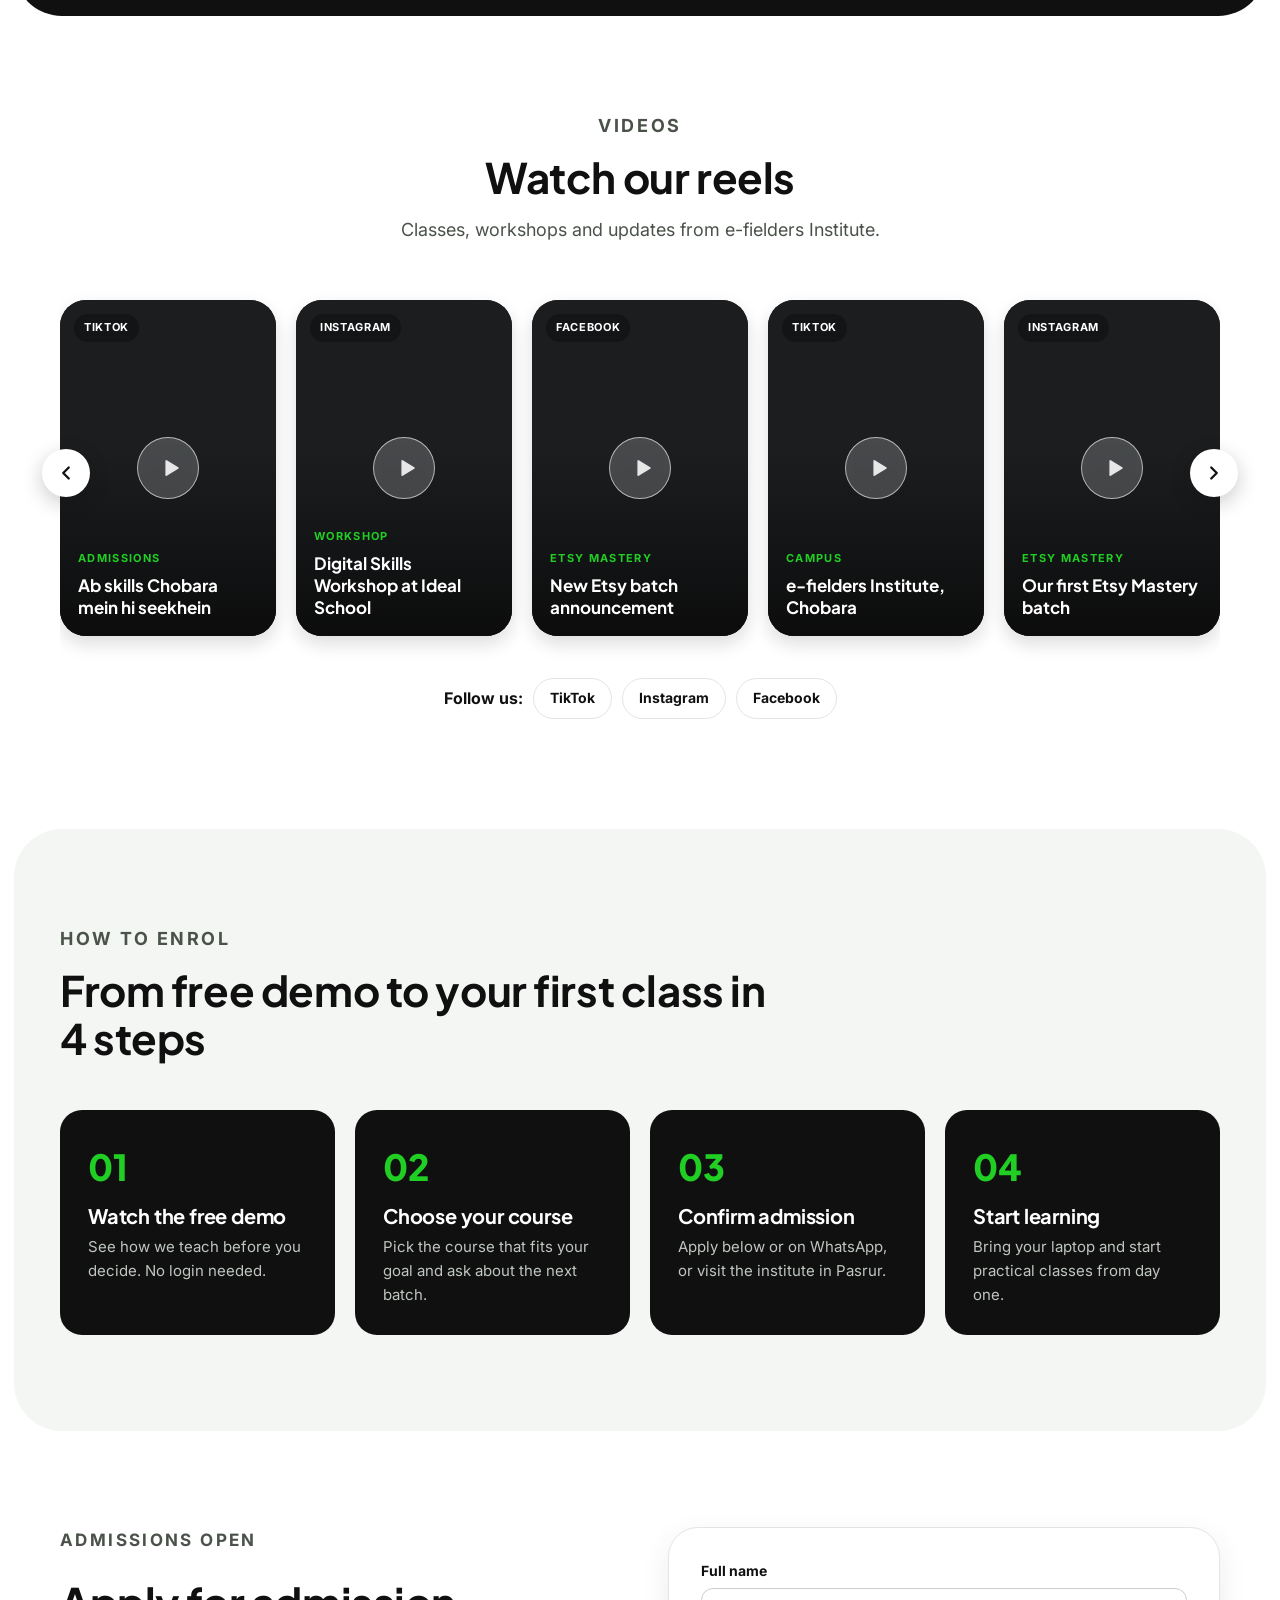
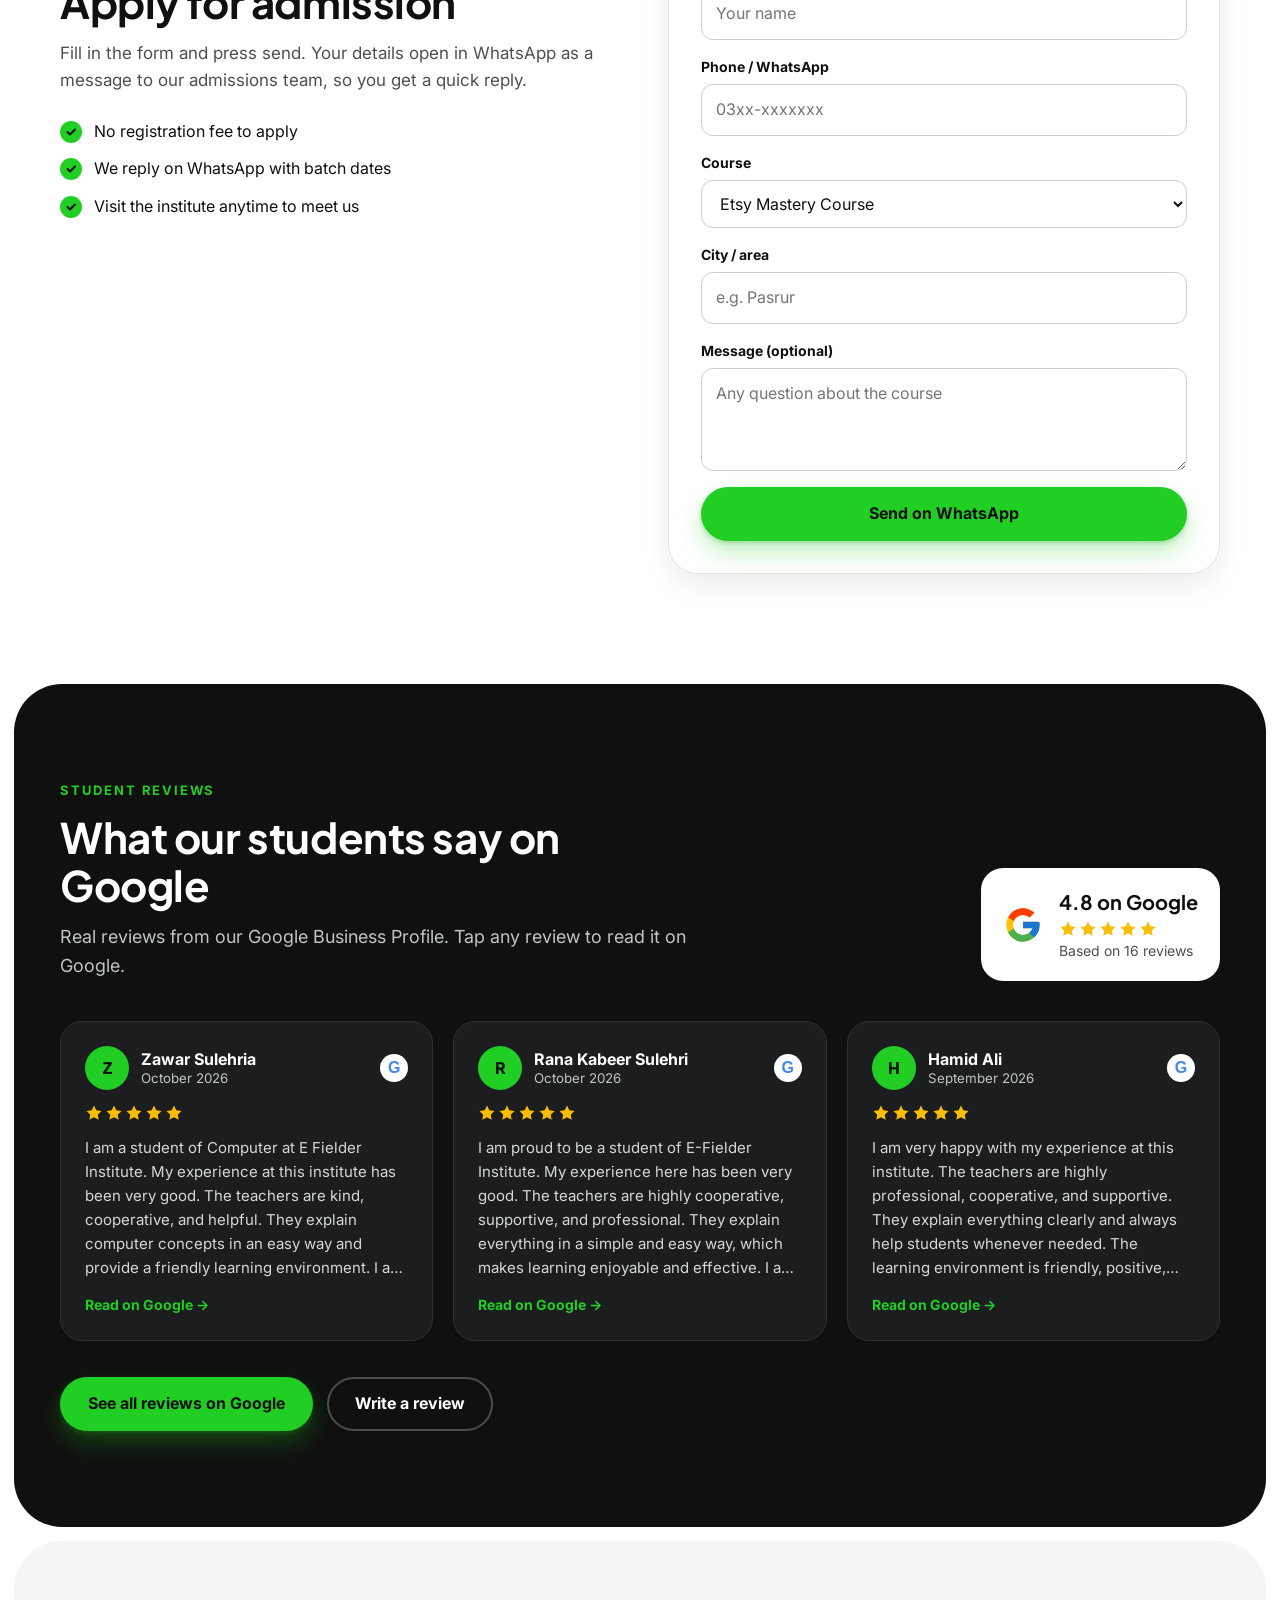
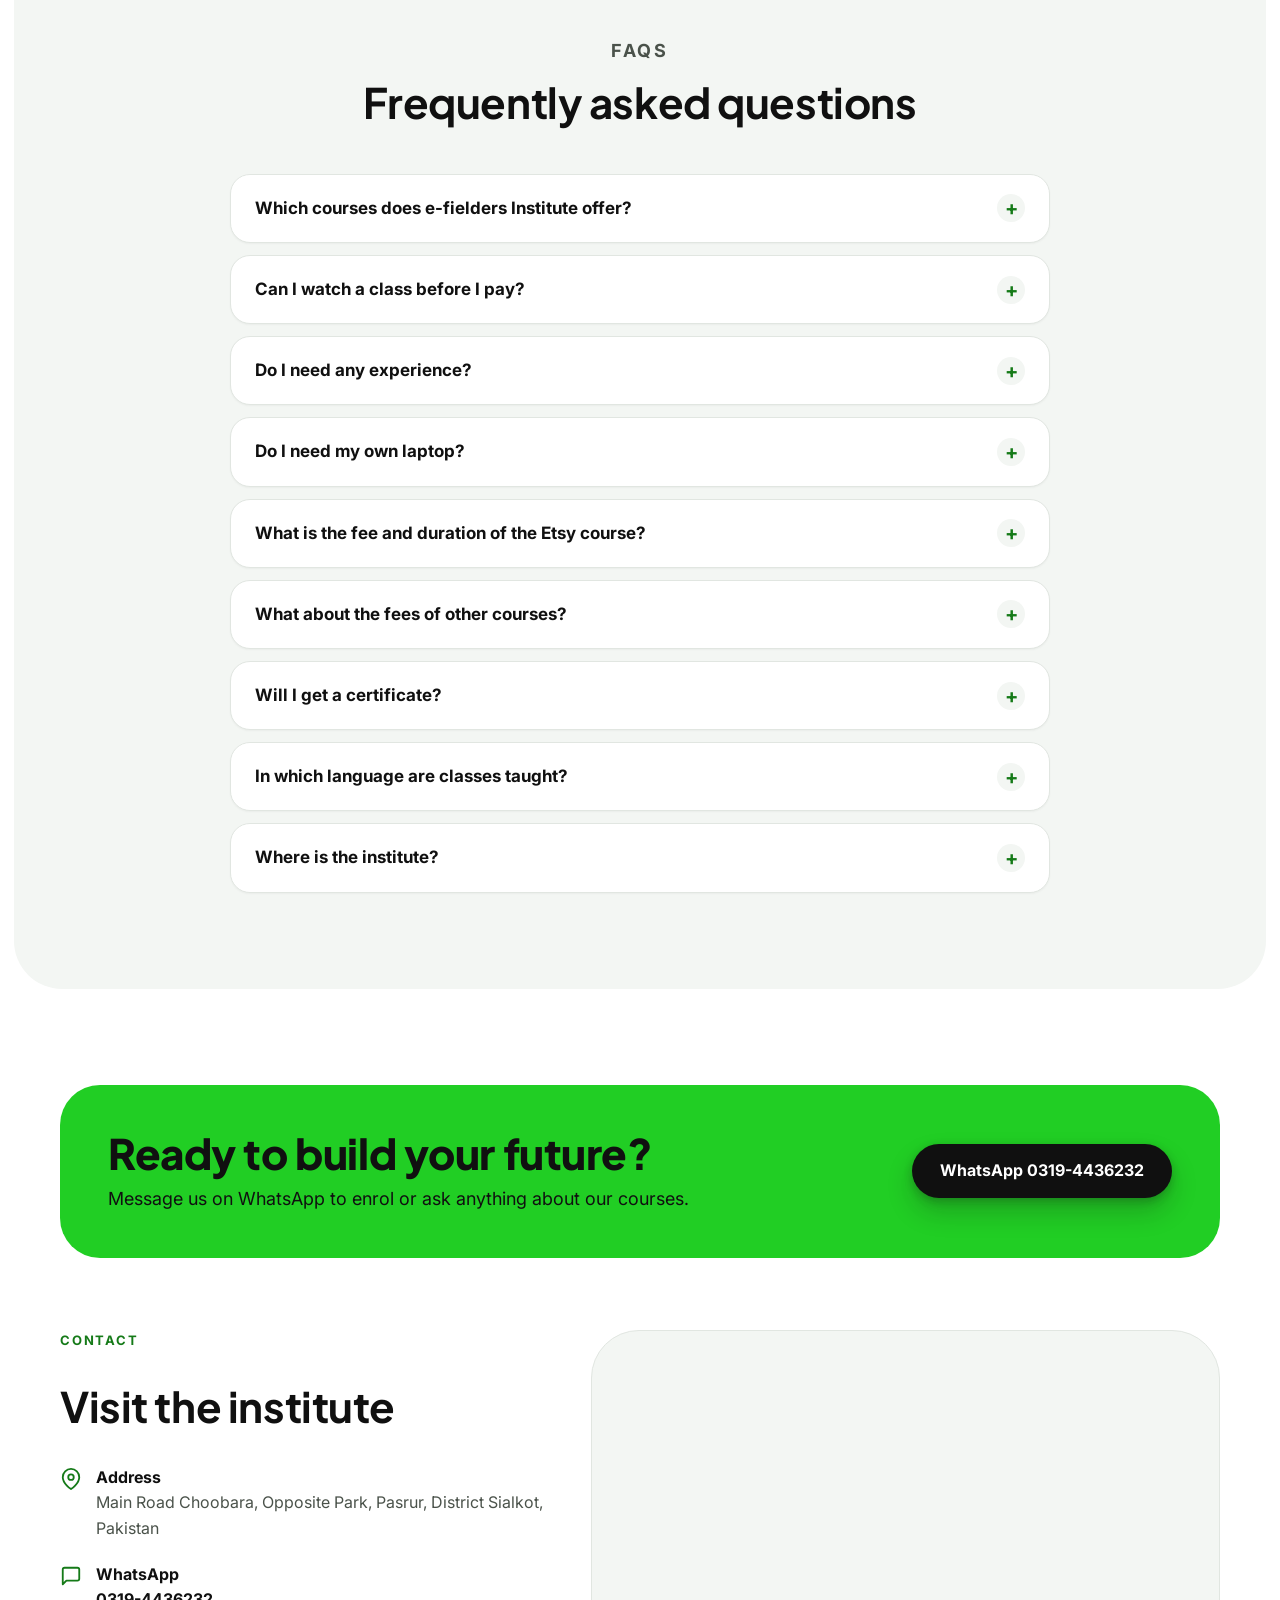
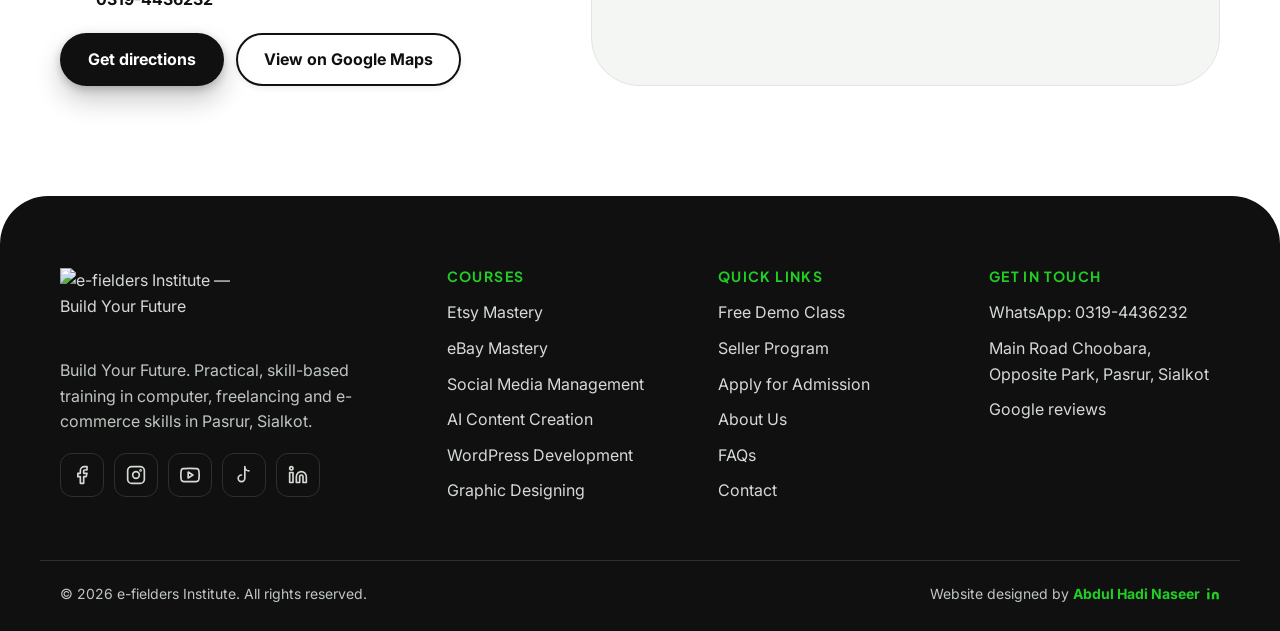
==== commit 2b918ca9: "Restore the live site after it was overwritten; harden smooth scroll On 30 Oct the live index.html, " ====
--- a/index.html
+++ b/index.html
@@ -22,7 +22,7 @@
   <link rel="preconnect" href="https://fonts.googleapis.com">
   <link rel="preconnect" href="https://fonts.gstatic.com" crossorigin>
   <link href="https://fonts.googleapis.com/css2?family=Inter:wght@400;500;600;700&family=Plus+Jakarta+Sans:wght@600;700;800&display=swap" rel="stylesheet">
-  <link rel="stylesheet" href="assets/css/style.css?v=22">
+  <link rel="stylesheet" href="assets/css/style.css?v=24">
 
   <script type="application/ld+json">
   {
@@ -161,7 +161,7 @@
       <span></span><span></span><span></span>
     </button>
 
-    <nav class="nav" id="nav" aria-label="Main">
+    <nav class="nav" id="nav" aria-label="Main" data-lenis-prevent>
       <a href="#courses">Courses</a>
       <a href="#etsy">Etsy Mastery</a>
       <a href="#demo">Free Demo</a>
@@ -476,11 +476,6 @@
     <div class="team-grid">
       <div class="member member--lead"><div class="member__avatar member__avatar--photo"><img src="assets/img/team-abdullah-hamas-3.jpg" alt="Muhammad Abdullah Hamas" width="320" height="320"></div><h3>Muhammad Abdullah Hamas</h3><p>Director</p></div>
       <div class="team-break" aria-hidden="true"></div>
-      <div class="member"><div class="member__avatar member__avatar--icon" aria-hidden="true"><svg viewBox="0 0 64 64"><use href="#ic-man"/></svg></div><h3>Muneeb Ul Hassan</h3><p>EO</p></div>
-      <div class="member"><div class="member__avatar member__avatar--icon" aria-hidden="true"><svg viewBox="0 0 64 64"><use href="#ic-woman"/></svg></div><h3>Rimsha Younus</h3><p>Institute Manager</p></div>
-      <div class="member"><div class="member__avatar member__avatar--icon" aria-hidden="true"><svg viewBox="0 0 64 64"><use href="#ic-man"/></svg></div><h3>Jabran</h3><p>Etsy Team Leader</p></div>
-      <div class="member"><div class="member__avatar member__avatar--icon" aria-hidden="true"><svg viewBox="0 0 64 64"><use href="#ic-woman"/></svg></div><h3>Kashaf</h3><p>Etsy Store Handler</p></div>
-      <div class="member"><div class="member__avatar member__avatar--icon" aria-hidden="true"><svg viewBox="0 0 64 64"><use href="#ic-woman"/></svg></div><h3>Muskan</h3><p>Etsy Store Handler</p></div>
       <div class="member"><div class="member__avatar member__avatar--icon" aria-hidden="true"><svg viewBox="0 0 64 64"><use href="#ic-man"/></svg></div><h3>Abdul Hadi Naseer</h3><p>Social Media Director</p>
         <div class="member__links">
           <a class="member__social" href="https://www.facebook.com/ranaabdulhadinaseer" target="_blank" rel="noopener" aria-label="Abdul Hadi Naseer on Facebook" title="Facebook">
@@ -497,6 +492,11 @@
           </a>
         </div>
       </div>
+      <div class="member"><div class="member__avatar member__avatar--icon" aria-hidden="true"><svg viewBox="0 0 64 64"><use href="#ic-man"/></svg></div><h3>Muneeb Ul Hassan</h3><p>EO</p></div>
+      <div class="member"><div class="member__avatar member__avatar--icon" aria-hidden="true"><svg viewBox="0 0 64 64"><use href="#ic-woman"/></svg></div><h3>Rimsha Younus</h3><p>Institute Manager</p></div>
+      <div class="member"><div class="member__avatar member__avatar--icon" aria-hidden="true"><svg viewBox="0 0 64 64"><use href="#ic-man"/></svg></div><h3>Jabran</h3><p>Etsy Team Leader</p></div>
+      <div class="member"><div class="member__avatar member__avatar--icon" aria-hidden="true"><svg viewBox="0 0 64 64"><use href="#ic-woman"/></svg></div><h3>Kashaf</h3><p>Etsy Store Handler</p></div>
+      <div class="member"><div class="member__avatar member__avatar--icon" aria-hidden="true"><svg viewBox="0 0 64 64"><use href="#ic-woman"/></svg></div><h3>Muskan</h3><p>Etsy Store Handler</p></div>
       <div class="member"><div class="member__avatar member__avatar--icon" aria-hidden="true"><svg viewBox="0 0 64 64"><use href="#ic-man"/></svg></div><h3>Yasir</h3><p>Editor</p></div>
       <div class="member"><div class="member__avatar member__avatar--icon" aria-hidden="true"><svg viewBox="0 0 64 64"><use href="#ic-woman"/></svg></div><h3>Fatima</h3><p>Editor</p></div>
     </div>
@@ -512,13 +512,13 @@
       <p class="lead-light">A look at our campus on Main Road Choobara, Pasrur. Tap any photo to view it larger.</p>
     </div>
     <div class="gallery" id="gallery-grid">
-      <button class="gallery__item gallery__item--wide" type="button" data-full="assets/img/gallery/class.jpg" data-caption="Live class in session"><img src="assets/img/gallery/class.jpg" alt="Students attending a live class at e-fielders Institute" loading="lazy" width="1280" height="1066"><span>Live class in session</span></button>
-      <button class="gallery__item gallery__item--tall" type="button" data-full="assets/img/gallery/building.jpg" data-caption="Our building, Main Road Choobara"><img src="assets/img/gallery/building.jpg" alt="e-fielders Institute building on Main Road Choobara, Pasrur" loading="lazy" width="960" height="1280"><span>Our building</span></button>
-      <button class="gallery__item gallery__item--tall" type="button" data-full="assets/img/gallery/courses-poster.jpg" data-caption="Computer courses: admissions open"><img src="assets/img/gallery/courses-poster.jpg" alt="e-fielders computer courses admissions poster" loading="lazy" width="853" height="1280"><span>Admissions open</span></button>
-      <button class="gallery__item" type="button" data-full="assets/img/gallery/brand-wall.jpg" data-caption="Our branding wall"><img src="assets/img/gallery/brand-wall.jpg" alt="e-fielders Learn Create Grow branding wall" loading="lazy" width="1280" height="1280"><span>Our branding wall</span></button>
-      <button class="gallery__item" type="button" data-full="assets/img/gallery/desk.jpg" data-caption="Admin desk"><img src="assets/img/gallery/desk.jpg" alt="Admin desk at e-fielders Institute" loading="lazy" width="960" height="1280"><span>Admin desk</span></button>
-      <button class="gallery__item" type="button" data-full="assets/img/gallery/entrance.jpg" data-caption="Institute entrance"><img src="assets/img/gallery/entrance.jpg" alt="Entrance with Computer Courses sign" loading="lazy" width="1280" height="1241"><span>Institute entrance</span></button>
-      <button class="gallery__item" type="button" data-full="assets/img/gallery/standees.jpg" data-caption="Course standees at reception"><img src="assets/img/gallery/standees.jpg" alt="e-fielders course standees at reception" loading="lazy" width="960" height="1280"><span>Reception</span></button>
+      <button class="gallery__item gallery__item--wide" type="button" data-full="assets/img/gallery/class.jpg" data-caption="Live class in session"><img src="assets/img/gallery/class.jpg" alt="Students attending a live class at e-fielders Institute" loading="lazy" decoding="async" width="1280" height="1066"><span>Live class in session</span></button>
+      <button class="gallery__item gallery__item--tall" type="button" data-full="assets/img/gallery/building.jpg" data-caption="Our building, Main Road Choobara"><img src="assets/img/gallery/building.jpg" alt="e-fielders Institute building on Main Road Choobara, Pasrur" loading="lazy" decoding="async" width="960" height="1280"><span>Our building</span></button>
+      <button class="gallery__item gallery__item--tall" type="button" data-full="assets/img/gallery/courses-poster.jpg" data-caption="Computer courses: admissions open"><img src="assets/img/gallery/courses-poster.jpg" alt="e-fielders computer courses admissions poster" loading="lazy" decoding="async" width="853" height="1280"><span>Admissions open</span></button>
+      <button class="gallery__item" type="button" data-full="assets/img/gallery/brand-wall.jpg" data-caption="Our branding wall"><img src="assets/img/gallery/brand-wall.jpg" alt="e-fielders Learn Create Grow branding wall" loading="lazy" decoding="async" width="1280" height="1280"><span>Our branding wall</span></button>
+      <button class="gallery__item" type="button" data-full="assets/img/gallery/desk.jpg" data-caption="Admin desk"><img src="assets/img/gallery/desk.jpg" alt="Admin desk at e-fielders Institute" loading="lazy" decoding="async" width="960" height="1280"><span>Admin desk</span></button>
+      <button class="gallery__item" type="button" data-full="assets/img/gallery/entrance.jpg" data-caption="Institute entrance"><img src="assets/img/gallery/entrance.jpg" alt="Entrance with Computer Courses sign" loading="lazy" decoding="async" width="1280" height="1241"><span>Institute entrance</span></button>
+      <button class="gallery__item" type="button" data-full="assets/img/gallery/standees.jpg" data-caption="Course standees at reception"><img src="assets/img/gallery/standees.jpg" alt="e-fielders course standees at reception" loading="lazy" decoding="async" width="960" height="1280"><span>Reception</span></button>
     </div>
     <div class="reviews__actions">
       <a class="btn btn--ghost" href="https://maps.google.com/?cid=14303164859536353317" target="_blank" rel="noopener">More photos on Google</a>
@@ -808,6 +808,7 @@
   <svg viewBox="0 0 24 24" aria-hidden="true"><path d="M20.5 3.5A11.8 11.8 0 0 0 1.9 17.7L.5 23.5l5.9-1.5a11.8 11.8 0 0 0 5.6 1.4 11.8 11.8 0 0 0 8.5-20zM12 21.4a9.8 9.8 0 0 1-5-1.4l-.4-.2-3.5.9.9-3.4-.2-.4A9.8 9.8 0 1 1 12 21.4zm5.4-7.3c-.3-.1-1.8-.9-2-1s-.5-.1-.7.1-.8 1-1 1.2-.4.2-.6.1a8 8 0 0 1-4-3.5c-.3-.5.3-.5.9-1.6.1-.2 0-.4 0-.5l-.9-2.2c-.2-.6-.5-.5-.7-.5h-.6a1.1 1.1 0 0 0-.8.4 3.4 3.4 0 0 0-1 2.5 5.9 5.9 0 0 0 1.2 3.1 13.5 13.5 0 0 0 5.2 4.6c1.9.8 2.7.9 3.6.8a3.1 3.1 0 0 0 2-1.4 2.5 2.5 0 0 0 .2-1.4c-.1-.1-.3-.2-.6-.3z"/></svg>
 </a>
 
-<script src="assets/js/main.js?v=14"></script>
+<script src="assets/js/lenis.min.js?v=1.3.26-r2"></script>
+<script src="assets/js/main.js?v=17"></script>
 </body>
 </html>
--- a/assets/css/style.css
+++ b/assets/css/style.css
@@ -826,3 +826,21 @@
 @media (max-width: 600px) {
   :root { --curve: 30px; --gutter: 8px; }
 }
+
+/* =========================================================
+   Smooth scrolling (Lenis) + smoother scroll reveals
+   ========================================================= */
+html.lenis, html.lenis body { height: auto; }
+html.lenis { scroll-behavior: auto; }   /* Lenis animates the scroll itself */
+.lenis:not(.lenis-autoToggle).lenis-stopped { overflow: clip; }
+.lenis [data-lenis-prevent] { overscroll-behavior: contain; }
+.lenis.lenis-smooth iframe { pointer-events: none; }
+
+/* fade and lift together (card hover transitions no longer cut the fade short) */
+.reveal.is-visible {
+  transition: opacity .7s cubic-bezier(.2,.7,.3,1), transform .7s cubic-bezier(.2,.7,.3,1);
+  transition-delay: var(--reveal-delay, 0s);
+}
+@media (prefers-reduced-motion: reduce) {
+  .reveal.is-visible { transition: none; }
+}
